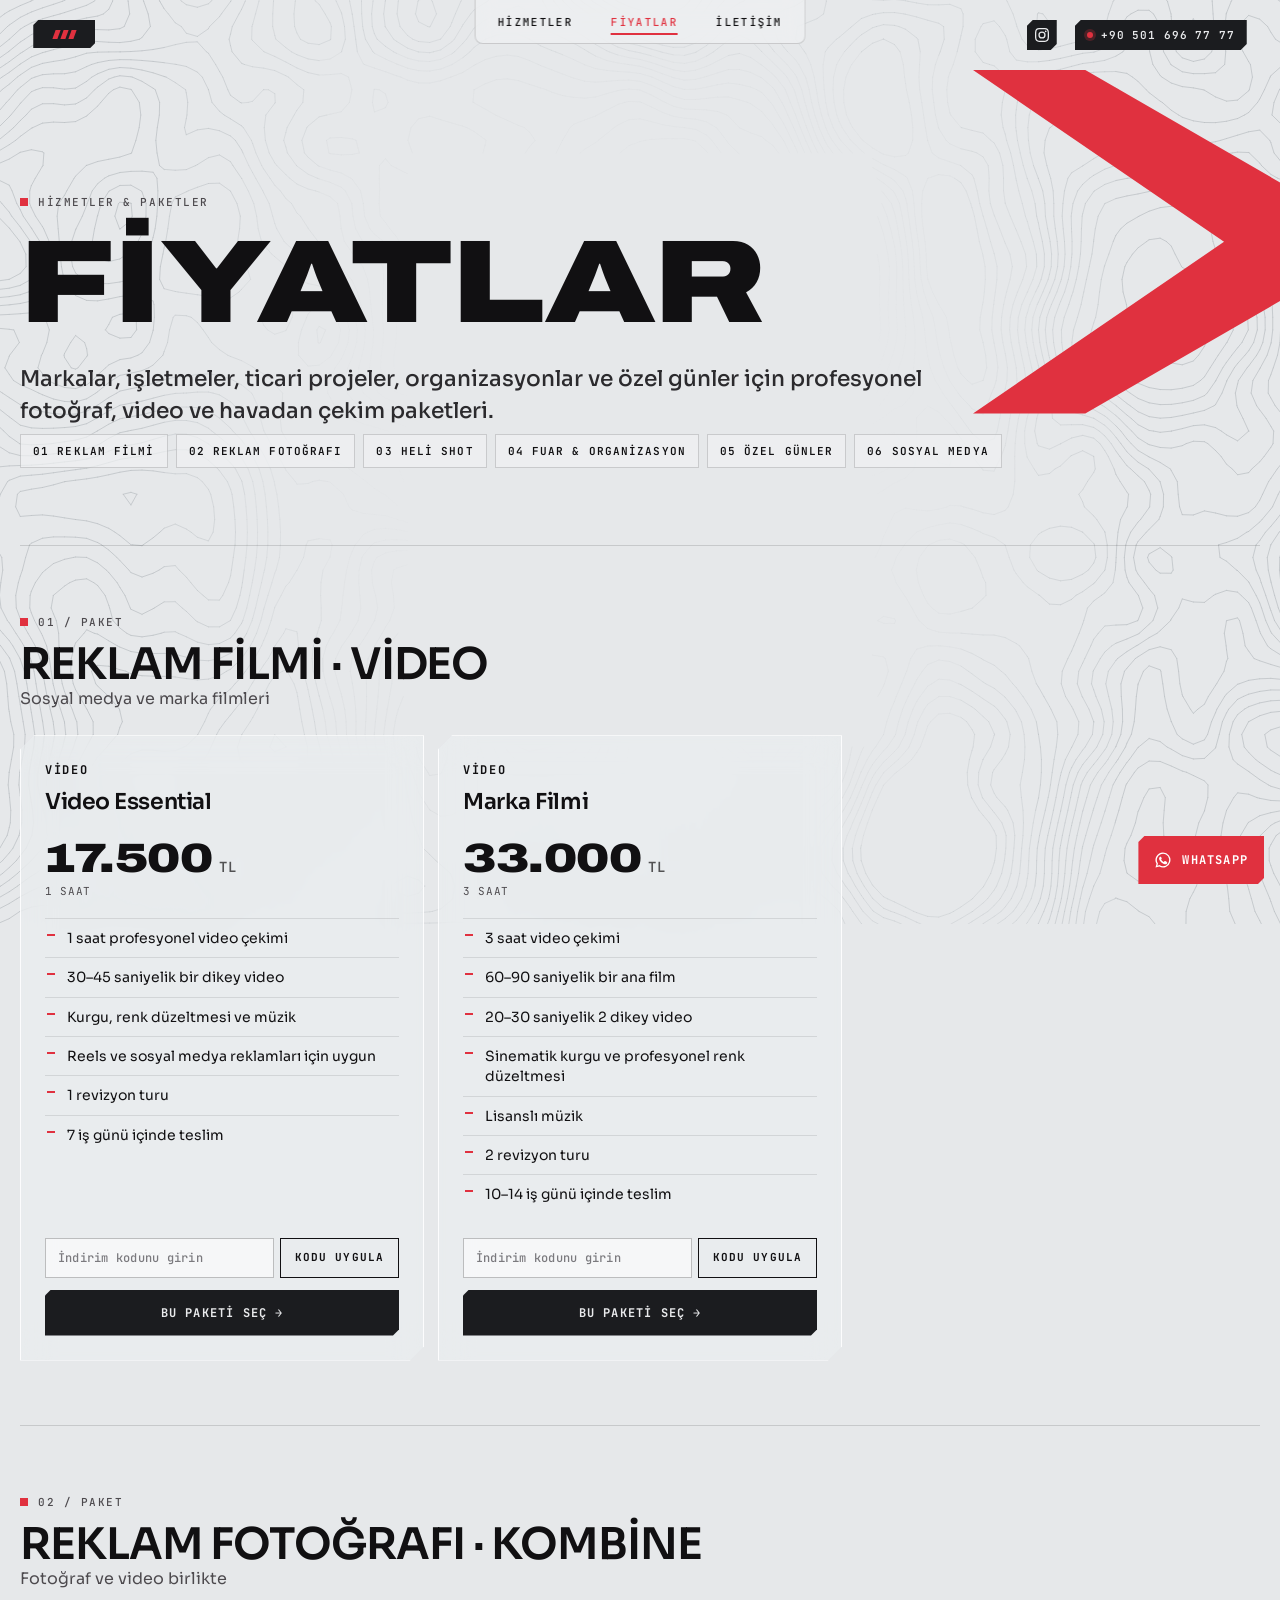
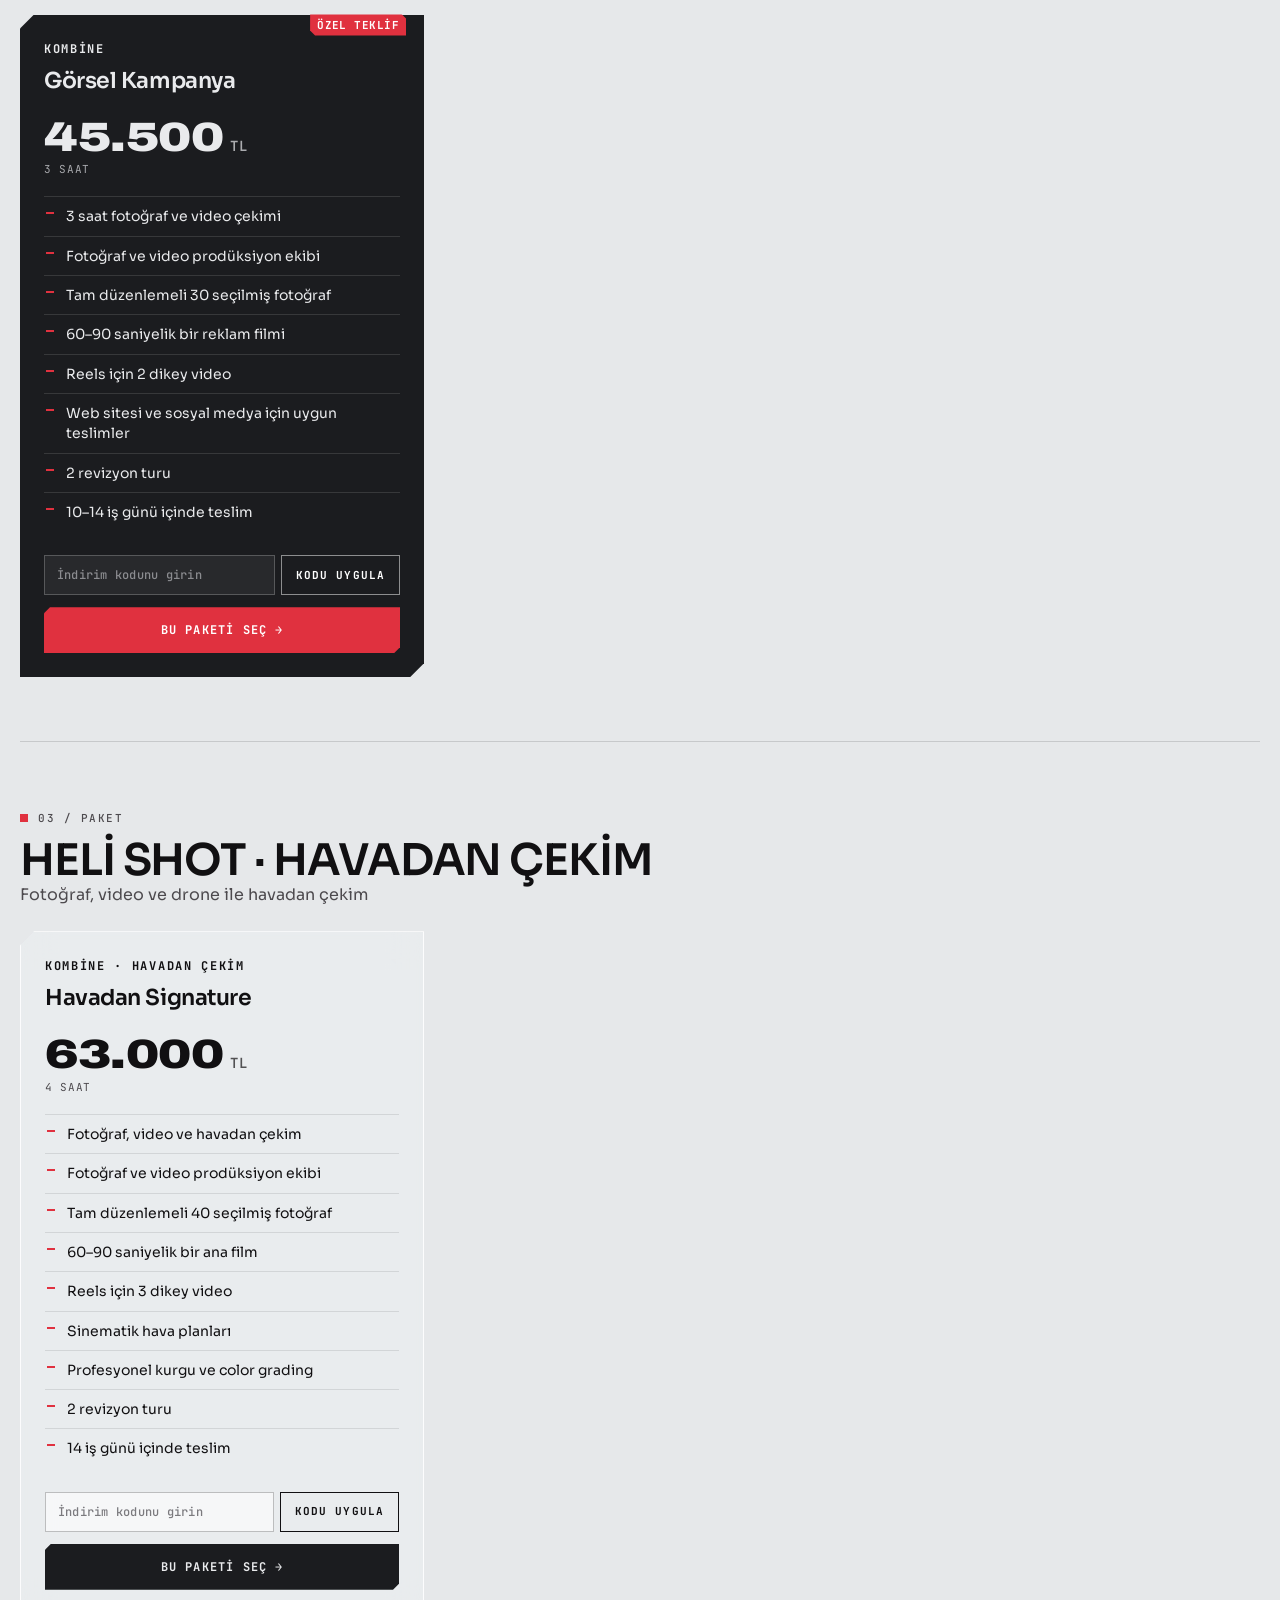
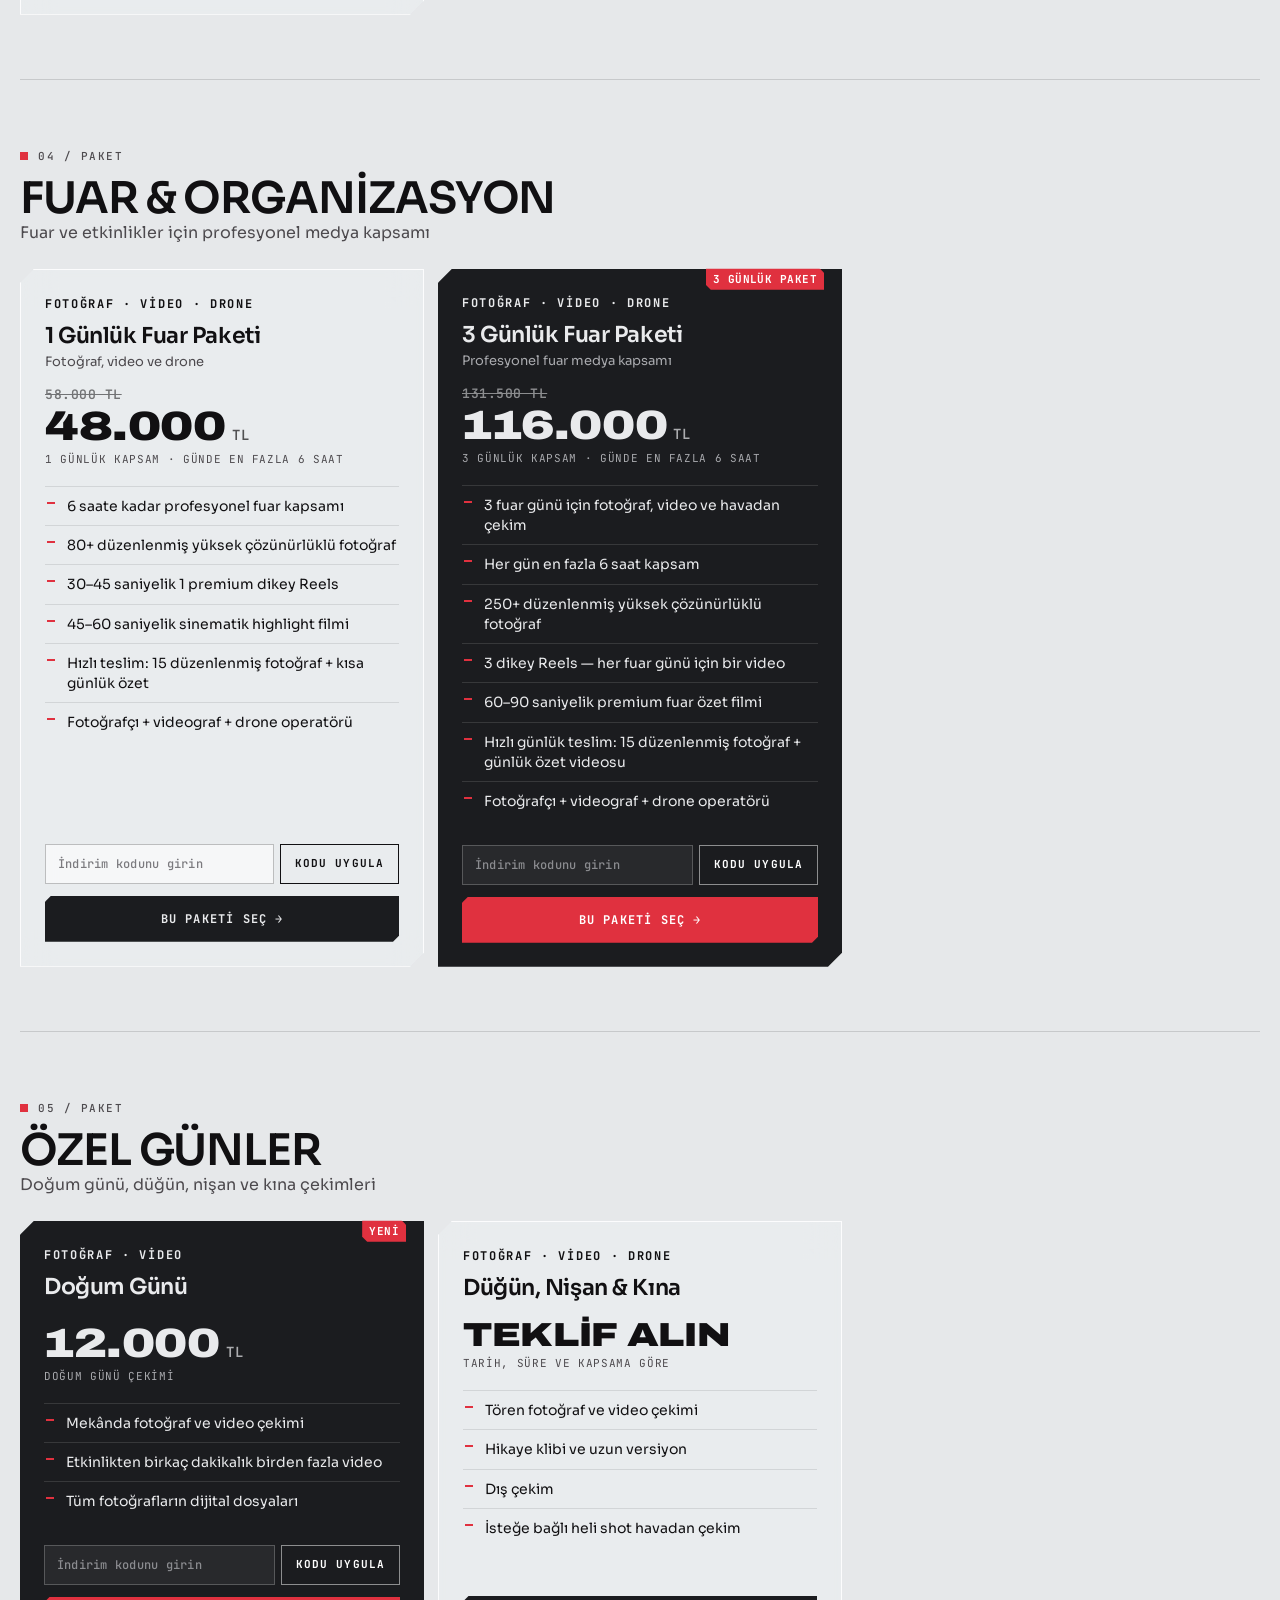
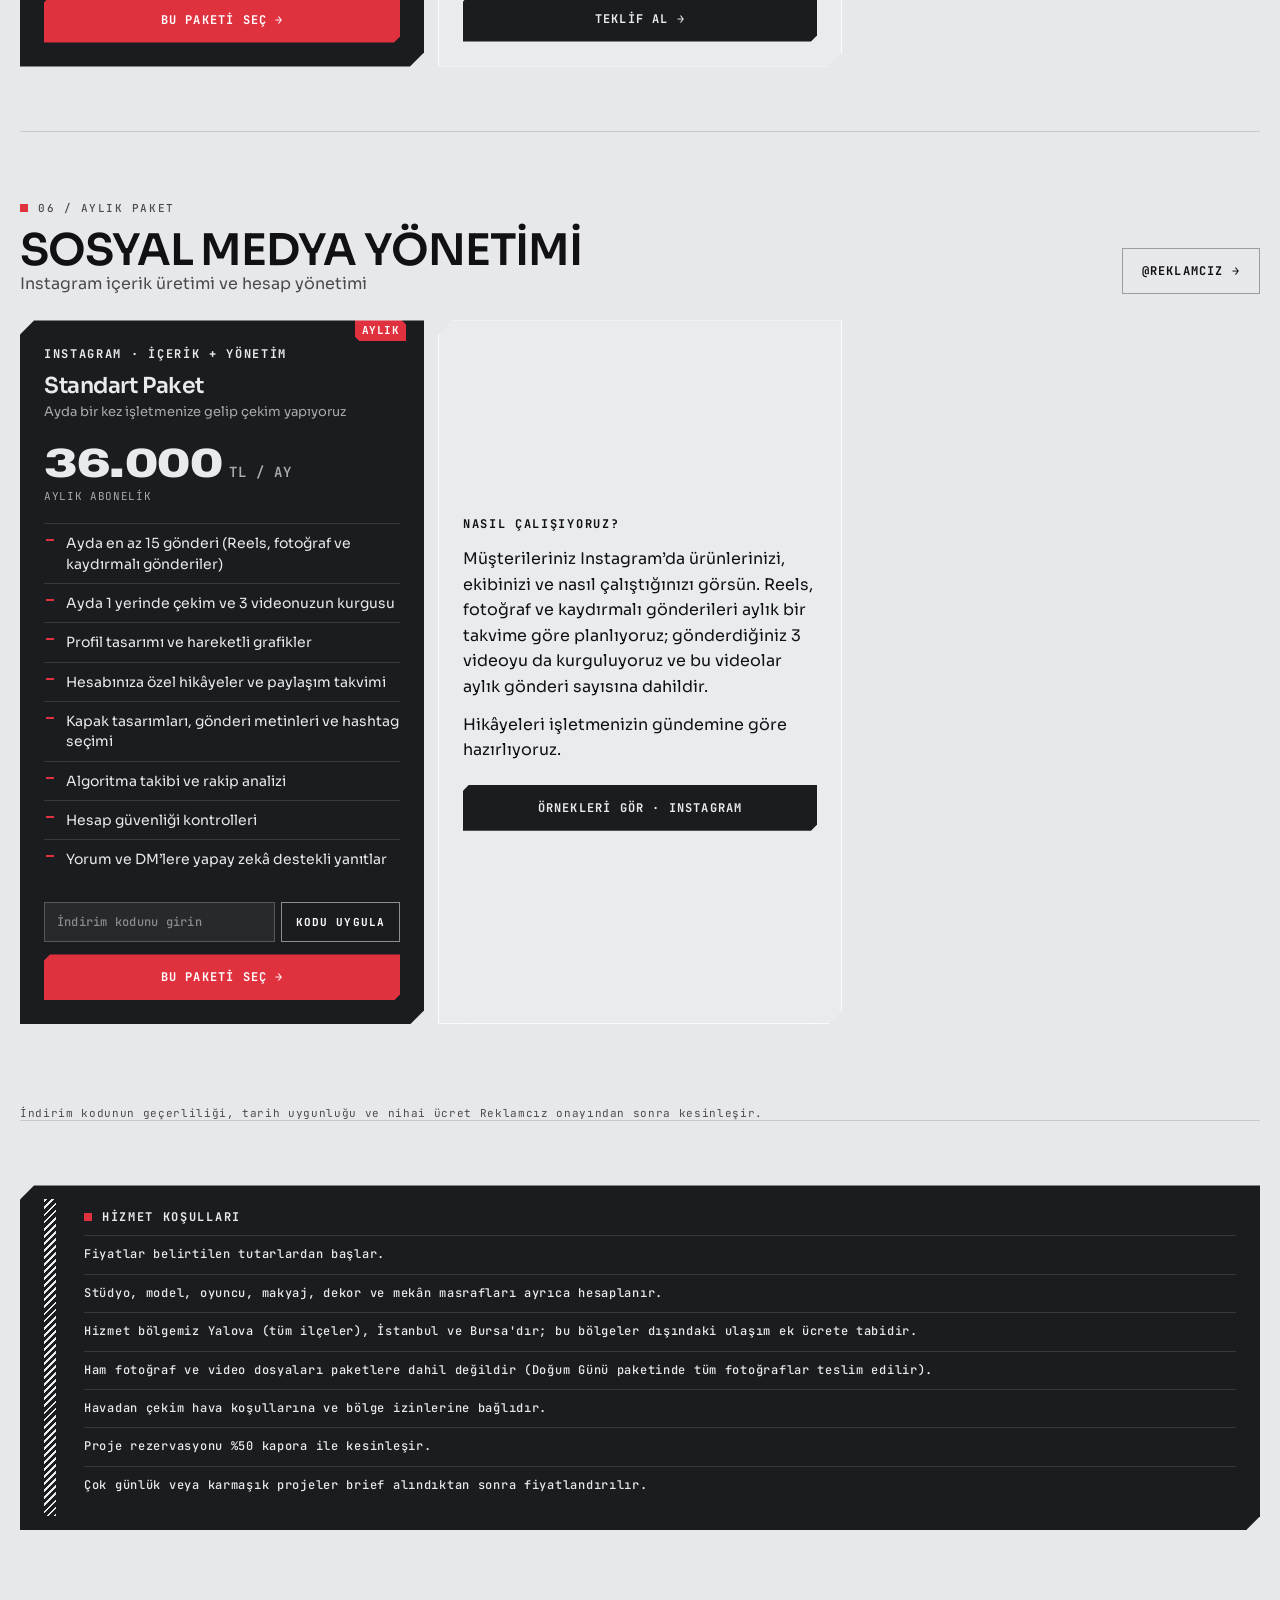
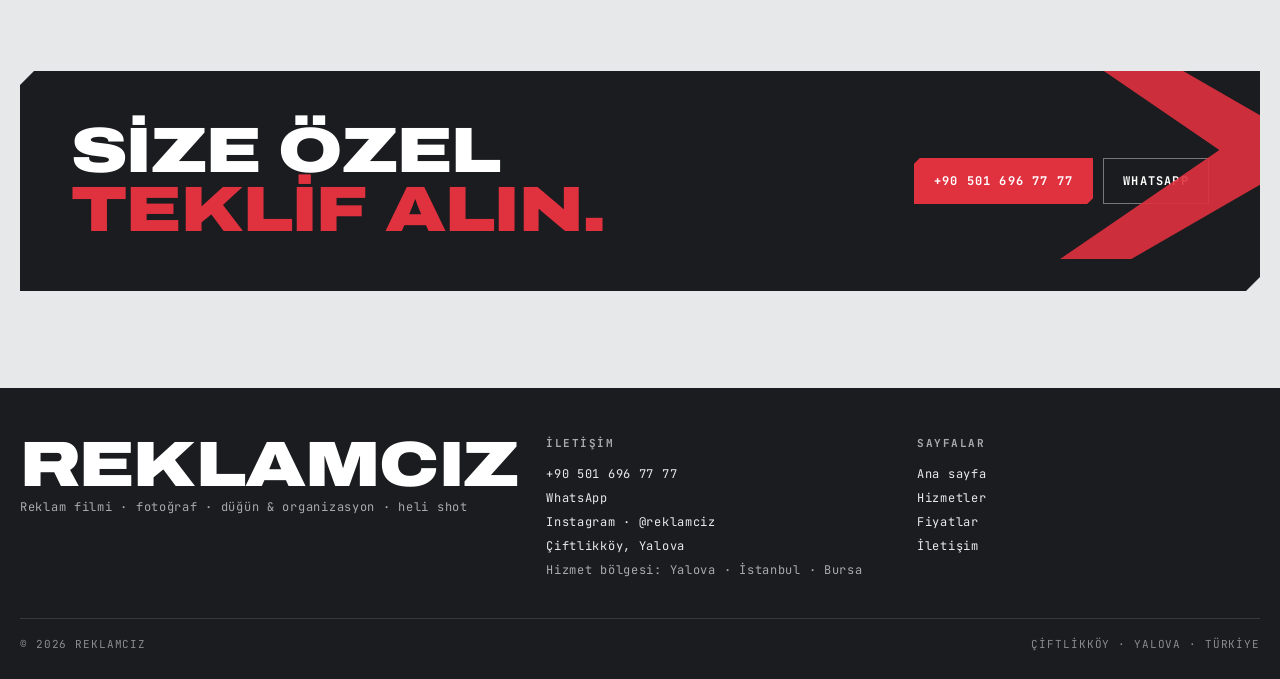
==== fiyatlar.html @ 1566094d "Discount codes: per-package/section scope and expiry dates Co-Authored-By: Claude Opus 5.5 <noreply@" ====
<!doctype html>
<html lang="tr">
<head>
<meta charset="utf-8">
<meta name="viewport" content="width=device-width, initial-scale=1, viewport-fit=cover">
<title>Fiyatlar — Reklamcız · Yalova</title>
<meta name="description" content="Reklamcız fiyat listesi: video, marka filmi, görsel kampanya, havadan çekim, fuar, doğum günü ve sosyal medya yönetimi paketleri. Yalova, İstanbul, Bursa.">
<meta name="theme-color" content="#E6E8EA">
<!--seo-->
<link rel="canonical" href="https://reklamciz.tavakolistudio.workers.dev/fiyatlar">
<link rel="icon" href="/assets/favicon.svg" type="image/svg+xml">
<meta name="robots" content="index,follow,max-image-preview:large">
<meta name="author" content="Reklamcız">
<meta property="og:type" content="website">
<meta property="og:locale" content="tr_TR">
<meta property="og:site_name" content="Reklamcız">
<meta property="og:title" content="Fiyatlar — Reklamcız · Yalova">
<meta property="og:description" content="Reklamcız fiyat listesi: video, marka filmi, görsel kampanya, havadan çekim, fuar, doğum günü ve sosyal medya yönetimi paketleri. Yalova, İstanbul, Bursa.">
<meta property="og:url" content="https://reklamciz.tavakolistudio.workers.dev/fiyatlar">
<meta property="og:image" content="https://reklamciz.tavakolistudio.workers.dev/assets/og.jpg">
<meta property="og:image:width" content="1200">
<meta property="og:image:height" content="630">
<meta property="og:image:alt" content="Reklamcız — reklam filmi, fotoğraf ve havadan çekim, Yalova">
<meta property="article:modified_time" content="2026-11-22T00:00:00+03:00">
<meta name="twitter:card" content="summary_large_image">
<meta name="twitter:title" content="Fiyatlar — Reklamcız · Yalova">
<meta name="twitter:description" content="Reklamcız fiyat listesi: video, marka filmi, görsel kampanya, havadan çekim, fuar, doğum günü ve sosyal medya yönetimi paketleri. Yalova, İstanbul, Bursa.">
<meta name="twitter:image" content="https://reklamciz.tavakolistudio.workers.dev/assets/og.jpg">
<meta name="geo.region" content="TR-77">
<meta name="geo.placename" content="Çiftlikköy, Yalova">
<script type="application/ld+json">{"@context":"https://schema.org","@graph":[{"@type":["ProfessionalService","LocalBusiness"],"@id":"https://reklamciz.tavakolistudio.workers.dev/#business","name":"Reklamcız","alternateName":"Reklamciz","url":"https://reklamciz.tavakolistudio.workers.dev/","image":"https://reklamciz.tavakolistudio.workers.dev/assets/og.jpg","logo":"https://reklamciz.tavakolistudio.workers.dev/assets/favicon.svg","description":"Yalova Çiftlikköy merkezli reklam filmi, reklam fotoğrafçılığı, düğün ve organizasyon çekimi, heli shot havadan çekim ve sosyal medya yönetimi.","telephone":"+90 501 696 77 77","priceRange":"12.000 TL – 116.000 TL","currenciesAccepted":"TRY","address":{"@type":"PostalAddress","addressLocality":"Çiftlikköy","addressRegion":"Yalova","addressCountry":"TR"},"geo":{"@type":"GeoCoordinates","latitude":40.6603,"longitude":29.3239},"areaServed":[{"@type":"AdministrativeArea","name":"Yalova"},{"@type":"City","name":"İstanbul"},{"@type":"City","name":"Bursa"}],"sameAs":["https://www.instagram.com/reklamciz/"],"contactPoint":{"@type":"ContactPoint","telephone":"+90 501 696 77 77","contactType":"customer service","availableLanguage":["Turkish"]},"knowsAbout":["Reklam filmi","Reklam fotoğrafçılığı","Düğün çekimi","Doğum günü çekimi","Dron çekimi","Heli shot","Sosyal medya yönetimi"]},{"@type":"WebSite","@id":"https://reklamciz.tavakolistudio.workers.dev/#website","url":"https://reklamciz.tavakolistudio.workers.dev/","name":"Reklamcız","inLanguage":"tr-TR","publisher":{"@id":"https://reklamciz.tavakolistudio.workers.dev/#business"}},{"@type":"WebPage","@id":"https://reklamciz.tavakolistudio.workers.dev/fiyatlar#webpage","url":"https://reklamciz.tavakolistudio.workers.dev/fiyatlar","name":"Fiyatlar — Reklamcız · Yalova","description":"Reklamcız fiyat listesi: video, marka filmi, görsel kampanya, havadan çekim, fuar, doğum günü ve sosyal medya yönetimi paketleri. Yalova, İstanbul, Bursa.","inLanguage":"tr-TR","isPartOf":{"@id":"https://reklamciz.tavakolistudio.workers.dev/#website"},"about":{"@id":"https://reklamciz.tavakolistudio.workers.dev/#business"},"datePublished":"2026-11-22","dateModified":"2026-11-22","primaryImageOfPage":"https://reklamciz.tavakolistudio.workers.dev/assets/og.jpg"},{"@type":"OfferCatalog","name":"Reklamcız fiyat listesi","itemListElement":[{"@type":"Offer","name":"Video Essential","price":"17500","priceCurrency":"TRY","availability":"https://schema.org/InStock","url":"https://reklamciz.tavakolistudio.workers.dev/fiyatlar","seller":{"@id":"https://reklamciz.tavakolistudio.workers.dev/#business"}},{"@type":"Offer","name":"Marka Filmi","price":"33000","priceCurrency":"TRY","availability":"https://schema.org/InStock","url":"https://reklamciz.tavakolistudio.workers.dev/fiyatlar","seller":{"@id":"https://reklamciz.tavakolistudio.workers.dev/#business"}},{"@type":"Offer","name":"Görsel Kampanya","price":"45500","priceCurrency":"TRY","availability":"https://schema.org/InStock","url":"https://reklamciz.tavakolistudio.workers.dev/fiyatlar","seller":{"@id":"https://reklamciz.tavakolistudio.workers.dev/#business"}},{"@type":"Offer","name":"Havadan Signature","price":"63000","priceCurrency":"TRY","availability":"https://schema.org/InStock","url":"https://reklamciz.tavakolistudio.workers.dev/fiyatlar","seller":{"@id":"https://reklamciz.tavakolistudio.workers.dev/#business"}},{"@type":"Offer","name":"1 Günlük Fuar Paketi","price":"48000","priceCurrency":"TRY","availability":"https://schema.org/InStock","url":"https://reklamciz.tavakolistudio.workers.dev/fiyatlar","seller":{"@id":"https://reklamciz.tavakolistudio.workers.dev/#business"}},{"@type":"Offer","name":"3 Günlük Fuar Paketi","price":"116000","priceCurrency":"TRY","availability":"https://schema.org/InStock","url":"https://reklamciz.tavakolistudio.workers.dev/fiyatlar","seller":{"@id":"https://reklamciz.tavakolistudio.workers.dev/#business"}},{"@type":"Offer","name":"Doğum Günü","price":"12000","priceCurrency":"TRY","availability":"https://schema.org/InStock","url":"https://reklamciz.tavakolistudio.workers.dev/fiyatlar","seller":{"@id":"https://reklamciz.tavakolistudio.workers.dev/#business"}},{"@type":"Offer","name":"Sosyal Medya — Standart Paket (aylık)","price":"36000","priceCurrency":"TRY","availability":"https://schema.org/InStock","url":"https://reklamciz.tavakolistudio.workers.dev/fiyatlar","seller":{"@id":"https://reklamciz.tavakolistudio.workers.dev/#business"}}]}]}</script>
<!--/seo-->
<link rel="preconnect" href="https://fonts.googleapis.com">
<link rel="preconnect" href="https://fonts.gstatic.com" crossorigin>
<link rel="stylesheet" href="https://fonts.googleapis.com/css2?family=Archivo:wdth,wght@125,900&family=JetBrains+Mono:wght@400..700&family=Sora:wght@400..700&display=swap">
<link rel="stylesheet" href="/assets/site.css">
</head>
<body>
<div class="bgtex" aria-hidden="true"></div>

<header class="top">
  <a class="logo" href="/" aria-label="Reklamcız ana sayfa"><i></i><i></i><i></i></a>
  <nav class="nav" aria-label="Ana menü">
    <a href="/hizmetler" data-page="hizmetler">HİZMETLER</a><a href="/fiyatlar" data-page="fiyatlar">FİYATLAR</a><a href="/iletisim" data-page="iletisim">İLETİŞİM</a>
  </nav>
  <a class="ig" href="https://www.instagram.com/reklamciz/" target="_blank" rel="noopener" aria-label="Instagram: @reklamciz"><svg viewBox="0 0 24 24" aria-hidden="true"><path d="M12 2.2c3.2 0 3.6 0 4.8.1 3.3.1 4.8 1.7 4.9 4.9.1 1.3.1 1.6.1 4.8s0 3.6-.1 4.8c-.1 3.2-1.7 4.8-4.9 4.9-1.3.1-1.6.1-4.8.1s-3.6 0-4.8-.1c-3.3-.1-4.8-1.7-4.9-4.9C2.2 15.6 2.2 15.2 2.2 12s0-3.6.1-4.8C2.4 3.9 3.9 2.4 7.2 2.3 8.4 2.2 8.8 2.2 12 2.2zM12 0C8.7 0 8.3 0 7.1.1 2.7.3.3 2.7.1 7.1 0 8.3 0 8.7 0 12s0 3.7.1 4.9c.2 4.4 2.6 6.8 7 7 1.2.1 1.6.1 4.9.1s3.7 0 4.9-.1c4.4-.2 6.8-2.6 7-7 .1-1.2.1-1.6.1-4.9s0-3.7-.1-4.9c-.2-4.4-2.6-6.8-7-7C15.7 0 15.3 0 12 0zm0 5.8a6.2 6.2 0 1 0 0 12.4 6.2 6.2 0 0 0 0-12.4zM12 16a4 4 0 1 1 0-8 4 4 0 0 1 0 8zm6.4-11.8a1.4 1.4 0 1 0 0 2.9 1.4 1.4 0 0 0 0-2.9z"/></svg></a>
  <a class="phone" href="tel:+905016967777">+90 501 696 77 77</a>
</header>

<main>
  <section class="phead">
    <svg class="chev" viewBox="0 0 620 520" aria-hidden="true"><polygon points="0,0 170,0 620,260 170,520 0,520 380,260"/></svg>
    <div class="wrap">
      <span class="eyebrow reveal">HİZMETLER & PAKETLER</span>
      <h1 class="title reveal">FİYATLAR</h1>
      <p class="lead reveal">Markalar, işletmeler, ticari projeler, organizasyonlar ve özel günler için profesyonel fotoğraf, video ve havadan çekim paketleri.</p>
      <div class="chips reveal"><a href="#reklam-filmi">01 REKLAM FİLMİ</a><a href="#reklam-fotografi">02 REKLAM FOTOĞRAFI</a><a href="#heli-shot">03 HELİ SHOT</a><a href="#fuar">04 FUAR & ORGANİZASYON</a><a href="#dugun-organizasyon">05 ÖZEL GÜNLER</a><a href="#sosyal-medya">06 SOSYAL MEDYA</a></div>
    </div>
  </section>

  <div class="wrap">
    <section class="pgroup" id="reklam-filmi">
      <header class="reveal">
        <div><span class="eyebrow">01 / PAKET</span><h2 class="h2">REKLAM FİLMİ · VİDEO</h2><p class="muted">Sosyal medya ve marka filmleri</p></div>
      </header>
      <div class="pgrid">
        <article class="pcard glass reveal" data-base="17500" data-name="Video Essential" data-pkg="video-essential" data-group="reklam-filmi">
          <div class="pname">VİDEO</div>
          <h3 class="ptitle">Video Essential</h3>
          <div class="price"><s class="old" hidden></s><span class="amt">17.500</span><small>TL</small></div>
          <p class="pnote">1 SAAT</p>
          <ul><li>1 saat profesyonel video çekimi</li><li>30–45 saniyelik bir dikey video</li><li>Kurgu, renk düzeltmesi ve müzik</li><li>Reels ve sosyal medya reklamları için uygun</li><li>1 revizyon turu</li><li>7 iş günü içinde teslim</li></ul>
          <form class="disc" novalidate>
            <label class="sr" for="c-89653">İndirim kodu</label>
            <input id="c-89653" name="code" type="text" autocomplete="off" autocapitalize="characters" spellcheck="false" maxlength="40" placeholder="İndirim kodunu girin">
            <button type="submit">KODU UYGULA</button>
            <p class="dmsg" role="status" aria-live="polite"></p>
          </form>
          <a class="btn dark choose" href="https://wa.me/905016967777?text=Merhaba%2C%20%22Video%20Essential%22%20paketini%20se%C3%A7mek%20istiyorum." target="_blank" rel="noopener">BU PAKETİ SEÇ →</a>
        </article>
        <article class="pcard glass reveal" data-base="33000" data-name="Marka Filmi" data-pkg="marka-filmi" data-group="reklam-filmi">
          <div class="pname">VİDEO</div>
          <h3 class="ptitle">Marka Filmi</h3>
          <div class="price"><s class="old" hidden></s><span class="amt">33.000</span><small>TL</small></div>
          <p class="pnote">3 SAAT</p>
          <ul><li>3 saat video çekimi</li><li>60–90 saniyelik bir ana film</li><li>20–30 saniyelik 2 dikey video</li><li>Sinematik kurgu ve profesyonel renk düzeltmesi</li><li>Lisanslı müzik</li><li>2 revizyon turu</li><li>10–14 iş günü içinde teslim</li></ul>
          <form class="disc" novalidate>
            <label class="sr" for="c-68257">İndirim kodu</label>
            <input id="c-68257" name="code" type="text" autocomplete="off" autocapitalize="characters" spellcheck="false" maxlength="40" placeholder="İndirim kodunu girin">
            <button type="submit">KODU UYGULA</button>
            <p class="dmsg" role="status" aria-live="polite"></p>
          </form>
          <a class="btn dark choose" href="https://wa.me/905016967777?text=Merhaba%2C%20%22Marka%20Filmi%22%20paketini%20se%C3%A7mek%20istiyorum." target="_blank" rel="noopener">BU PAKETİ SEÇ →</a>
        </article>
      </div>
    </section>
    <section class="pgroup" id="reklam-fotografi">
      <header class="reveal">
        <div><span class="eyebrow">02 / PAKET</span><h2 class="h2">REKLAM FOTOĞRAFI · KOMBİNE</h2><p class="muted">Fotoğraf ve video birlikte</p></div>
      </header>
      <div class="pgrid">
        <article class="pcard dark reveal" data-base="45500" data-name="Görsel Kampanya" data-pkg="gorsel-kampanya" data-group="reklam-fotografi"><span class="tag badge">ÖZEL TEKLİF</span>
          <div class="pname">KOMBİNE</div>
          <h3 class="ptitle">Görsel Kampanya</h3>
          <div class="price"><s class="old" hidden></s><span class="amt">45.500</span><small>TL</small></div>
          <p class="pnote">3 SAAT</p>
          <ul><li>3 saat fotoğraf ve video çekimi</li><li>Fotoğraf ve video prodüksiyon ekibi</li><li>Tam düzenlemeli 30 seçilmiş fotoğraf</li><li>60–90 saniyelik bir reklam filmi</li><li>Reels için 2 dikey video</li><li>Web sitesi ve sosyal medya için uygun teslimler</li><li>2 revizyon turu</li><li>10–14 iş günü içinde teslim</li></ul>
          <form class="disc" novalidate>
            <label class="sr" for="c-2971">İndirim kodu</label>
            <input id="c-2971" name="code" type="text" autocomplete="off" autocapitalize="characters" spellcheck="false" maxlength="40" placeholder="İndirim kodunu girin">
            <button type="submit">KODU UYGULA</button>
            <p class="dmsg" role="status" aria-live="polite"></p>
          </form>
          <a class="btn red choose" href="https://wa.me/905016967777?text=Merhaba%2C%20%22G%C3%B6rsel%20Kampanya%22%20paketini%20se%C3%A7mek%20istiyorum." target="_blank" rel="noopener">BU PAKETİ SEÇ →</a>
        </article>
      </div>
    </section>
    <section class="pgroup" id="heli-shot">
      <header class="reveal">
        <div><span class="eyebrow">03 / PAKET</span><h2 class="h2">HELİ SHOT · HAVADAN ÇEKİM</h2><p class="muted">Fotoğraf, video ve drone ile havadan çekim</p></div>
      </header>
      <div class="pgrid">
        <article class="pcard glass reveal" data-base="63000" data-name="Havadan Signature" data-pkg="havadan-signature" data-group="heli-shot">
          <div class="pname">KOMBİNE · HAVADAN ÇEKİM</div>
          <h3 class="ptitle">Havadan Signature</h3>
          <div class="price"><s class="old" hidden></s><span class="amt">63.000</span><small>TL</small></div>
          <p class="pnote">4 SAAT</p>
          <ul><li>Fotoğraf, video ve havadan çekim</li><li>Fotoğraf ve video prodüksiyon ekibi</li><li>Tam düzenlemeli 40 seçilmiş fotoğraf</li><li>60–90 saniyelik bir ana film</li><li>Reels için 3 dikey video</li><li>Sinematik hava planları</li><li>Profesyonel kurgu ve color grading</li><li>2 revizyon turu</li><li>14 iş günü içinde teslim</li></ul>
          <form class="disc" novalidate>
            <label class="sr" for="c-88608">İndirim kodu</label>
            <input id="c-88608" name="code" type="text" autocomplete="off" autocapitalize="characters" spellcheck="false" maxlength="40" placeholder="İndirim kodunu girin">
            <button type="submit">KODU UYGULA</button>
            <p class="dmsg" role="status" aria-live="polite"></p>
          </form>
          <a class="btn dark choose" href="https://wa.me/905016967777?text=Merhaba%2C%20%22Havadan%20Signature%22%20paketini%20se%C3%A7mek%20istiyorum." target="_blank" rel="noopener">BU PAKETİ SEÇ →</a>
        </article>
      </div>
    </section>
    <section class="pgroup" id="fuar">
      <header class="reveal">
        <div><span class="eyebrow">04 / PAKET</span><h2 class="h2">FUAR & ORGANİZASYON</h2><p class="muted">Fuar ve etkinlikler için profesyonel medya kapsamı</p></div>
      </header>
      <div class="pgrid">
        <article class="pcard glass reveal" data-base="48000" data-name="1 Günlük Fuar Paketi" data-pkg="fuar-1-gun" data-group="fuar">
          <div class="pname">FOTOĞRAF · VİDEO · DRONE</div>
          <h3 class="ptitle">1 Günlük Fuar Paketi</h3><p class="psub">Fotoğraf, video ve drone</p>
          <div class="price"><s class="old">58.000 TL</s><span class="amt">48.000</span><small>TL</small></div>
          <p class="pnote">1 GÜNLÜK KAPSAM · GÜNDE EN FAZLA 6 SAAT</p>
          <ul><li>6 saate kadar profesyonel fuar kapsamı</li><li>80+ düzenlenmiş yüksek çözünürlüklü fotoğraf</li><li>30–45 saniyelik 1 premium dikey Reels</li><li>45–60 saniyelik sinematik highlight filmi</li><li>Hızlı teslim: 15 düzenlenmiş fotoğraf + kısa günlük özet</li><li>Fotoğrafçı + videograf + drone operatörü</li></ul>
          <form class="disc" novalidate>
            <label class="sr" for="c-93183">İndirim kodu</label>
            <input id="c-93183" name="code" type="text" autocomplete="off" autocapitalize="characters" spellcheck="false" maxlength="40" placeholder="İndirim kodunu girin">
            <button type="submit">KODU UYGULA</button>
            <p class="dmsg" role="status" aria-live="polite"></p>
          </form>
          <a class="btn dark choose" href="https://wa.me/905016967777?text=Merhaba%2C%20%221%20G%C3%BCnl%C3%BCk%20Fuar%20Paketi%22%20paketini%20se%C3%A7mek%20istiyorum." target="_blank" rel="noopener">BU PAKETİ SEÇ →</a>
        </article>
        <article class="pcard dark reveal" data-base="116000" data-name="3 Günlük Fuar Paketi" data-pkg="fuar-3-gun" data-group="fuar"><span class="tag badge">3 GÜNLÜK PAKET</span>
          <div class="pname">FOTOĞRAF · VİDEO · DRONE</div>
          <h3 class="ptitle">3 Günlük Fuar Paketi</h3><p class="psub">Profesyonel fuar medya kapsamı</p>
          <div class="price"><s class="old">131.500 TL</s><span class="amt">116.000</span><small>TL</small></div>
          <p class="pnote">3 GÜNLÜK KAPSAM · GÜNDE EN FAZLA 6 SAAT</p>
          <ul><li>3 fuar günü için fotoğraf, video ve havadan çekim</li><li>Her gün en fazla 6 saat kapsam</li><li>250+ düzenlenmiş yüksek çözünürlüklü fotoğraf</li><li>3 dikey Reels — her fuar günü için bir video</li><li>60–90 saniyelik premium fuar özet filmi</li><li>Hızlı günlük teslim: 15 düzenlenmiş fotoğraf + günlük özet videosu</li><li>Fotoğrafçı + videograf + drone operatörü</li></ul>
          <form class="disc" novalidate>
            <label class="sr" for="c-11116">İndirim kodu</label>
            <input id="c-11116" name="code" type="text" autocomplete="off" autocapitalize="characters" spellcheck="false" maxlength="40" placeholder="İndirim kodunu girin">
            <button type="submit">KODU UYGULA</button>
            <p class="dmsg" role="status" aria-live="polite"></p>
          </form>
          <a class="btn red choose" href="https://wa.me/905016967777?text=Merhaba%2C%20%223%20G%C3%BCnl%C3%BCk%20Fuar%20Paketi%22%20paketini%20se%C3%A7mek%20istiyorum." target="_blank" rel="noopener">BU PAKETİ SEÇ →</a>
        </article>
      </div>
    </section>
    <section class="pgroup" id="dugun-organizasyon">
      <header class="reveal">
        <div><span class="eyebrow">05 / PAKET</span><h2 class="h2">ÖZEL GÜNLER</h2><p class="muted">Doğum günü, düğün, nişan ve kına çekimleri</p></div>
      </header>
      <div class="pgrid">
        <article class="pcard dark reveal" data-base="12000" data-name="Doğum Günü" data-pkg="dogum-gunu" data-group="ozel-gunler"><span class="tag badge">YENİ</span>
          <div class="pname">FOTOĞRAF · VİDEO</div>
          <h3 class="ptitle">Doğum Günü</h3>
          <div class="price"><s class="old" hidden></s><span class="amt">12.000</span><small>TL</small></div>
          <p class="pnote">DOĞUM GÜNÜ ÇEKİMİ</p>
          <ul><li>Mekânda fotoğraf ve video çekimi</li><li>Etkinlikten birkaç dakikalık birden fazla video</li><li>Tüm fotoğrafların dijital dosyaları</li></ul>
          <form class="disc" novalidate>
            <label class="sr" for="c-57012">İndirim kodu</label>
            <input id="c-57012" name="code" type="text" autocomplete="off" autocapitalize="characters" spellcheck="false" maxlength="40" placeholder="İndirim kodunu girin">
            <button type="submit">KODU UYGULA</button>
            <p class="dmsg" role="status" aria-live="polite"></p>
          </form>
          <a class="btn red choose" href="https://wa.me/905016967777?text=Merhaba%2C%20%22Do%C4%9Fum%20G%C3%BCn%C3%BC%22%20paketini%20se%C3%A7mek%20istiyorum." target="_blank" rel="noopener">BU PAKETİ SEÇ →</a>
        </article>
        <article class="pcard glass reveal">
          <div class="pname">FOTOĞRAF · VİDEO · DRONE</div>
          <h3 class="ptitle">Düğün, Nişan & Kına</h3>
          <div class="price" style="font-size:clamp(26px,2.6vw,34px)">TEKLİF ALIN</div>
          <p class="pnote">TARİH, SÜRE VE KAPSAMA GÖRE</p>
          <ul><li>Tören fotoğraf ve video çekimi</li><li>Hikaye klibi ve uzun versiyon</li><li>Dış çekim</li><li>İsteğe bağlı heli shot havadan çekim</li></ul>
          <a class="btn dark" href="https://wa.me/905016967777?text=Merhaba%2C%20%22D%C3%BC%C4%9F%C3%BCn%20/%20Ni%C5%9Fan%20/%20K%C4%B1na%22%20paketini%20se%C3%A7mek%20istiyorum." target="_blank" rel="noopener">TEKLİF AL →</a>
        </article>
      </div>
    </section>
    <section class="pgroup" id="sosyal-medya">
      <header class="reveal">
        <div><span class="eyebrow">06 / AYLIK PAKET</span><h2 class="h2">SOSYAL MEDYA YÖNETİMİ</h2><p class="muted">Instagram içerik üretimi ve hesap yönetimi</p></div>
        <a class="btn line" href="https://www.instagram.com/reklamciz/" target="_blank" rel="noopener">@REKLAMCIZ →</a>
      </header>
      <div class="pgrid">
        <article class="pcard dark reveal" data-base="36000" data-name="Sosyal Medya — Standart Paket" data-pkg="sosyal-standart" data-group="sosyal-medya"><span class="tag badge">AYLIK</span>
          <div class="pname">INSTAGRAM · İÇERİK + YÖNETİM</div>
          <h3 class="ptitle">Standart Paket</h3><p class="psub">Ayda bir kez işletmenize gelip çekim yapıyoruz</p>
          <div class="price"><s class="old" hidden></s><span class="amt">36.000</span><small>TL / AY</small></div>
          <p class="pnote">AYLIK ABONELİK</p>
          <ul><li>Ayda en az 15 gönderi (Reels, fotoğraf ve kaydırmalı gönderiler)</li><li>Ayda 1 yerinde çekim ve 3 videonuzun kurgusu</li><li>Profil tasarımı ve hareketli grafikler</li><li>Hesabınıza özel hikâyeler ve paylaşım takvimi</li><li>Kapak tasarımları, gönderi metinleri ve hashtag seçimi</li><li>Algoritma takibi ve rakip analizi</li><li>Hesap güvenliği kontrolleri</li><li>Yorum ve DM’lere yapay zekâ destekli yanıtlar</li></ul>
          <form class="disc" novalidate>
            <label class="sr" for="c-sosyal">İndirim kodu</label>
            <input id="c-sosyal" name="code" type="text" autocomplete="off" autocapitalize="characters" spellcheck="false" maxlength="40" placeholder="İndirim kodunu girin">
            <button type="submit">KODU UYGULA</button>
            <p class="dmsg" role="status" aria-live="polite"></p>
          </form>
          <a class="btn red choose" href="https://wa.me/905016967777?text=Merhaba%2C%20%22Sosyal%20Medya%20%E2%80%94%20Standart%20Paket%22%20paketini%20se%C3%A7mek%20istiyorum." target="_blank" rel="noopener">BU PAKETİ SEÇ →</a>
        </article>
        <div class="glass pcard reveal" style="justify-content:center">
          <div class="pname">NASIL ÇALIŞIYORUZ?</div>
          <p style="margin-top:14px;line-height:1.6">Müşterileriniz Instagram’da ürünlerinizi, ekibinizi ve nasıl çalıştığınızı görsün. Reels, fotoğraf ve kaydırmalı gönderileri aylık bir takvime göre planlıyoruz; gönderdiğiniz 3 videoyu da kurguluyoruz ve bu videolar aylık gönderi sayısına dahildir.</p>
          <p style="margin-top:12px;line-height:1.6">Hikâyeleri işletmenizin gündemine göre hazırlıyoruz.</p>
          <div class="btns" style="margin-top:22px"><a class="btn dark" href="https://www.instagram.com/reklamciz/" target="_blank" rel="noopener">ÖRNEKLERİ GÖR · INSTAGRAM</a></div>
        </div>
      </div>
    </section>

    <p class="discnote reveal">İndirim kodunun geçerliliği, tarih uygunluğu ve nihai ücret Reklamcız onayından sonra kesinleşir.</p>

    <section class="pgroup reveal" id="kosullar">
      <div class="dark specs">
        <h3>HİZMET KOŞULLARI</h3>
        <ul>
          <li><span>Fiyatlar belirtilen tutarlardan başlar.</span></li>
          <li><span>Stüdyo, model, oyuncu, makyaj, dekor ve mekân masrafları ayrıca hesaplanır.</span></li>
          <li><span>Hizmet bölgemiz Yalova (tüm ilçeler), İstanbul ve Bursa'dır; bu bölgeler dışındaki ulaşım ek ücrete tabidir.</span></li>
          <li><span>Ham fotoğraf ve video dosyaları paketlere dahil değildir (Doğum Günü paketinde tüm fotoğraflar teslim edilir).</span></li>
          <li><span>Havadan çekim hava koşullarına ve bölge izinlerine bağlıdır.</span></li>
          <li><span>Proje rezervasyonu %50 kapora ile kesinleşir.</span></li>
          <li><span>Çok günlük veya karmaşık projeler brief alındıktan sonra fiyatlandırılır.</span></li>
        </ul>
      </div>
    </section>
  </div>

  <section class="closing">
    <div class="wrap">
      <div class="dark reveal">
        <svg class="chev" viewBox="0 0 620 520" aria-hidden="true"><polygon points="0,0 170,0 620,260 170,520 0,520 380,260"/></svg>
        <h2 class="title">SİZE ÖZEL<br><em>TEKLİF ALIN.</em></h2>
        <div class="btns"><a class="btn red" href="tel:+905016967777">+90 501 696 77 77</a><a class="btn line" style="color:#fff;box-shadow:inset 0 0 0 1px rgba(255,255,255,.4)" href="https://wa.me/905016967777" target="_blank" rel="noopener">WHATSAPP</a></div>
      </div>
    </div>
  </section>
</main>

<footer class="foot">
  <div class="wrap">
    <div class="fg">
      <div><div class="title">REKLAMCIZ</div><p class="muted" style="color:#a9aaae">Reklam filmi · fotoğraf · düğün & organizasyon · heli shot</p></div>
      <div><h4>İLETİŞİM</h4><a href="tel:+905016967777">+90 501 696 77 77</a><br><a href="https://wa.me/905016967777" target="_blank" rel="noopener">WhatsApp</a><br><a href="https://www.instagram.com/reklamciz/" target="_blank" rel="noopener">Instagram · @reklamciz</a><p>Çiftlikköy, Yalova</p><p style="color:#a9aaae">Hizmet bölgesi: Yalova · İstanbul · Bursa</p></div>
      <div><h4>SAYFALAR</h4><a href="/">Ana sayfa</a><br><a href="/hizmetler">Hizmetler</a><br><a href="/fiyatlar">Fiyatlar</a><br><a href="/iletisim">İletişim</a></div>
    </div>
    <div class="base"><span>© 2026 REKLAMCIZ</span><span>ÇİFTLİKKÖY · YALOVA · TÜRKİYE</span></div>
  </div>
</footer>

<a class="wa" href="https://wa.me/905016967777?text=Merhaba%2C%20bilgi%20almak%20istiyorum." target="_blank" rel="noopener" aria-label="WhatsApp ile yazın"><svg viewBox="0 0 24 24" aria-hidden="true"><path d="M12 2a10 10 0 0 0-8.6 15.1L2 22l5-1.3A10 10 0 1 0 12 2zm0 18.2a8.2 8.2 0 0 1-4.2-1.2l-.3-.2-3 .8.8-2.9-.2-.3A8.2 8.2 0 1 1 12 20.2zm4.5-6.1c-.2-.1-1.5-.7-1.7-.8-.2-.1-.4-.1-.6.1l-.8 1c-.1.2-.3.2-.5.1a6.7 6.7 0 0 1-3.3-2.9c-.3-.4.2-.4.7-1.3.1-.2 0-.3 0-.4l-.8-1.8c-.2-.5-.4-.4-.6-.4h-.5a1 1 0 0 0-.7.3 3 3 0 0 0-.9 2.2 5.2 5.2 0 0 0 1.1 2.8 11.9 11.9 0 0 0 4.6 4c1.7.7 2.4.8 3.2.7.5-.1 1.5-.6 1.8-1.2.2-.6.2-1.1.1-1.2l-.4-.2z"/></svg>WHATSAPP</a>

<script src="/assets/site.js"></script>
<script src="/assets/pricing.js"></script>
</body>
</html>
---- assets/site.css ----
/* Reklamcız — inner pages (same system as the hero) */
:root{
  --bg:#E6E8EA;--soft:#CBD7D7;--mid:#4D4A4E;--ink:#111012;--red:#E0313F;--panel:#1B1C1F;--light:#E9EAEC;
  --mono:"JetBrains Mono",ui-monospace,monospace;--wide:"Archivo",sans-serif;
  --cut:polygon(14px 0,100% 0,100% calc(100% - 14px),calc(100% - 14px) 100%,0 100%,0 14px);
  --cut6:polygon(6px 0,100% 0,100% calc(100% - 6px),calc(100% - 6px) 100%,0 100%,0 6px);
}
*{box-sizing:border-box;margin:0;padding:0}
html{background:var(--bg);scroll-behavior:smooth;scroll-padding-top:84px}
body{font-family:"Sora",system-ui,sans-serif;color:var(--ink);-webkit-font-smoothing:antialiased;-moz-osx-font-smoothing:grayscale;overflow-x:hidden;min-height:100vh}
a{color:inherit;text-decoration:none}
img{display:block;max-width:100%}
::selection{background:var(--red);color:#fff}
:focus-visible{outline:2px solid var(--red);outline-offset:3px}

.bgtex{position:fixed;inset:-24px;z-index:-1;background-size:100% 100%;opacity:.55;pointer-events:none;
  -webkit-mask:radial-gradient(ellipse 48% 58% at 50% 46%,transparent 35%,#000 80%);mask:radial-gradient(ellipse 48% 58% at 50% 46%,transparent 35%,#000 80%)}

/* header */
.top{position:fixed;top:0;left:0;right:0;z-index:30;height:72px;pointer-events:none}
.top>*{pointer-events:auto}
.logo{position:absolute;left:clamp(16px,2.6vw,38px);top:20px;width:62px;height:28px;background:var(--panel);display:flex;align-items:center;justify-content:center;gap:3px;clip-path:polygon(5px 0,100% 0,100% calc(100% - 5px),calc(100% - 5px) 100%,0 100%,0 5px)}
.logo i{display:block;width:5px;height:9px;background:var(--red);transform:skewX(-20deg)}
.nav{position:absolute;left:50%;top:0;transform:translateX(-50%);display:flex;align-items:center;gap:clamp(18px,3vw,44px);padding:0 22px;height:44px;border:1px solid rgba(17,16,18,.16);border-top:0;border-radius:0 0 8px 8px;background:rgba(240,241,242,.7);-webkit-backdrop-filter:blur(10px);backdrop-filter:blur(10px)}
.nav a{font-family:var(--mono);font-weight:500;font-size:11px;letter-spacing:.12em;padding:12px 0;white-space:nowrap;position:relative;transition:color .15s}
.nav a:hover,.nav a[aria-current="page"]{color:var(--red)}
.nav a[aria-current="page"]::after{content:"";position:absolute;left:0;right:0;bottom:6px;height:2px;background:var(--red)}
.phone{position:absolute;right:clamp(16px,2.6vw,38px);top:20px;height:30px;display:flex;align-items:center;gap:8px;padding:0 12px;background:var(--panel);color:var(--light);font-family:var(--mono);font-weight:600;font-size:11px;letter-spacing:.08em;white-space:nowrap;clip-path:var(--cut6);transition:background .15s}
.phone::before{content:"";width:6px;height:6px;border-radius:50%;background:var(--red);box-shadow:0 0 0 3px rgba(224,49,63,.25)}
.phone:hover{background:var(--red)}
@media (max-width:900px){.phone{display:none}.nav{left:auto;right:16px;transform:none;top:16px;height:36px;border:1px solid rgba(17,16,18,.16);border-radius:8px;gap:14px;padding:0 12px}}
@media (max-width:380px){.nav{gap:10px;padding:0 10px}.nav a{letter-spacing:.05em}}

/* layout */
.wrap{width:min(1240px,100% - 32px);margin-inline:auto}
section{position:relative}
.eyebrow{display:inline-flex;align-items:center;gap:10px;font-family:var(--mono);font-weight:500;font-size:11px;letter-spacing:.14em;color:var(--mid)}
.eyebrow::before{content:"";width:8px;height:8px;background:var(--red)}
.title{font-family:var(--wide);font-stretch:125%;font-weight:900;line-height:.92;letter-spacing:-.012em;text-transform:none}
.h2{font-family:"Sora",sans-serif;font-weight:600;font-size:clamp(26px,3.4vw,44px);line-height:1.08;letter-spacing:-.025em}
.lead{font-weight:500;font-size:clamp(17px,1.7vw,22px);line-height:1.45;color:#2b2a2d;max-width:62ch}
.mono{font-family:var(--mono)}
.muted{color:var(--mid)}

/* page head */
.phead{isolation:isolate;padding:clamp(120px,16vw,190px) 0 clamp(40px,6vw,80px);overflow:hidden}
.phead .title{font-size:clamp(34px,9.2vw,148px);margin:18px 0 26px;white-space:nowrap}
.phead .chev{position:absolute;right:-8vw;top:70px;width:min(32vw,440px);height:auto;fill:var(--red);z-index:-1;pointer-events:none}
.phead .glassbar{position:absolute;left:0;right:0;bottom:clamp(40px,6vw,80px);height:0}
.xhair{width:26px;height:26px;stroke:var(--mid);fill:none;stroke-width:1.2}

/* surfaces */
.glass{background:rgba(236,238,240,.55);-webkit-backdrop-filter:blur(16px) saturate(120%);backdrop-filter:blur(16px) saturate(120%);border:1px solid rgba(255,255,255,.85);clip-path:var(--cut)}
.dark{background:var(--panel);color:var(--light);clip-path:var(--cut)}
.tag{display:inline-flex;align-items:center;height:22px;padding:0 .64em;background:var(--red);color:#fff;font-family:var(--mono);font-weight:700;font-size:11px;letter-spacing:.04em;white-space:nowrap;clip-path:polygon(0 0,calc(100% - 5px) 0,100% 5px,100% 100%,5px 100%,0 calc(100% - 5px))}
.hatch{background:repeating-linear-gradient(-45deg,currentColor 0 2px,transparent 2px 5px)}

/* buttons */
.btn{display:inline-flex;align-items:center;justify-content:center;gap:10px;height:46px;padding:0 20px;font-family:var(--mono);font-weight:700;font-size:12px;letter-spacing:.1em;white-space:nowrap;clip-path:var(--cut6);transition:background .15s,color .15s;cursor:pointer;border:0}
.btn.red{background:var(--red);color:#fff}
.btn.red:hover{background:var(--ink)}
.btn.dark{background:var(--panel);color:var(--light)}
.btn.dark:hover{background:var(--red)}
.btn.line{background:transparent;color:var(--ink);box-shadow:inset 0 0 0 1px rgba(17,16,18,.35);clip-path:none}
.btn.line:hover{background:var(--ink);color:#fff}
.btns{display:flex;flex-wrap:wrap;gap:10px}

/* services */
.svc{display:grid;grid-template-columns:minmax(0,1.25fr) minmax(0,1fr);gap:clamp(20px,3vw,48px);padding:clamp(40px,6vw,80px) 0;border-top:1px solid rgba(17,16,18,.14);align-items:start}
.svc .num{font-family:var(--wide);font-stretch:125%;font-weight:900;font-size:clamp(64px,9vw,132px);line-height:.8;color:transparent;-webkit-text-stroke:1.5px var(--ink);margin-bottom:18px}
.svc .num b{color:var(--red);-webkit-text-stroke:0}
.svc .h2{margin:12px 0 16px}
.svc p+p{margin-top:12px}
.svc .btns{margin-top:26px}
.specs{padding:24px 24px 26px 64px;position:relative}
.specs::before{content:"";position:absolute;left:24px;top:14px;bottom:14px;width:12px;color:var(--light);background:repeating-linear-gradient(-45deg,var(--light) 0 2px,transparent 2px 5px)}
.specs h3{font-family:var(--mono);font-weight:700;font-size:12px;letter-spacing:.14em;display:flex;align-items:center;gap:10px;margin-bottom:10px}
.specs h3::before{content:"";width:8px;height:8px;background:var(--red)}
.specs ul{list-style:none}
.specs li{font-family:var(--mono);font-weight:500;font-size:12px;letter-spacing:.06em;line-height:1.45;padding:10px 0;border-top:1px solid rgba(255,255,255,.12);display:flex;justify-content:space-between;gap:16px}
.specs li span:last-child{color:#a9aaae;text-align:right}
@media (max-width:820px){.svc{grid-template-columns:1fr}}

/* service strip on top of hizmetler */
.chips{display:flex;flex-wrap:wrap;gap:8px;margin-top:8px}
.chips a,.chips span{font-family:var(--mono);font-weight:600;font-size:11px;letter-spacing:.1em;padding:9px 12px;background:rgba(240,241,242,.7);border:1px solid rgba(17,16,18,.16);transition:all .15s}
.chips a:hover{background:var(--ink);color:#fff}

/* pricing */
.pgroup{padding:clamp(36px,5vw,64px) 0;border-top:1px solid rgba(17,16,18,.14)}
.pgroup header{display:flex;flex-wrap:wrap;align-items:end;justify-content:space-between;gap:16px;margin-bottom:26px}
.pgroup header .h2{margin-top:10px}
.pgrid{display:grid;grid-template-columns:repeat(3,minmax(0,1fr));gap:14px}
.pcard{padding:26px 24px 24px;display:flex;flex-direction:column;position:relative}
.pcard.dark .muted{color:#a9aaae}
.pcard .pname{font-family:var(--mono);font-weight:700;font-size:12px;letter-spacing:.14em}
.pcard .price{font-family:var(--wide);font-stretch:125%;font-weight:900;font-size:clamp(30px,3.2vw,42px);line-height:1;margin:18px 0 4px;letter-spacing:-.01em}
.pcard .price small{font-family:var(--mono);font-weight:600;font-size:11px;letter-spacing:.08em;margin-left:6px;opacity:.7}
.pcard .pnote{font-family:var(--mono);font-size:11px;letter-spacing:.06em;color:var(--mid)}
.pcard.dark .pnote{color:#a9aaae}
.pcard ul{list-style:none;margin:20px 0 24px;flex:1}
.pcard li{font-size:14px;line-height:1.45;padding:9px 0 9px 22px;border-top:1px solid rgba(17,16,18,.1);position:relative}
.pcard.dark li{border-color:rgba(255,255,255,.12)}
.pcard li::before{content:"";position:absolute;left:2px;top:15px;width:8px;height:2px;background:var(--red)}
.pcard .btn{width:100%}
.pcard .badge{position:absolute;top:-1px;right:18px}
@media (max-width:900px){.pgrid{grid-template-columns:1fr}}
.notice{display:flex;gap:16px;align-items:center;padding:18px 22px;margin-top:8px}
.notice p{font-family:var(--mono);font-size:12px;letter-spacing:.06em;line-height:1.6}

/* contact */
.cgrid{display:grid;grid-template-columns:minmax(0,1fr) minmax(0,1fr);gap:14px;padding-bottom:clamp(40px,6vw,80px)}
.cbox{padding:28px}
.cbox .big{font-family:var(--wide);font-stretch:125%;font-weight:900;font-size:clamp(26px,3.6vw,48px);line-height:1.02;letter-spacing:-.01em;margin:16px 0 22px;display:block}
.cbox .big:hover{color:var(--red)}
.map{grid-column:1/-1;height:clamp(280px,40vw,440px);padding:0;overflow:hidden;position:relative}
.map iframe{width:100%;height:100%;border:0;filter:grayscale(1) contrast(1.05)}
.map .tag{position:absolute;left:16px;top:16px}
@media (max-width:820px){.cgrid{grid-template-columns:1fr}}

/* closing CTA */
.closing{padding:clamp(40px,6vw,80px) 0}
.closing .dark{padding:clamp(28px,4vw,56px);display:grid;grid-template-columns:1fr auto;gap:24px;align-items:center;position:relative;overflow:hidden}
.closing .title{font-size:clamp(30px,5vw,72px);color:#fff}
.closing .title em{font-style:normal;color:var(--red)}
.closing .chev{position:absolute;right:-60px;top:-30px;width:260px;fill:var(--red);opacity:.9}
@media (max-width:820px){.closing .dark{grid-template-columns:1fr}}

/* footer */
.foot{background:var(--panel);color:var(--light);padding:48px 0 28px;margin-top:20px}
.foot .fg{display:grid;grid-template-columns:1.4fr 1fr 1fr;gap:28px}
.foot .title{font-size:clamp(34px,5vw,64px);color:#fff}
.foot h4{font-family:var(--mono);font-weight:700;font-size:11px;letter-spacing:.14em;color:#a9aaae;margin-bottom:12px}
.foot a,.foot p{font-family:var(--mono);font-size:12px;letter-spacing:.06em;line-height:2}
.foot a:hover{color:var(--red)}
.foot .base{display:flex;justify-content:space-between;flex-wrap:wrap;gap:10px;border-top:1px solid rgba(255,255,255,.12);margin-top:36px;padding-top:18px;font-family:var(--mono);font-size:11px;letter-spacing:.08em;color:#8b8c90}
@media (max-width:820px){.foot .fg{grid-template-columns:1fr}}

/* floating WhatsApp */
.wa{position:fixed;right:16px;bottom:16px;z-index:40;height:48px;padding:0 16px;display:flex;align-items:center;gap:10px;background:var(--red);color:#fff;font-family:var(--mono);font-weight:700;font-size:12px;letter-spacing:.1em;clip-path:var(--cut6);box-shadow:0 10px 30px rgba(0,0,0,.18);transition:background .15s}
.wa:hover{background:var(--ink)}
.wa svg{width:18px;height:18px;fill:currentColor}

/* reveal */
.reveal{opacity:0;transform:translateY(14px);transition:opacity .9s cubic-bezier(.16,.84,.24,1),transform .9s cubic-bezier(.16,.84,.24,1)}
.reveal.in{opacity:1;transform:none}
@media (prefers-reduced-motion:reduce){html{scroll-behavior:auto}.reveal{opacity:1;transform:none;transition:none}}

/* pricing additions */
.pcard .ptitle{font-family:"Sora",sans-serif;font-weight:600;font-size:22px;letter-spacing:-.02em;margin-top:10px}
.pcard .psub{font-size:13px;color:var(--mid);margin-top:4px}
.pcard.dark .psub{color:#a9aaae}
.pcard .price small{font-size:14px}
.pcard .price .old{display:block;font-family:var(--mono);font-size:13px;font-weight:600;letter-spacing:.04em;opacity:.55;margin-bottom:6px}
#kosullar .specs li span{color:inherit;text-align:left}

/* discount code box */
.sr{position:absolute;width:1px;height:1px;overflow:hidden;clip:rect(0 0 0 0);white-space:nowrap}
.disc{display:flex;flex-wrap:wrap;gap:6px;margin:0 0 12px}
.disc input{flex:1 1 140px;min-width:0;height:40px;padding:0 12px;border:1px solid rgba(17,16,18,.25);background:rgba(255,255,255,.6);font:500 12px/1 var(--mono);letter-spacing:.06em;color:var(--ink);text-transform:uppercase;border-radius:0}
.disc input::placeholder{text-transform:none;color:#7b7a7e;letter-spacing:.02em}
.disc input:focus{outline:2px solid var(--red);outline-offset:0;border-color:transparent}
.disc button{height:40px;padding:0 14px;border:1px solid var(--ink);background:transparent;color:var(--ink);font:700 11px/1 var(--mono);letter-spacing:.1em;cursor:pointer;transition:background .15s,color .15s}
.disc button:hover{background:var(--ink);color:#fff}
.disc button:disabled{opacity:.5;cursor:wait}
.pcard.dark .disc input{background:rgba(255,255,255,.06);border-color:rgba(255,255,255,.22);color:#fff}
.pcard.dark .disc input::placeholder{color:#8b8c90}
.pcard.dark .disc button{border-color:rgba(255,255,255,.5);color:#fff}
.pcard.dark .disc button:hover{background:#fff;color:var(--ink)}
.dmsg{flex-basis:100%;min-height:0;font:600 11px/1.4 var(--mono);letter-spacing:.06em}
.dmsg:empty{display:none}
.dmsg.ok{color:#1d8a4a}
.pcard.dark .dmsg.ok{color:#5fd68f}
.dmsg.err{color:var(--red)}
.pcard.discounted .price .amt{color:var(--red)}
.discnote{font-family:var(--mono);font-size:11px;letter-spacing:.06em;color:var(--mid);padding:18px 0 0}

/* instagram header button */
.ig{position:absolute;right:calc(clamp(16px,2.6vw,38px) + 190px);top:20px;width:30px;height:30px;display:flex;align-items:center;justify-content:center;background:var(--panel);color:var(--light);clip-path:var(--cut6);transition:background .15s}
.ig svg{width:14px;height:14px;fill:currentColor}
.ig:hover{background:var(--red)}
@media (max-width:900px){.ig{display:none}}
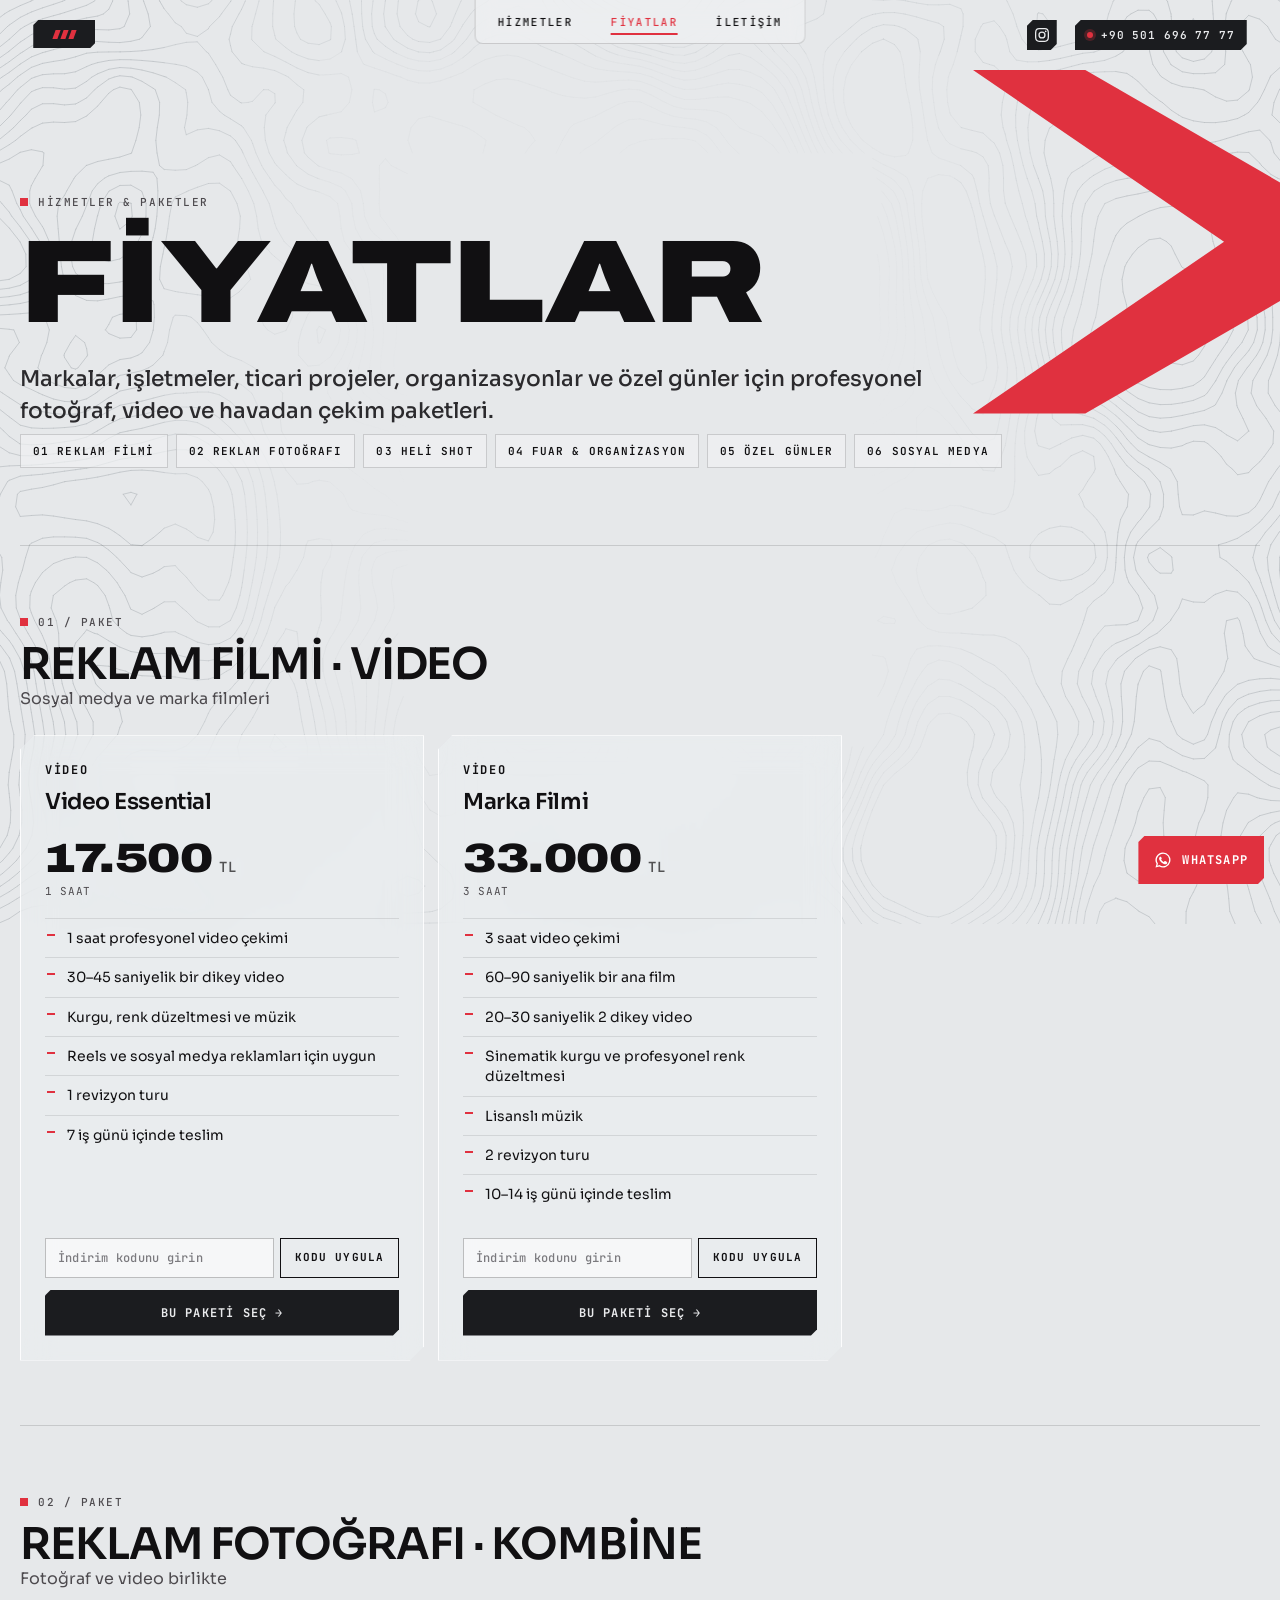
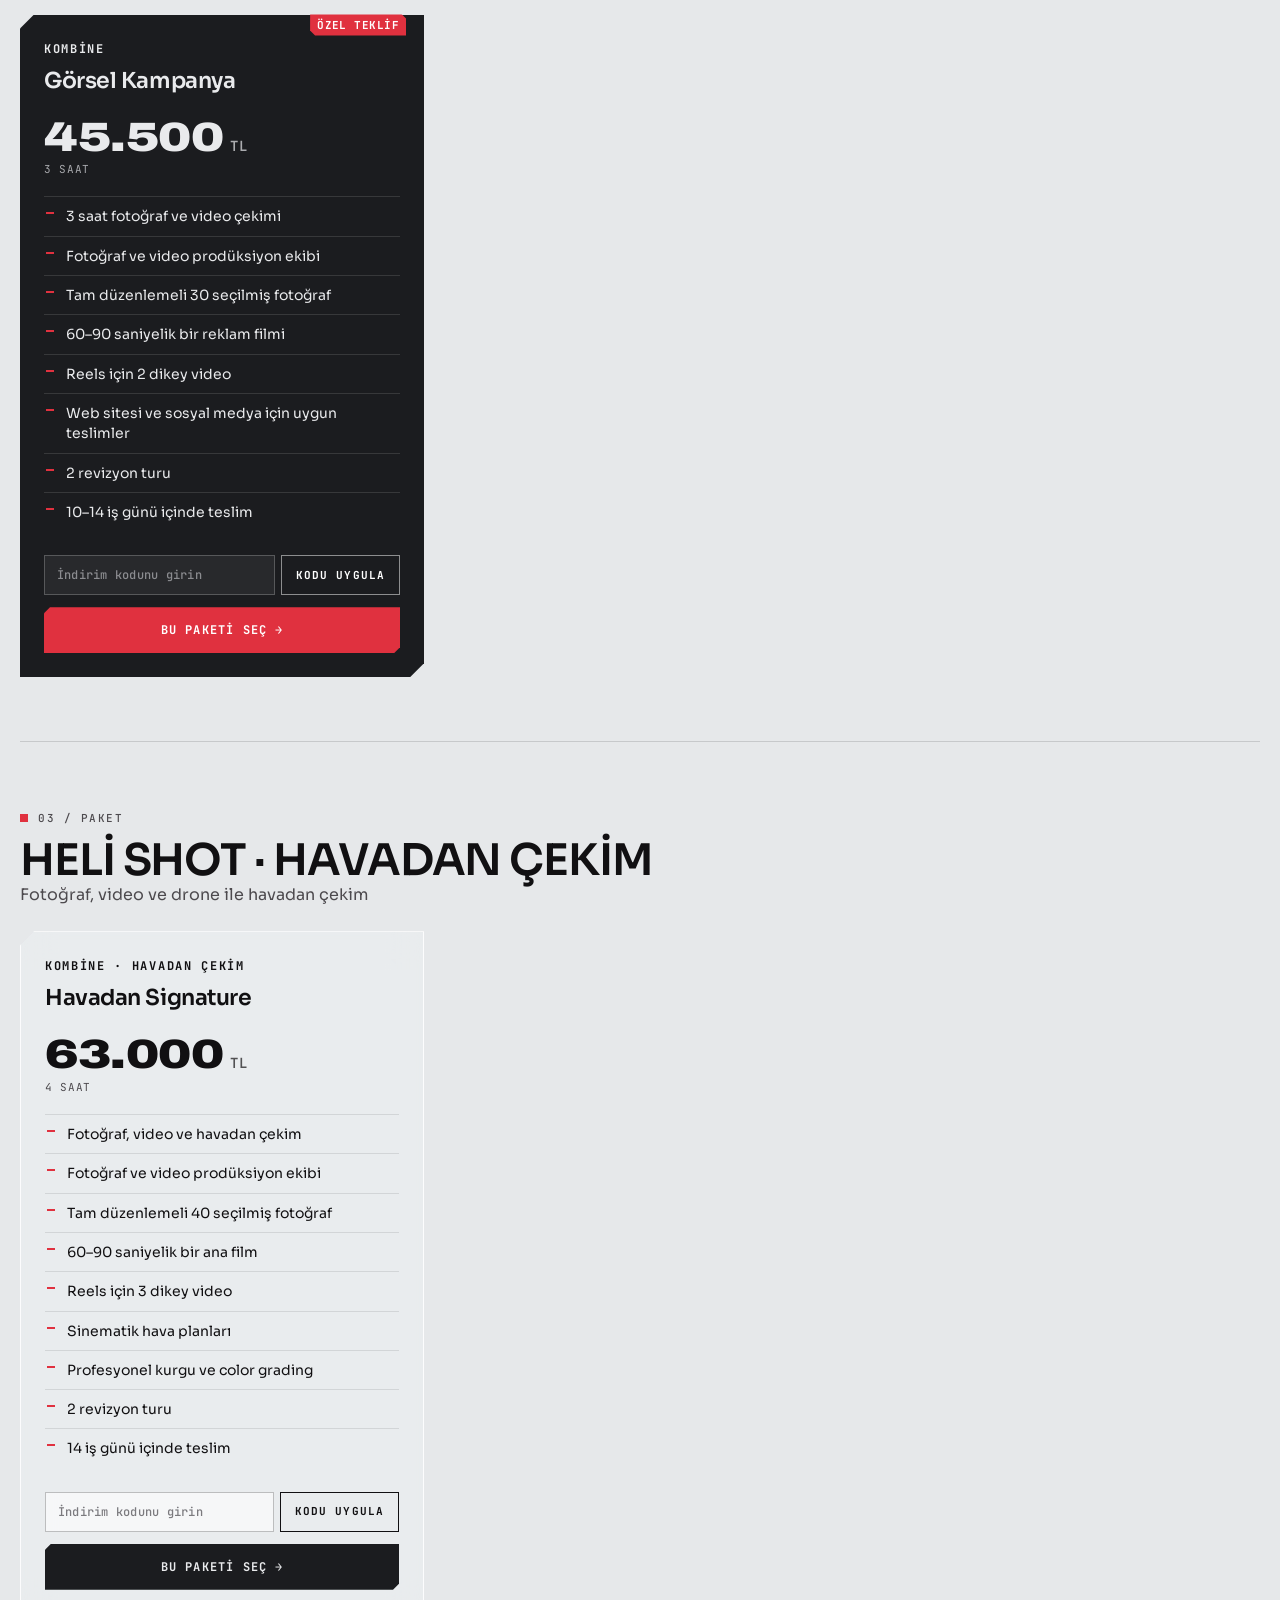
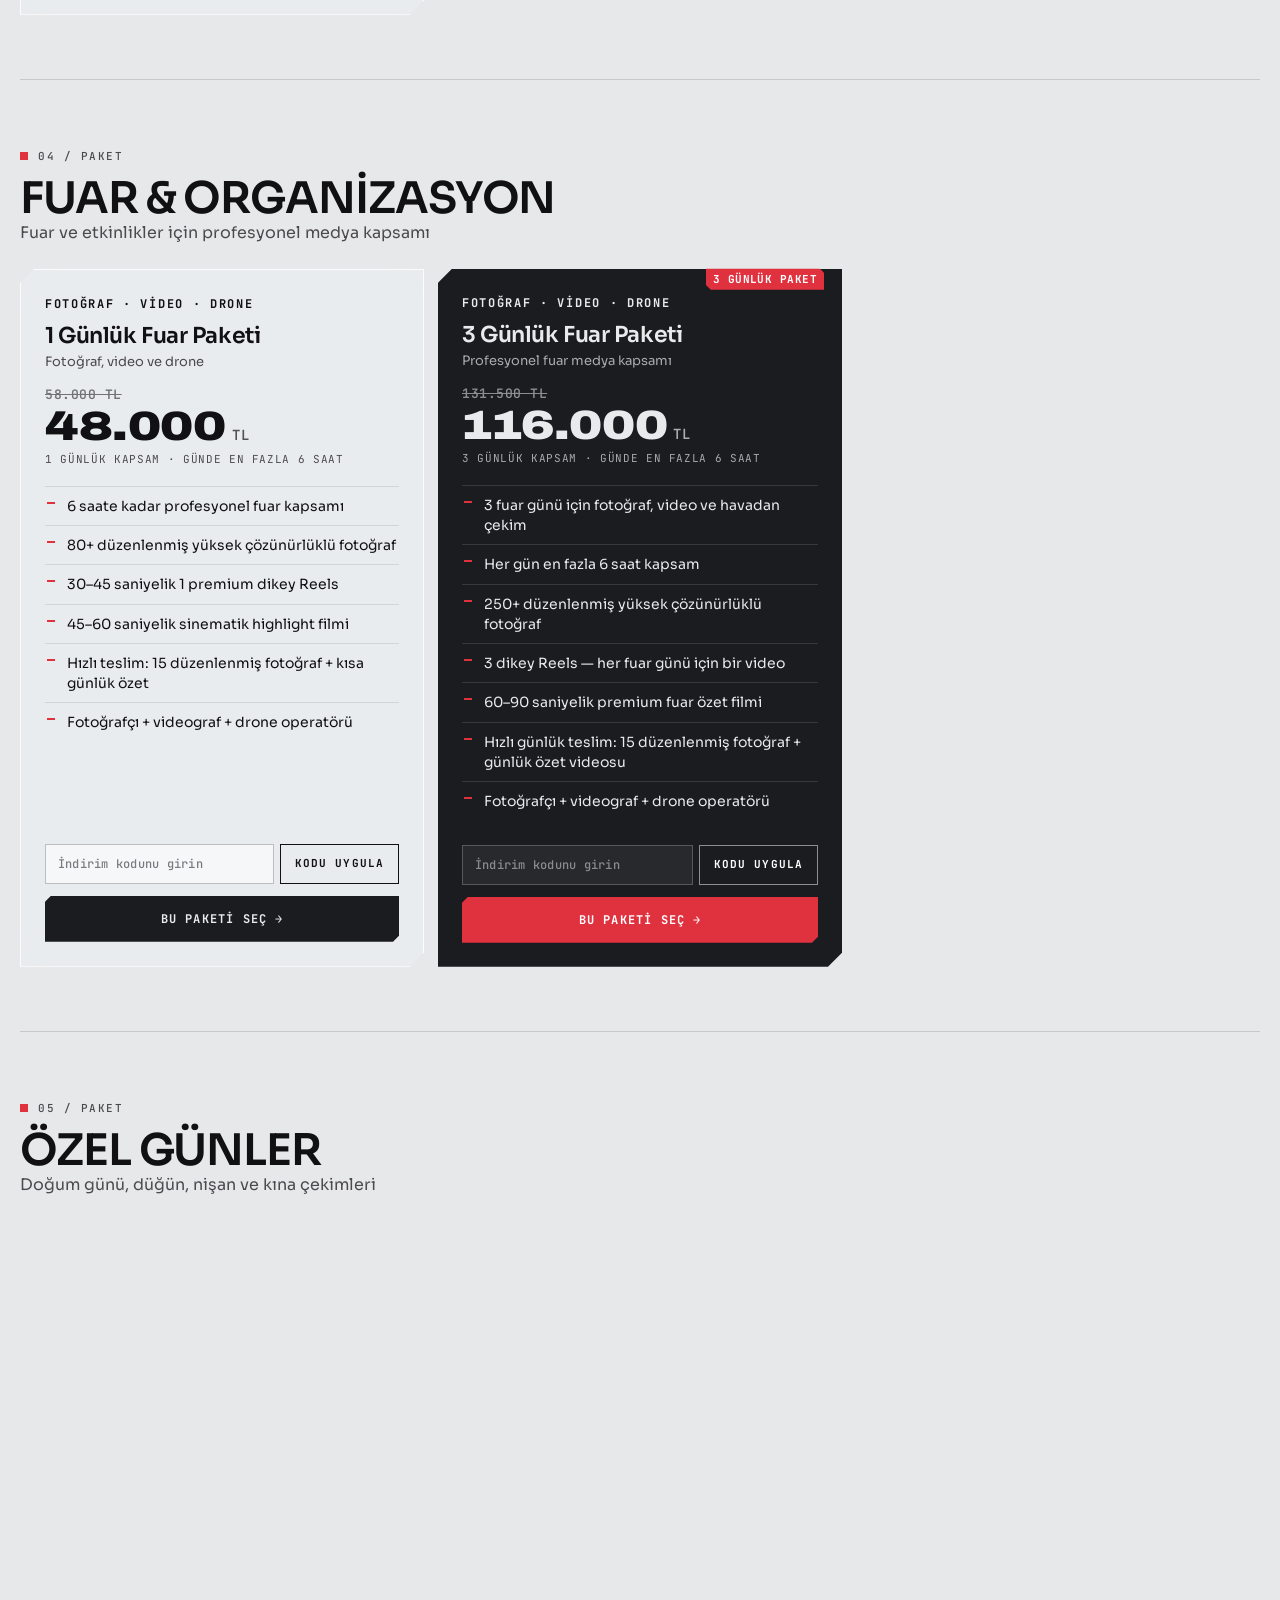
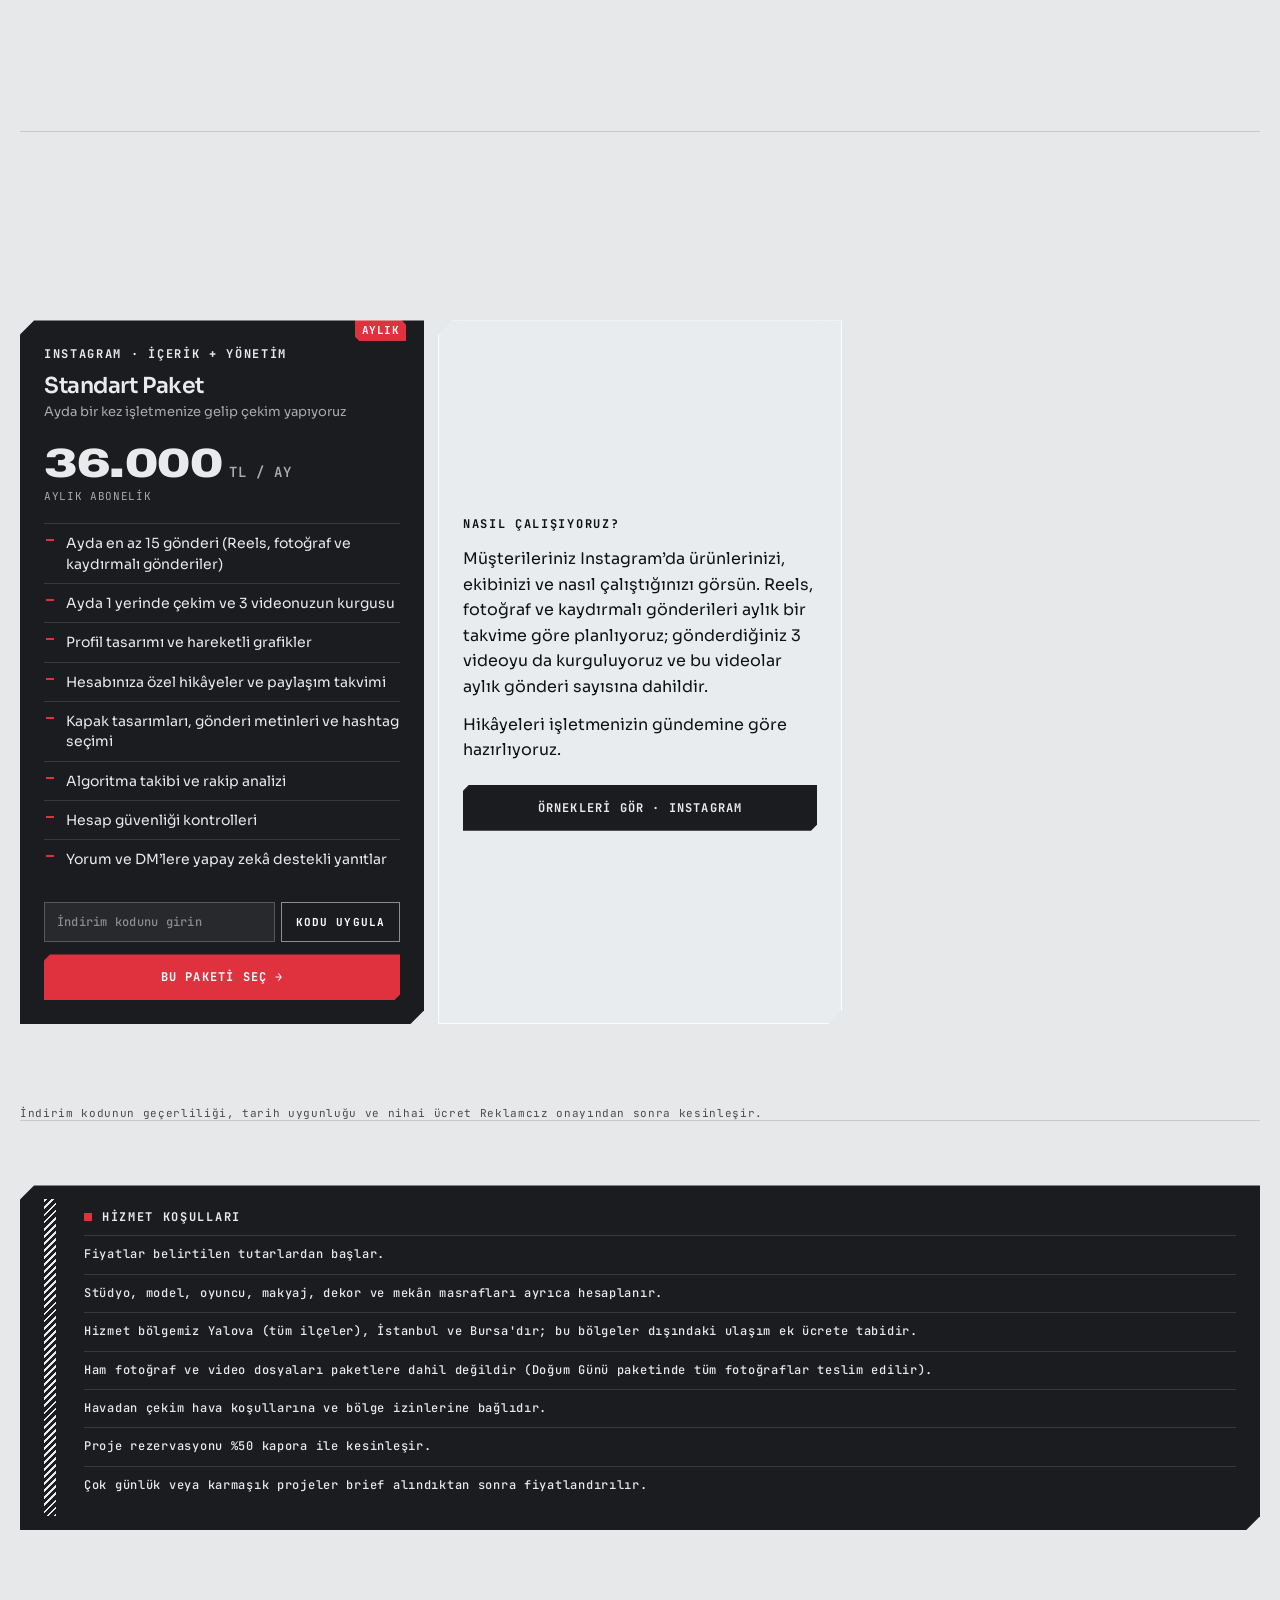
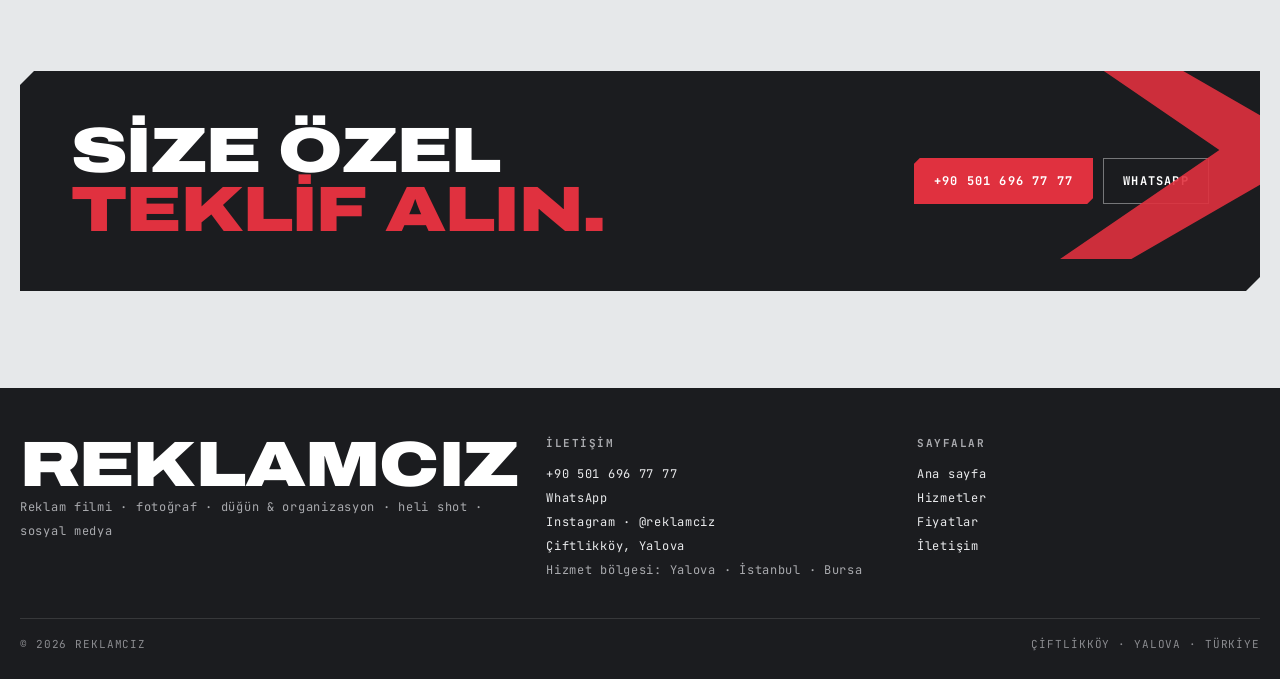
==== commit 3a631224: "Contact: coverage map highlighting Yalova, İstanbul and Bursa Co-Authored-By: Claude Opus 5.5 <norep" ====
--- a/fiyatlar.html
+++ b/fiyatlar.html
@@ -261,7 +261,7 @@
 <footer class="foot">
   <div class="wrap">
     <div class="fg">
-      <div><div class="title">REKLAMCIZ</div><p class="muted" style="color:#a9aaae">Reklam filmi · fotoğraf · düğün & organizasyon · heli shot</p></div>
+      <div><div class="title">REKLAMCIZ</div><p class="muted" style="color:#a9aaae">Reklam filmi · fotoğraf · düğün & organizasyon · heli shot · sosyal medya</p></div>
       <div><h4>İLETİŞİM</h4><a href="tel:+905016967777">+90 501 696 77 77</a><br><a href="https://wa.me/905016967777" target="_blank" rel="noopener">WhatsApp</a><br><a href="https://www.instagram.com/reklamciz/" target="_blank" rel="noopener">Instagram · @reklamciz</a><p>Çiftlikköy, Yalova</p><p style="color:#a9aaae">Hizmet bölgesi: Yalova · İstanbul · Bursa</p></div>
       <div><h4>SAYFALAR</h4><a href="/">Ana sayfa</a><br><a href="/hizmetler">Hizmetler</a><br><a href="/fiyatlar">Fiyatlar</a><br><a href="/iletisim">İletişim</a></div>
     </div>
--- a/assets/site.css
+++ b/assets/site.css
@@ -180,3 +180,23 @@
 .ig svg{width:14px;height:14px;fill:currentColor}
 .ig:hover{background:var(--red)}
 @media (max-width:900px){.ig{display:none}}
+
+/* coverage map */
+.covbox{grid-column:1/-1;padding:clamp(16px,2.4vw,28px);position:relative}
+.covhead{display:flex;flex-wrap:wrap;justify-content:space-between;align-items:center;gap:10px;margin-bottom:10px}
+.covleg{display:inline-flex;align-items:center;gap:8px;font-family:var(--mono);font-weight:600;font-size:11px;letter-spacing:.1em;color:#a9aaae}
+.covleg i{width:14px;height:10px;background:var(--red)}
+.covmap{display:block;width:100%;height:auto;max-height:620px}
+.covmap .base path{fill:#26272b;stroke:#3b3c41;stroke-width:1;vector-effect:non-scaling-stroke}
+.covmap .hlg path{fill:var(--red);stroke:#fff;stroke-width:1.2;vector-effect:non-scaling-stroke;transition:fill .2s}
+.covmap .hlg path:hover{fill:#f04a57}
+.covmap text{font-family:var(--mono);font-weight:700;letter-spacing:.12em;fill:#fff;pointer-events:none}
+.covmap .lbl text{font-size:22px;text-anchor:middle;paint-order:stroke;stroke:rgba(0,0,0,.35);stroke-width:4px}
+.covmap .sea{font-size:15px;fill:#6f7075;font-weight:500;letter-spacing:.3em;text-anchor:middle}
+.covmap .hq .dot{fill:#fff}
+.covmap .hq .ring{fill:none;stroke:#fff;stroke-width:2}
+.covmap .hq .pulse{fill:rgba(255,255,255,.18);transform-origin:center;animation:covpulse 2.2s ease-out infinite}
+.covmap .hq .lead{fill:none;stroke:#fff;stroke-width:1.2}
+.covmap .hq text{font-size:16px}
+@keyframes covpulse{0%{transform:scale(.4);opacity:1}100%{transform:scale(1.6);opacity:0}}
+@media (prefers-reduced-motion:reduce){.covmap .hq .pulse{animation:none}}
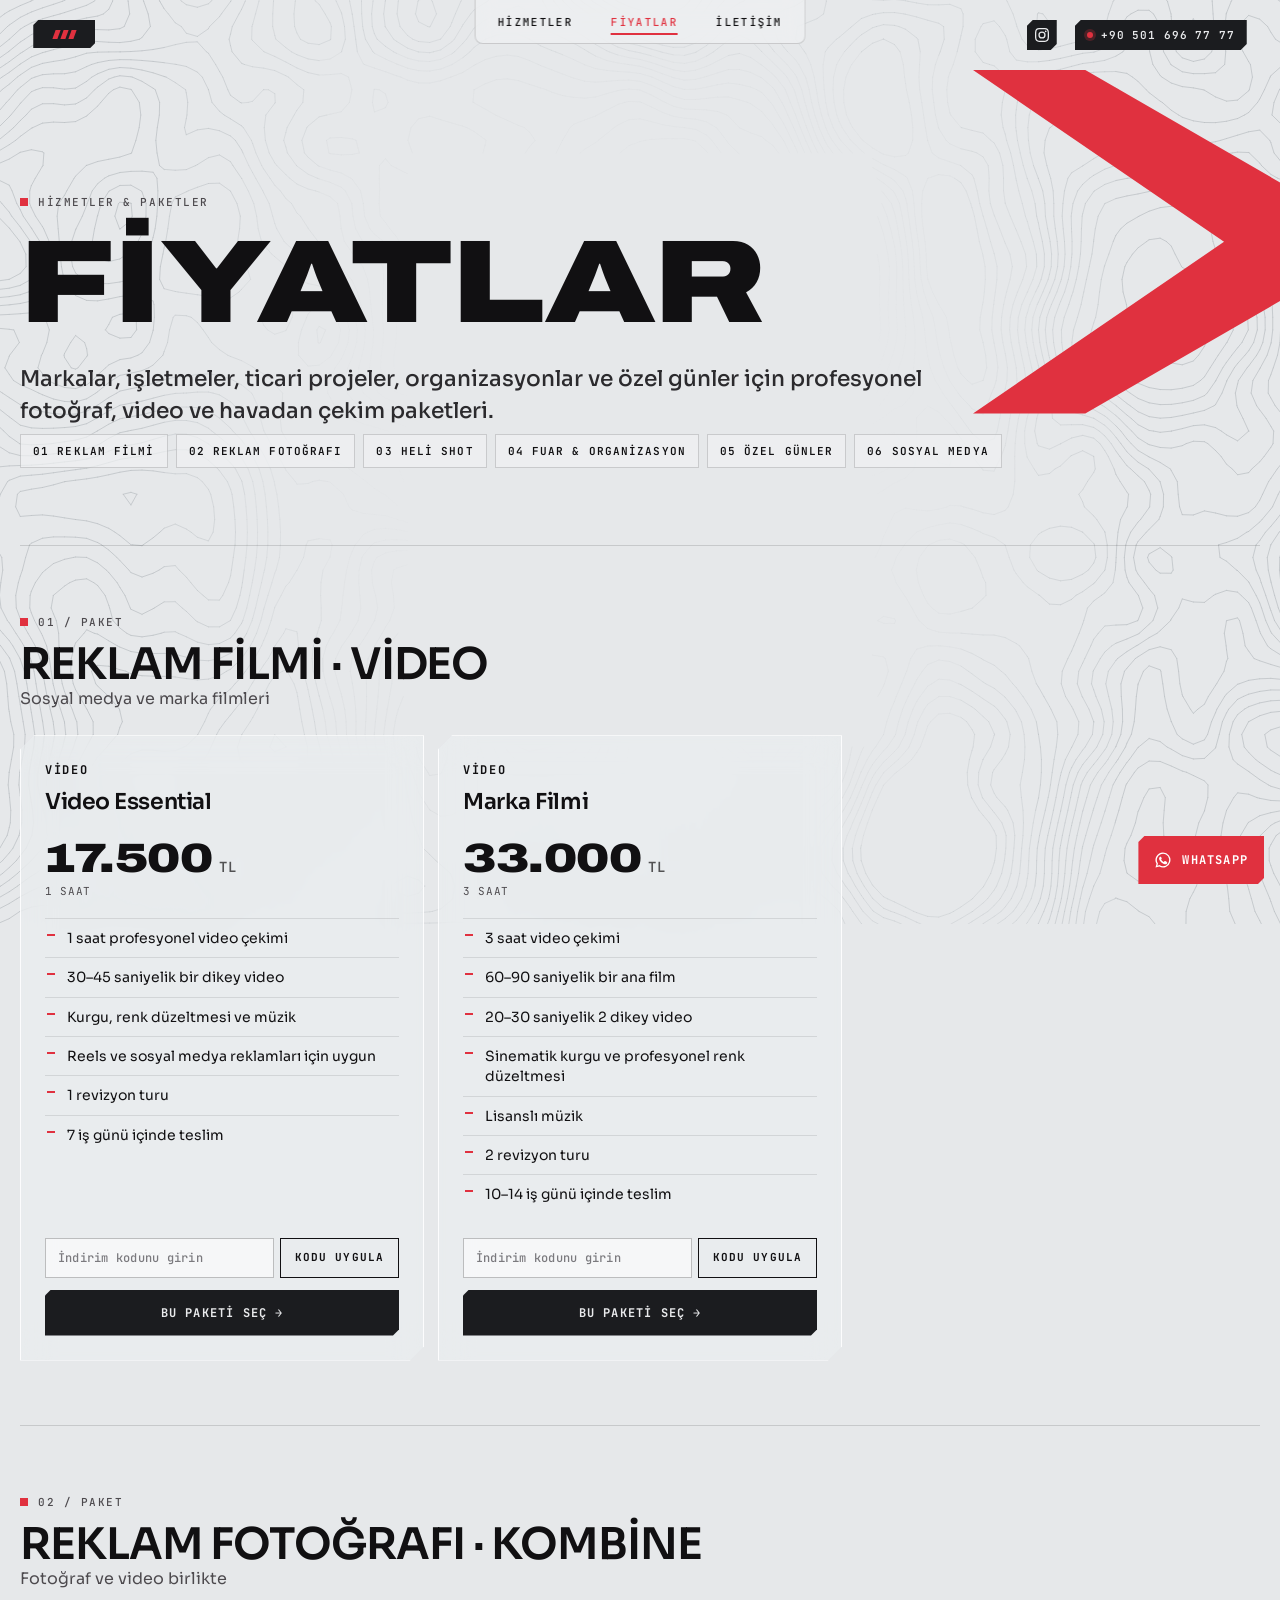
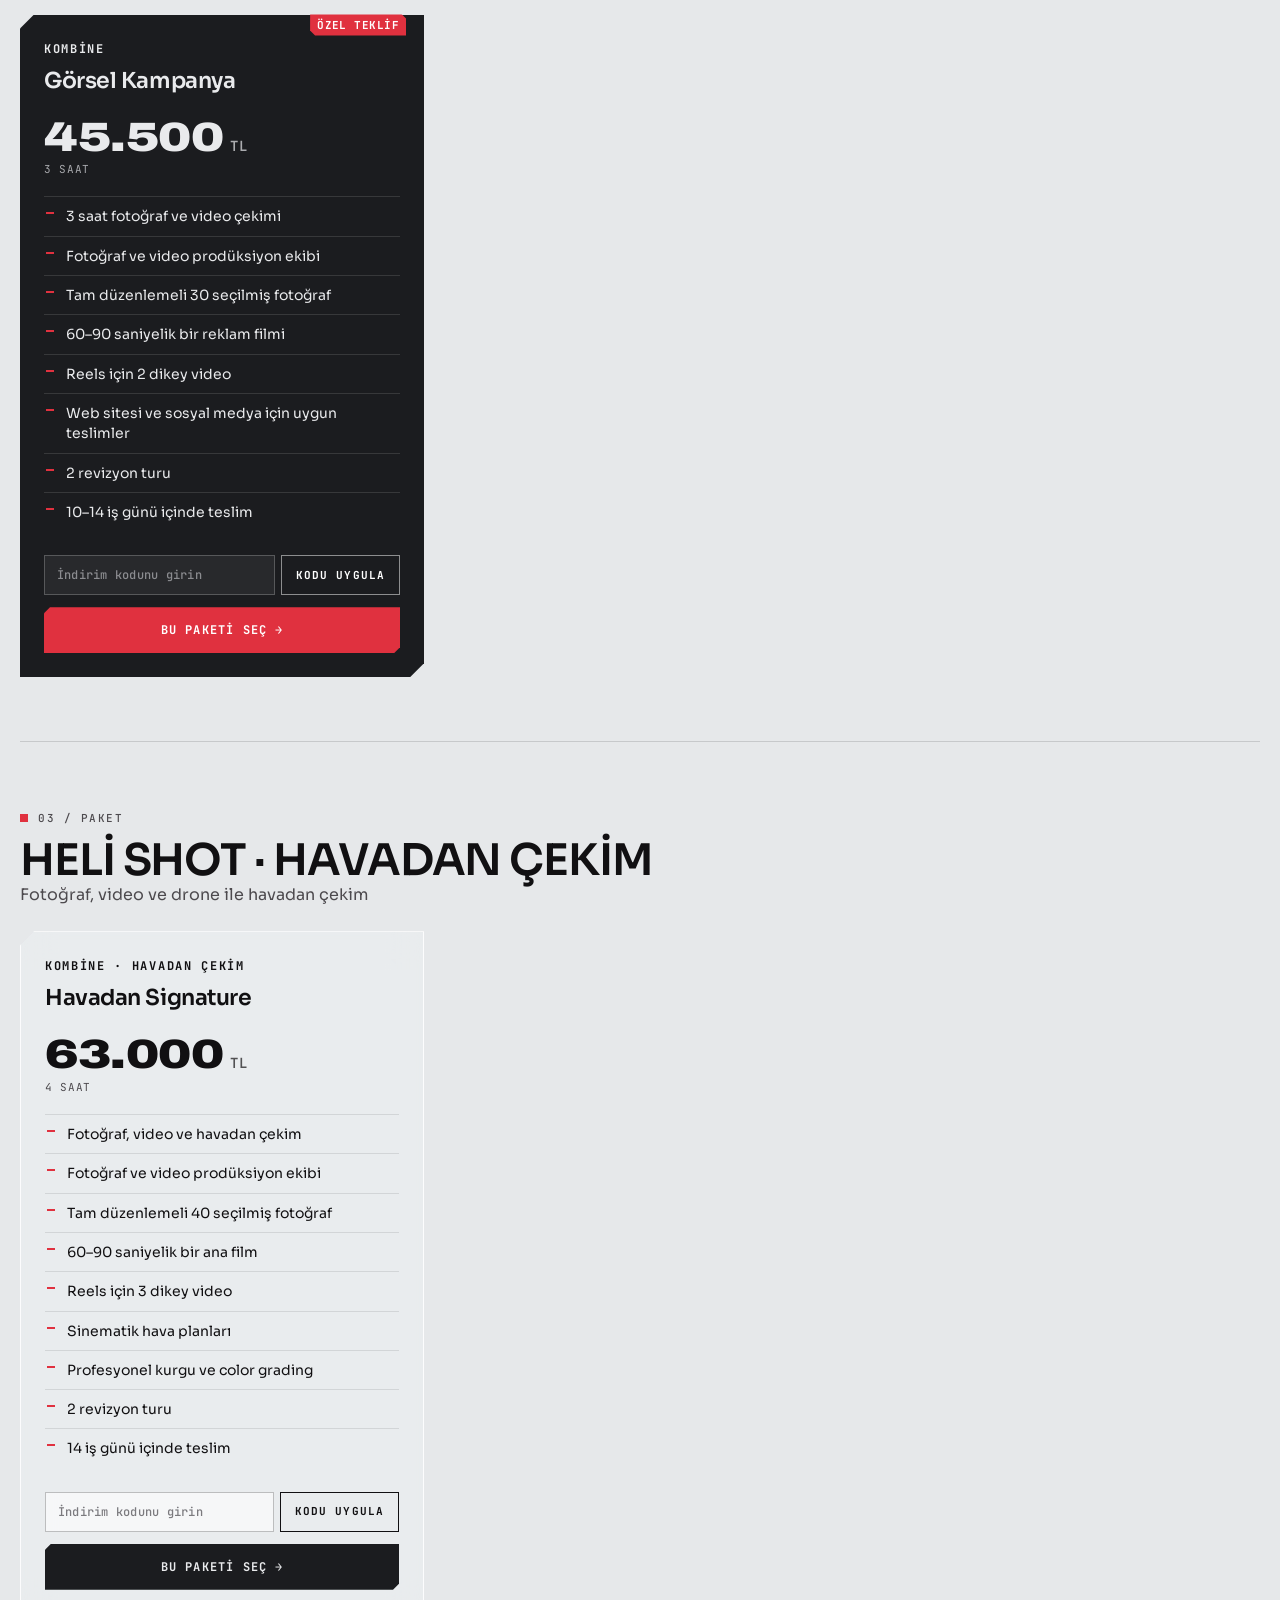
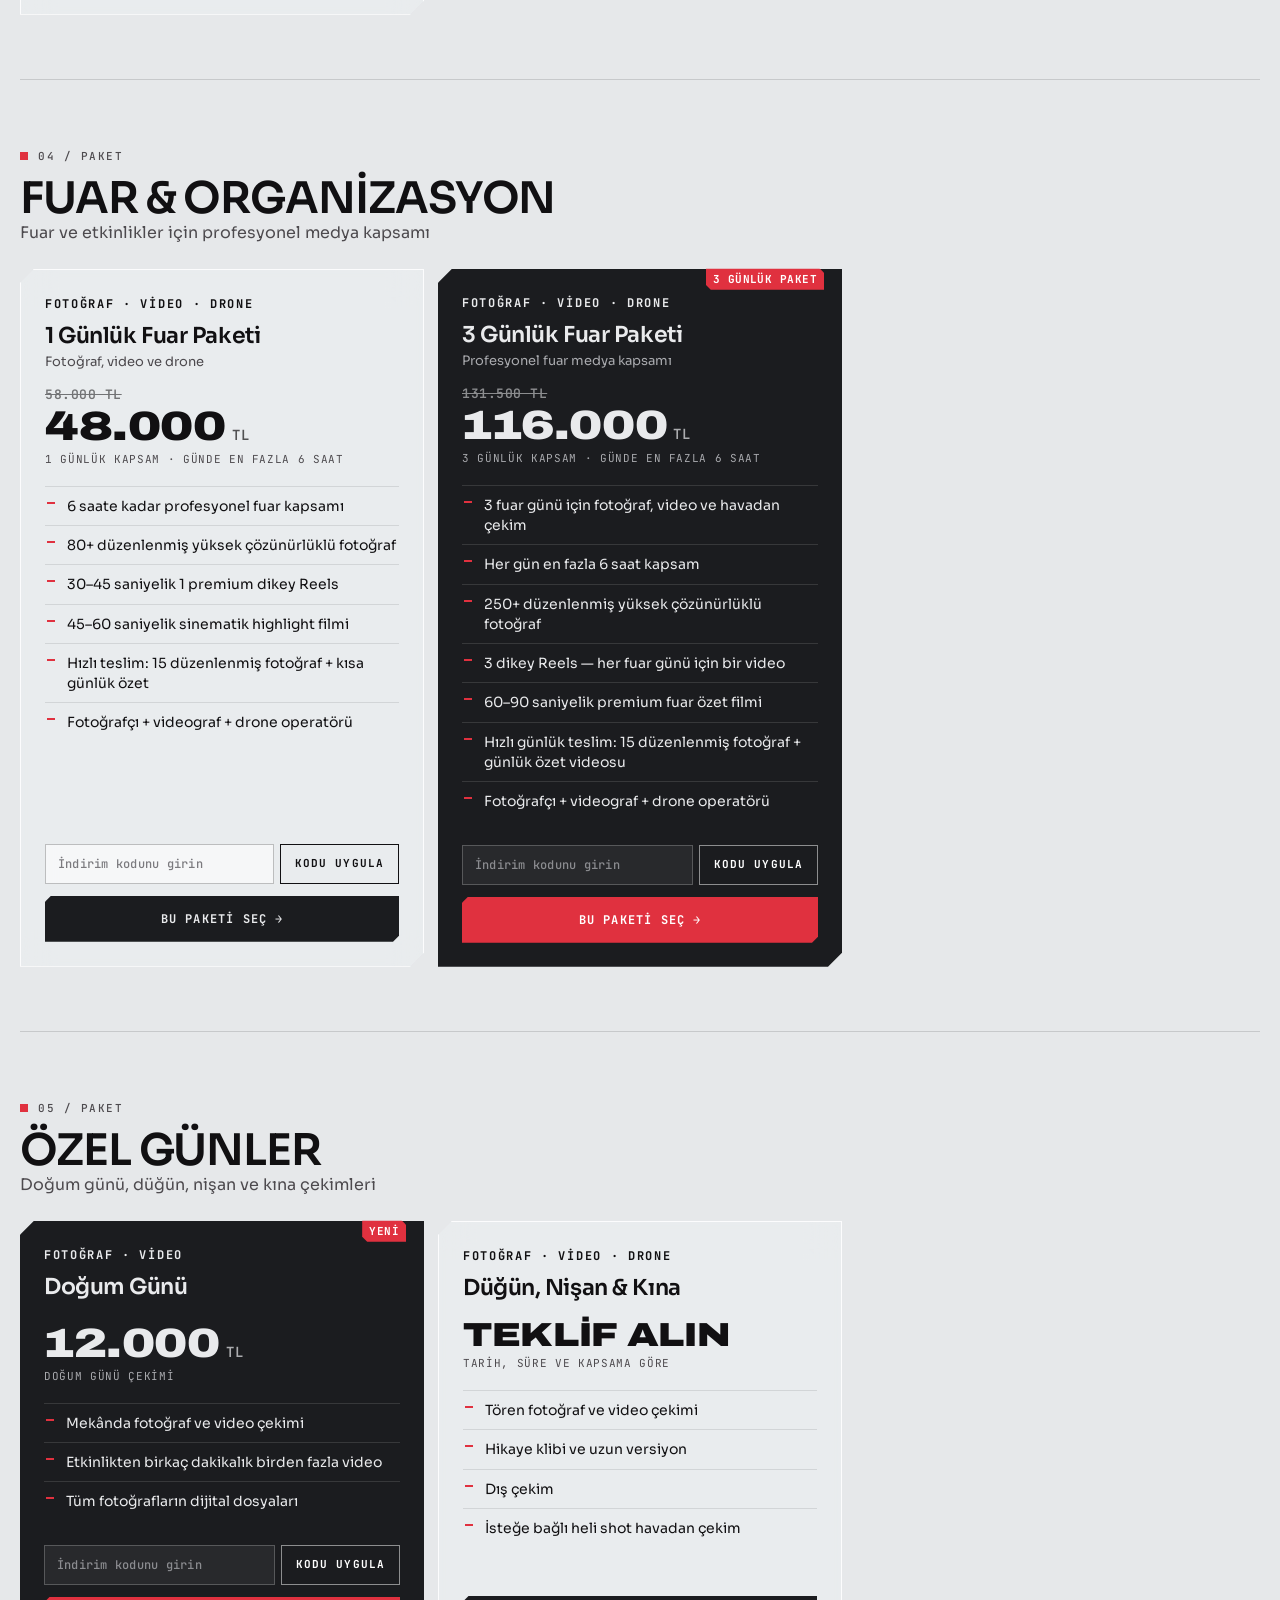
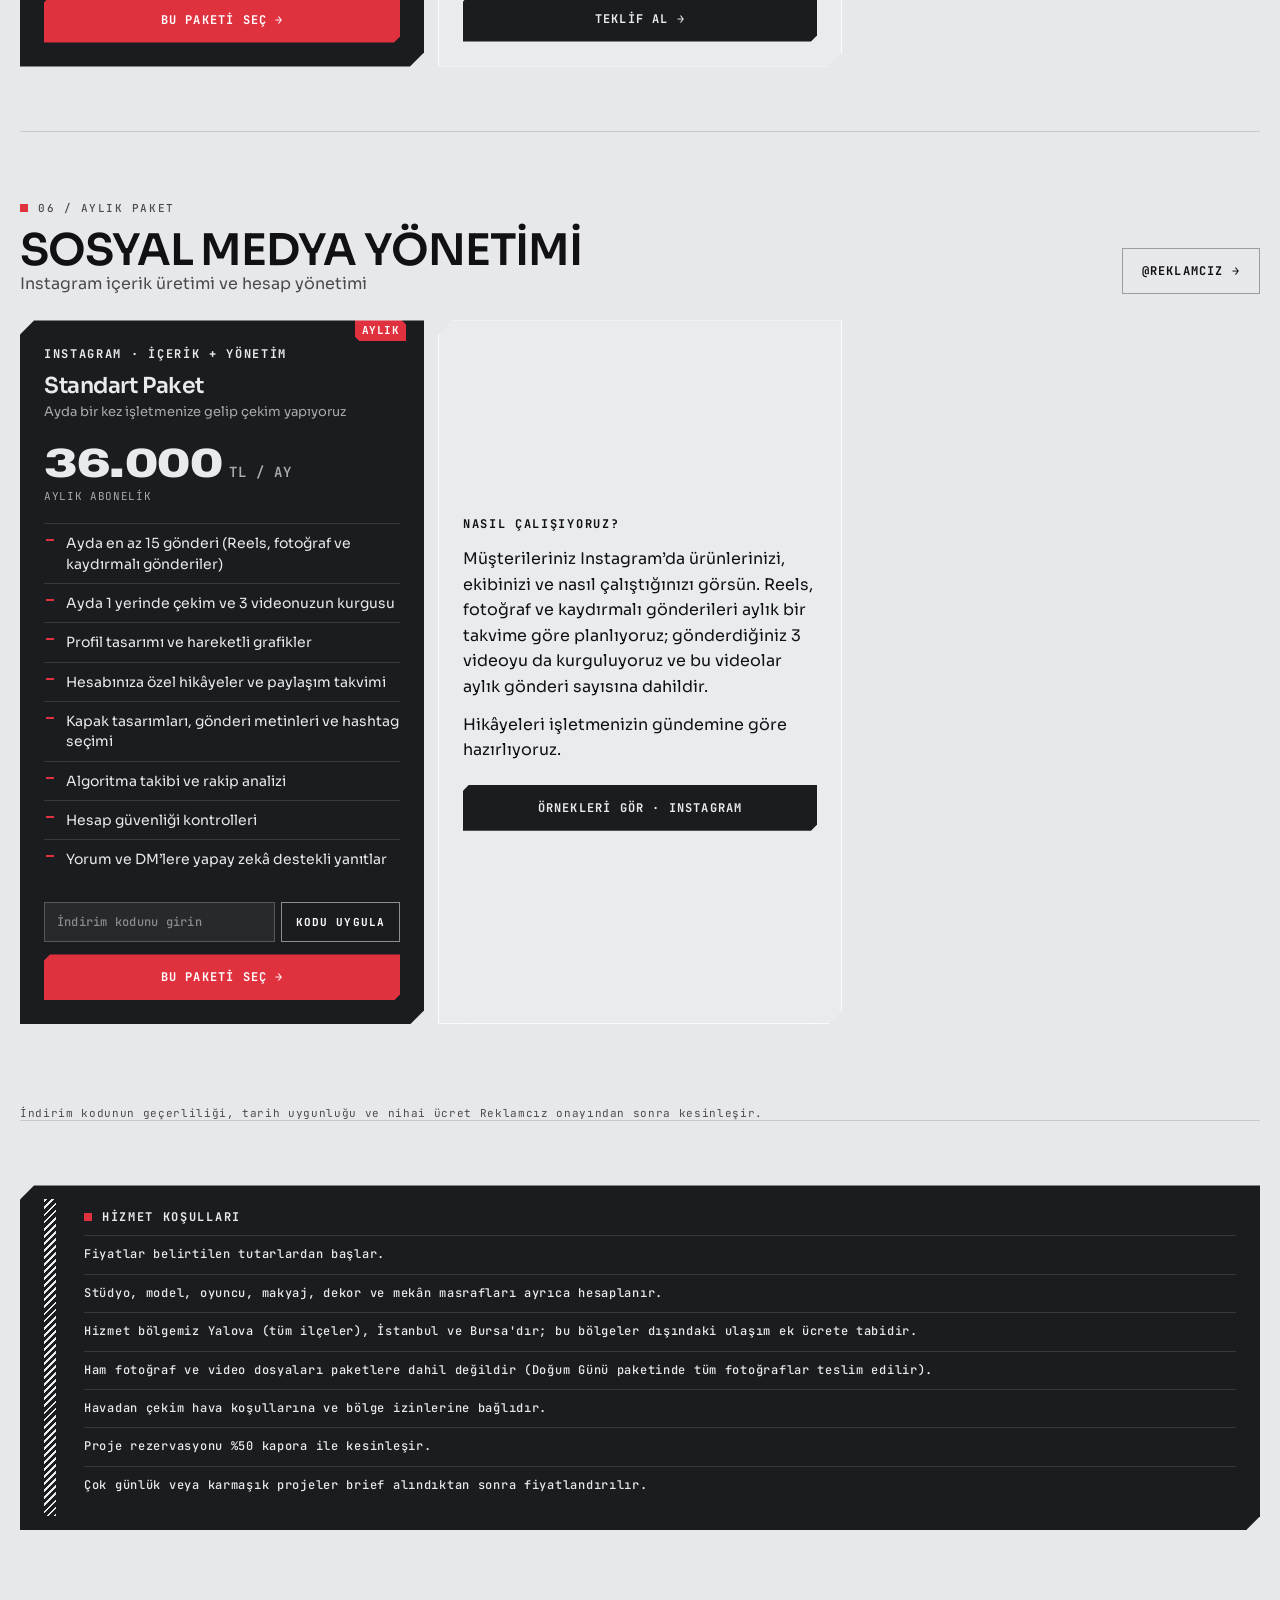
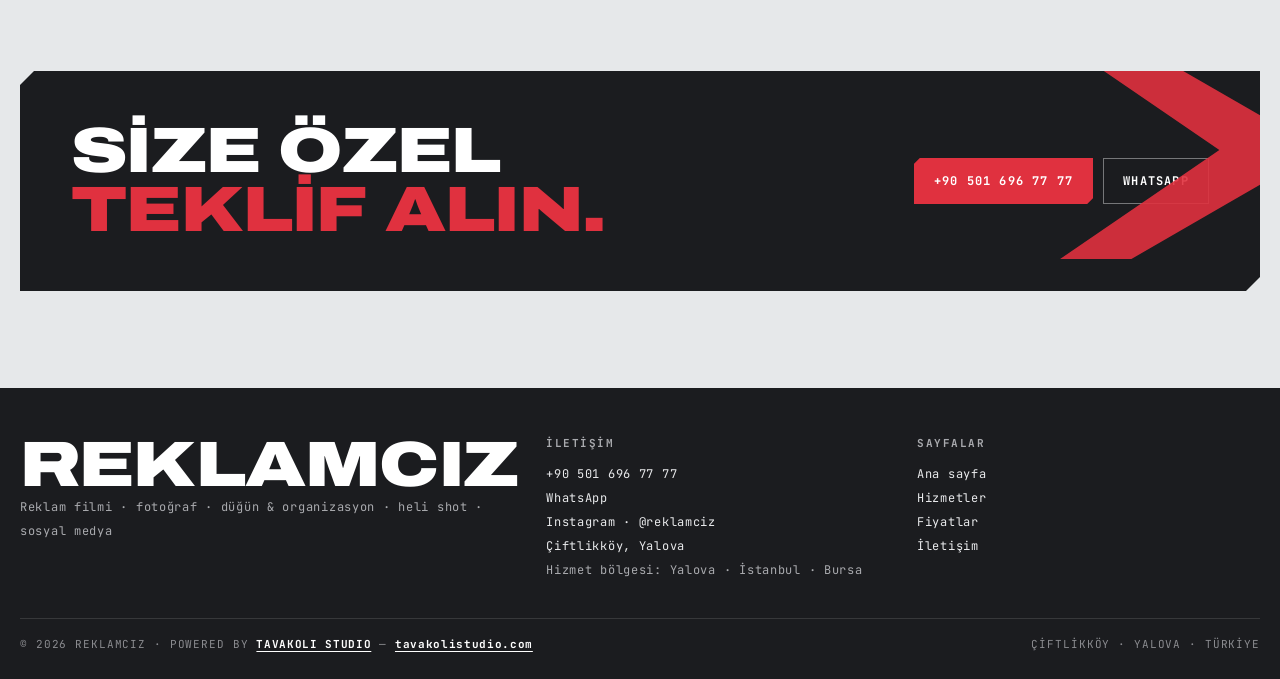
==== commit 76a9f401: "Powered by Tavakoli Studio: link to tavakolistudio.com in copy, footers and schema Co-Authored-By: C" ====
--- a/fiyatlar.html
+++ b/fiyatlar.html
@@ -28,7 +28,7 @@
 <meta name="twitter:image" content="https://reklamciz.tavakolistudio.workers.dev/assets/og.jpg">
 <meta name="geo.region" content="TR-77">
 <meta name="geo.placename" content="Çiftlikköy, Yalova">
-<script type="application/ld+json">{"@context":"https://schema.org","@graph":[{"@type":["ProfessionalService","LocalBusiness"],"@id":"https://reklamciz.tavakolistudio.workers.dev/#business","name":"Reklamcız","alternateName":"Reklamciz","url":"https://reklamciz.tavakolistudio.workers.dev/","image":"https://reklamciz.tavakolistudio.workers.dev/assets/og.jpg","logo":"https://reklamciz.tavakolistudio.workers.dev/assets/favicon.svg","description":"Yalova Çiftlikköy merkezli reklam filmi, reklam fotoğrafçılığı, düğün ve organizasyon çekimi, heli shot havadan çekim ve sosyal medya yönetimi.","telephone":"+90 501 696 77 77","priceRange":"12.000 TL – 116.000 TL","currenciesAccepted":"TRY","address":{"@type":"PostalAddress","addressLocality":"Çiftlikköy","addressRegion":"Yalova","addressCountry":"TR"},"geo":{"@type":"GeoCoordinates","latitude":40.6603,"longitude":29.3239},"areaServed":[{"@type":"AdministrativeArea","name":"Yalova"},{"@type":"City","name":"İstanbul"},{"@type":"City","name":"Bursa"}],"sameAs":["https://www.instagram.com/reklamciz/"],"contactPoint":{"@type":"ContactPoint","telephone":"+90 501 696 77 77","contactType":"customer service","availableLanguage":["Turkish"]},"knowsAbout":["Reklam filmi","Reklam fotoğrafçılığı","Düğün çekimi","Doğum günü çekimi","Dron çekimi","Heli shot","Sosyal medya yönetimi"]},{"@type":"WebSite","@id":"https://reklamciz.tavakolistudio.workers.dev/#website","url":"https://reklamciz.tavakolistudio.workers.dev/","name":"Reklamcız","inLanguage":"tr-TR","publisher":{"@id":"https://reklamciz.tavakolistudio.workers.dev/#business"}},{"@type":"WebPage","@id":"https://reklamciz.tavakolistudio.workers.dev/fiyatlar#webpage","url":"https://reklamciz.tavakolistudio.workers.dev/fiyatlar","name":"Fiyatlar — Reklamcız · Yalova","description":"Reklamcız fiyat listesi: video, marka filmi, görsel kampanya, havadan çekim, fuar, doğum günü ve sosyal medya yönetimi paketleri. Yalova, İstanbul, Bursa.","inLanguage":"tr-TR","isPartOf":{"@id":"https://reklamciz.tavakolistudio.workers.dev/#website"},"about":{"@id":"https://reklamciz.tavakolistudio.workers.dev/#business"},"datePublished":"2026-11-22","dateModified":"2026-11-22","primaryImageOfPage":"https://reklamciz.tavakolistudio.workers.dev/assets/og.jpg"},{"@type":"OfferCatalog","name":"Reklamcız fiyat listesi","itemListElement":[{"@type":"Offer","name":"Video Essential","price":"17500","priceCurrency":"TRY","availability":"https://schema.org/InStock","url":"https://reklamciz.tavakolistudio.workers.dev/fiyatlar","seller":{"@id":"https://reklamciz.tavakolistudio.workers.dev/#business"}},{"@type":"Offer","name":"Marka Filmi","price":"33000","priceCurrency":"TRY","availability":"https://schema.org/InStock","url":"https://reklamciz.tavakolistudio.workers.dev/fiyatlar","seller":{"@id":"https://reklamciz.tavakolistudio.workers.dev/#business"}},{"@type":"Offer","name":"Görsel Kampanya","price":"45500","priceCurrency":"TRY","availability":"https://schema.org/InStock","url":"https://reklamciz.tavakolistudio.workers.dev/fiyatlar","seller":{"@id":"https://reklamciz.tavakolistudio.workers.dev/#business"}},{"@type":"Offer","name":"Havadan Signature","price":"63000","priceCurrency":"TRY","availability":"https://schema.org/InStock","url":"https://reklamciz.tavakolistudio.workers.dev/fiyatlar","seller":{"@id":"https://reklamciz.tavakolistudio.workers.dev/#business"}},{"@type":"Offer","name":"1 Günlük Fuar Paketi","price":"48000","priceCurrency":"TRY","availability":"https://schema.org/InStock","url":"https://reklamciz.tavakolistudio.workers.dev/fiyatlar","seller":{"@id":"https://reklamciz.tavakolistudio.workers.dev/#business"}},{"@type":"Offer","name":"3 Günlük Fuar Paketi","price":"116000","priceCurrency":"TRY","availability":"https://schema.org/InStock","url":"https://reklamciz.tavakolistudio.workers.dev/fiyatlar","seller":{"@id":"https://reklamciz.tavakolistudio.workers.dev/#business"}},{"@type":"Offer","name":"Doğum Günü","price":"12000","priceCurrency":"TRY","availability":"https://schema.org/InStock","url":"https://reklamciz.tavakolistudio.workers.dev/fiyatlar","seller":{"@id":"https://reklamciz.tavakolistudio.workers.dev/#business"}},{"@type":"Offer","name":"Sosyal Medya — Standart Paket (aylık)","price":"36000","priceCurrency":"TRY","availability":"https://schema.org/InStock","url":"https://reklamciz.tavakolistudio.workers.dev/fiyatlar","seller":{"@id":"https://reklamciz.tavakolistudio.workers.dev/#business"}}]}]}</script>
+<script type="application/ld+json">{"@context":"https://schema.org","@graph":[{"@type":["ProfessionalService","LocalBusiness"],"@id":"https://reklamciz.tavakolistudio.workers.dev/#business","name":"Reklamcız","alternateName":"Reklamciz","url":"https://reklamciz.tavakolistudio.workers.dev/","image":"https://reklamciz.tavakolistudio.workers.dev/assets/og.jpg","logo":"https://reklamciz.tavakolistudio.workers.dev/assets/favicon.svg","description":"Yalova Çiftlikköy merkezli reklam filmi, reklam fotoğrafçılığı, düğün ve organizasyon çekimi, heli shot havadan çekim ve sosyal medya yönetimi.","telephone":"+90 501 696 77 77","priceRange":"12.000 TL – 116.000 TL","currenciesAccepted":"TRY","address":{"@type":"PostalAddress","addressLocality":"Çiftlikköy","addressRegion":"Yalova","addressCountry":"TR"},"geo":{"@type":"GeoCoordinates","latitude":40.6603,"longitude":29.3239},"areaServed":[{"@type":"AdministrativeArea","name":"Yalova"},{"@type":"City","name":"İstanbul"},{"@type":"City","name":"Bursa"}],"sameAs":["https://tavakolistudio.com","https://www.instagram.com/reklamciz/"],"contactPoint":{"@type":"ContactPoint","telephone":"+90 501 696 77 77","contactType":"customer service","availableLanguage":["Turkish"]},"knowsAbout":["Reklam filmi","Reklam fotoğrafçılığı","Düğün çekimi","Doğum günü çekimi","Dron çekimi","Heli shot","Sosyal medya yönetimi"],"parentOrganization":{"@type":"Organization","name":"Tavakoli Studio","url":"https://tavakolistudio.com"}},{"@type":"WebSite","@id":"https://reklamciz.tavakolistudio.workers.dev/#website","url":"https://reklamciz.tavakolistudio.workers.dev/","name":"Reklamcız","inLanguage":"tr-TR","publisher":{"@id":"https://reklamciz.tavakolistudio.workers.dev/#business"}},{"@type":"WebPage","@id":"https://reklamciz.tavakolistudio.workers.dev/fiyatlar#webpage","url":"https://reklamciz.tavakolistudio.workers.dev/fiyatlar","name":"Fiyatlar — Reklamcız · Yalova","description":"Reklamcız fiyat listesi: video, marka filmi, görsel kampanya, havadan çekim, fuar, doğum günü ve sosyal medya yönetimi paketleri. Yalova, İstanbul, Bursa.","inLanguage":"tr-TR","isPartOf":{"@id":"https://reklamciz.tavakolistudio.workers.dev/#website"},"about":{"@id":"https://reklamciz.tavakolistudio.workers.dev/#business"},"datePublished":"2026-11-22","dateModified":"2026-11-22","primaryImageOfPage":"https://reklamciz.tavakolistudio.workers.dev/assets/og.jpg"},{"@type":"OfferCatalog","name":"Reklamcız fiyat listesi","itemListElement":[{"@type":"Offer","name":"Video Essential","price":"17500","priceCurrency":"TRY","availability":"https://schema.org/InStock","url":"https://reklamciz.tavakolistudio.workers.dev/fiyatlar","seller":{"@id":"https://reklamciz.tavakolistudio.workers.dev/#business"}},{"@type":"Offer","name":"Marka Filmi","price":"33000","priceCurrency":"TRY","availability":"https://schema.org/InStock","url":"https://reklamciz.tavakolistudio.workers.dev/fiyatlar","seller":{"@id":"https://reklamciz.tavakolistudio.workers.dev/#business"}},{"@type":"Offer","name":"Görsel Kampanya","price":"45500","priceCurrency":"TRY","availability":"https://schema.org/InStock","url":"https://reklamciz.tavakolistudio.workers.dev/fiyatlar","seller":{"@id":"https://reklamciz.tavakolistudio.workers.dev/#business"}},{"@type":"Offer","name":"Havadan Signature","price":"63000","priceCurrency":"TRY","availability":"https://schema.org/InStock","url":"https://reklamciz.tavakolistudio.workers.dev/fiyatlar","seller":{"@id":"https://reklamciz.tavakolistudio.workers.dev/#business"}},{"@type":"Offer","name":"1 Günlük Fuar Paketi","price":"48000","priceCurrency":"TRY","availability":"https://schema.org/InStock","url":"https://reklamciz.tavakolistudio.workers.dev/fiyatlar","seller":{"@id":"https://reklamciz.tavakolistudio.workers.dev/#business"}},{"@type":"Offer","name":"3 Günlük Fuar Paketi","price":"116000","priceCurrency":"TRY","availability":"https://schema.org/InStock","url":"https://reklamciz.tavakolistudio.workers.dev/fiyatlar","seller":{"@id":"https://reklamciz.tavakolistudio.workers.dev/#business"}},{"@type":"Offer","name":"Doğum Günü","price":"12000","priceCurrency":"TRY","availability":"https://schema.org/InStock","url":"https://reklamciz.tavakolistudio.workers.dev/fiyatlar","seller":{"@id":"https://reklamciz.tavakolistudio.workers.dev/#business"}},{"@type":"Offer","name":"Sosyal Medya — Standart Paket (aylık)","price":"36000","priceCurrency":"TRY","availability":"https://schema.org/InStock","url":"https://reklamciz.tavakolistudio.workers.dev/fiyatlar","seller":{"@id":"https://reklamciz.tavakolistudio.workers.dev/#business"}}]}]}</script>
 <!--/seo-->
 <link rel="preconnect" href="https://fonts.googleapis.com">
 <link rel="preconnect" href="https://fonts.gstatic.com" crossorigin>
@@ -265,7 +265,7 @@
       <div><h4>İLETİŞİM</h4><a href="tel:+905016967777">+90 501 696 77 77</a><br><a href="https://wa.me/905016967777" target="_blank" rel="noopener">WhatsApp</a><br><a href="https://www.instagram.com/reklamciz/" target="_blank" rel="noopener">Instagram · @reklamciz</a><p>Çiftlikköy, Yalova</p><p style="color:#a9aaae">Hizmet bölgesi: Yalova · İstanbul · Bursa</p></div>
       <div><h4>SAYFALAR</h4><a href="/">Ana sayfa</a><br><a href="/hizmetler">Hizmetler</a><br><a href="/fiyatlar">Fiyatlar</a><br><a href="/iletisim">İletişim</a></div>
     </div>
-    <div class="base"><span>© 2026 REKLAMCIZ</span><span>ÇİFTLİKKÖY · YALOVA · TÜRKİYE</span></div>
+    <div class="base"><span>© 2026 REKLAMCIZ · POWERED BY <a class="pb" href="https://tavakolistudio.com" target="_blank" rel="noopener">TAVAKOLI STUDIO</a> — <a class="pb" href="https://tavakolistudio.com" target="_blank" rel="noopener">tavakolistudio.com</a></span><span>ÇİFTLİKKÖY · YALOVA · TÜRKİYE</span></div>
   </div>
 </footer>
 
--- a/assets/site.css
+++ b/assets/site.css
@@ -200,3 +200,5 @@
 .covmap .hq text{font-size:16px}
 @keyframes covpulse{0%{transform:scale(.4);opacity:1}100%{transform:scale(1.6);opacity:0}}
 @media (prefers-reduced-motion:reduce){.covmap .hq .pulse{animation:none}}
+.foot .base .pb{color:#fff;font-weight:700;text-decoration:underline;text-underline-offset:3px;line-height:inherit;font-size:inherit}
+.foot .base .pb:hover{color:var(--red)}
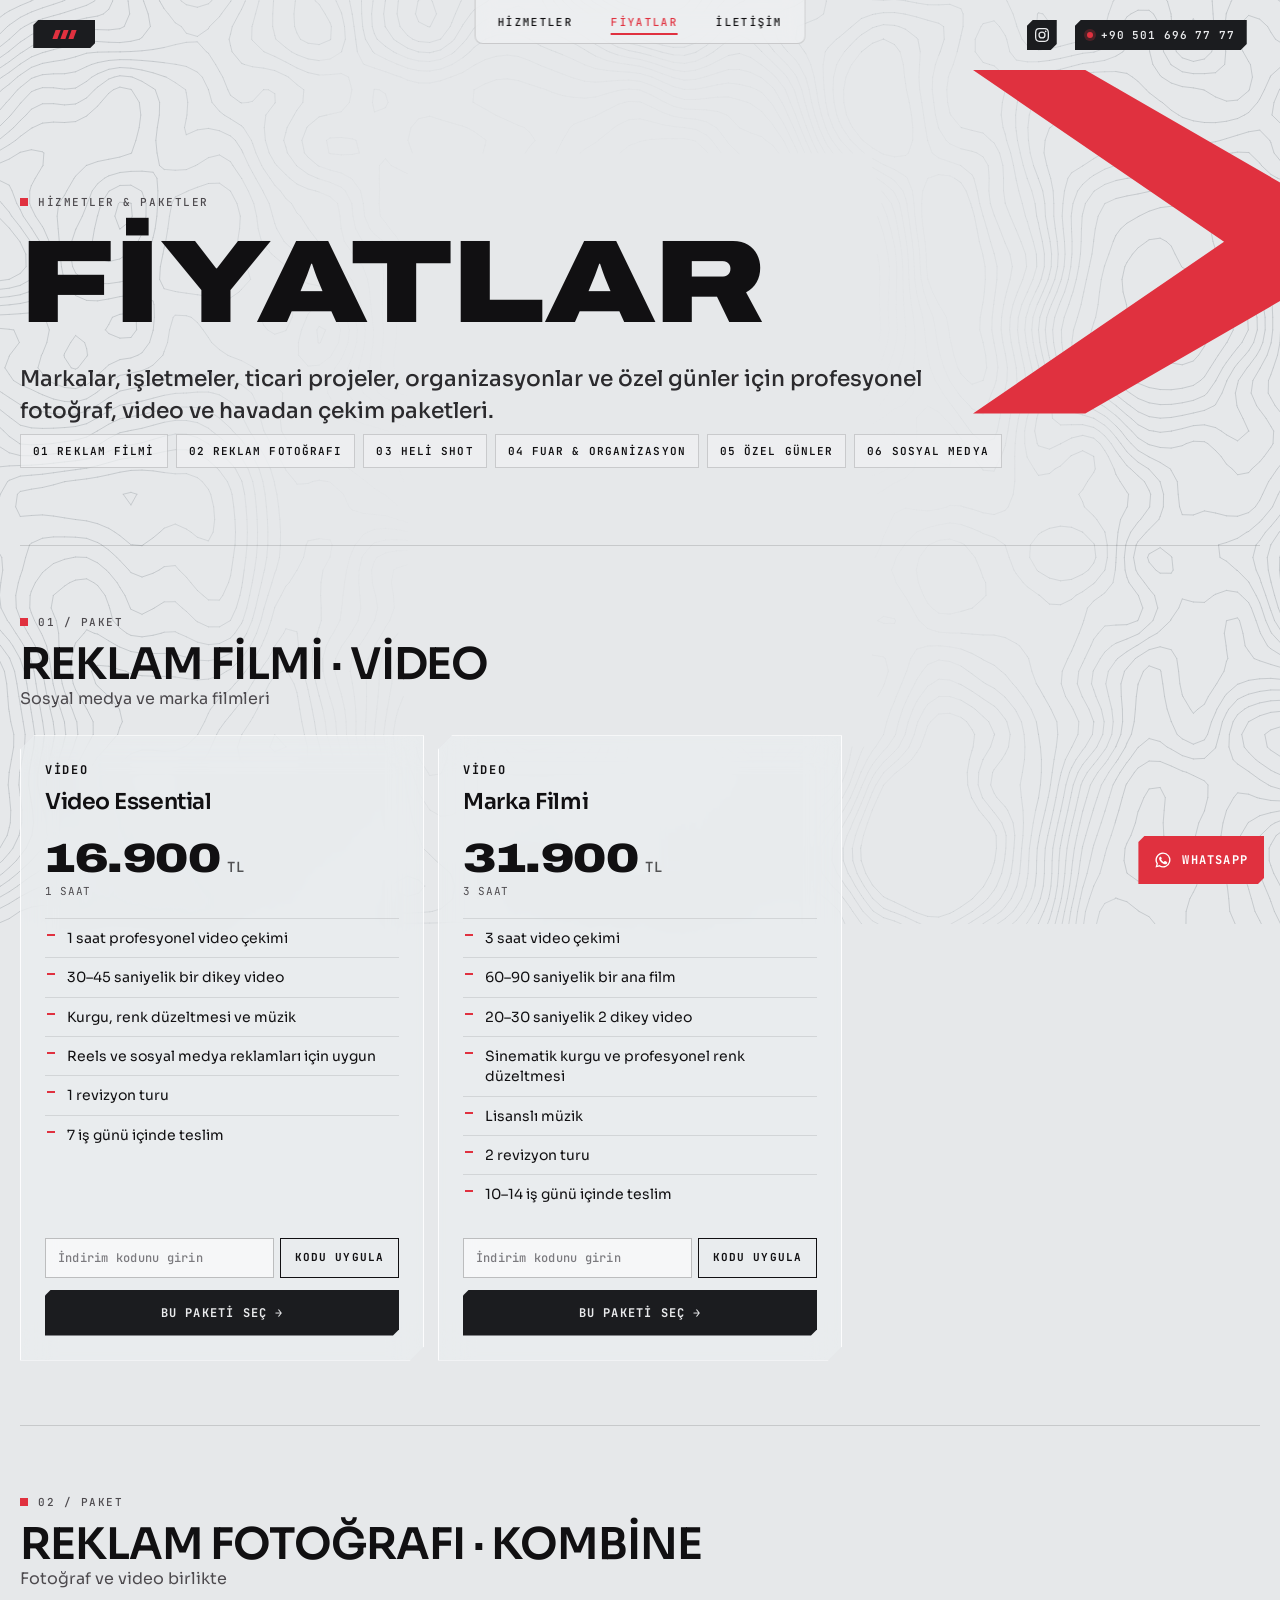
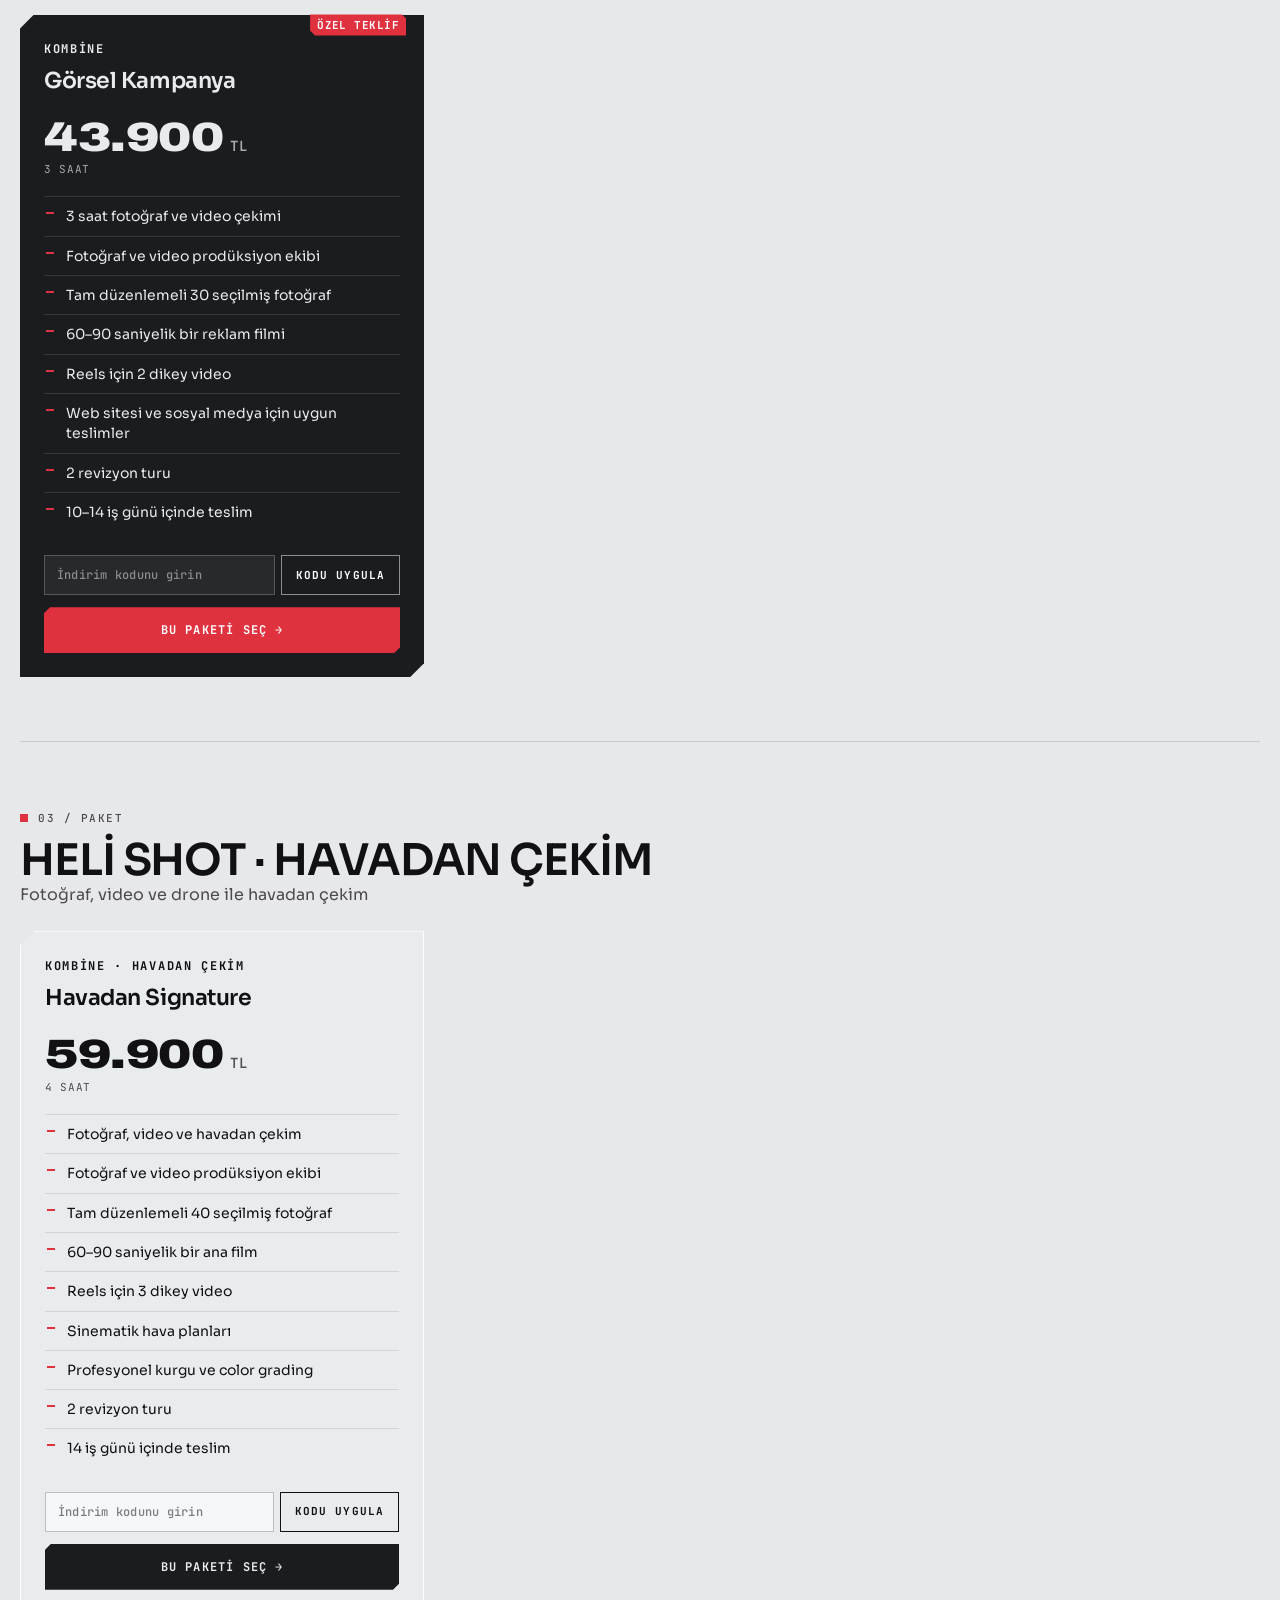
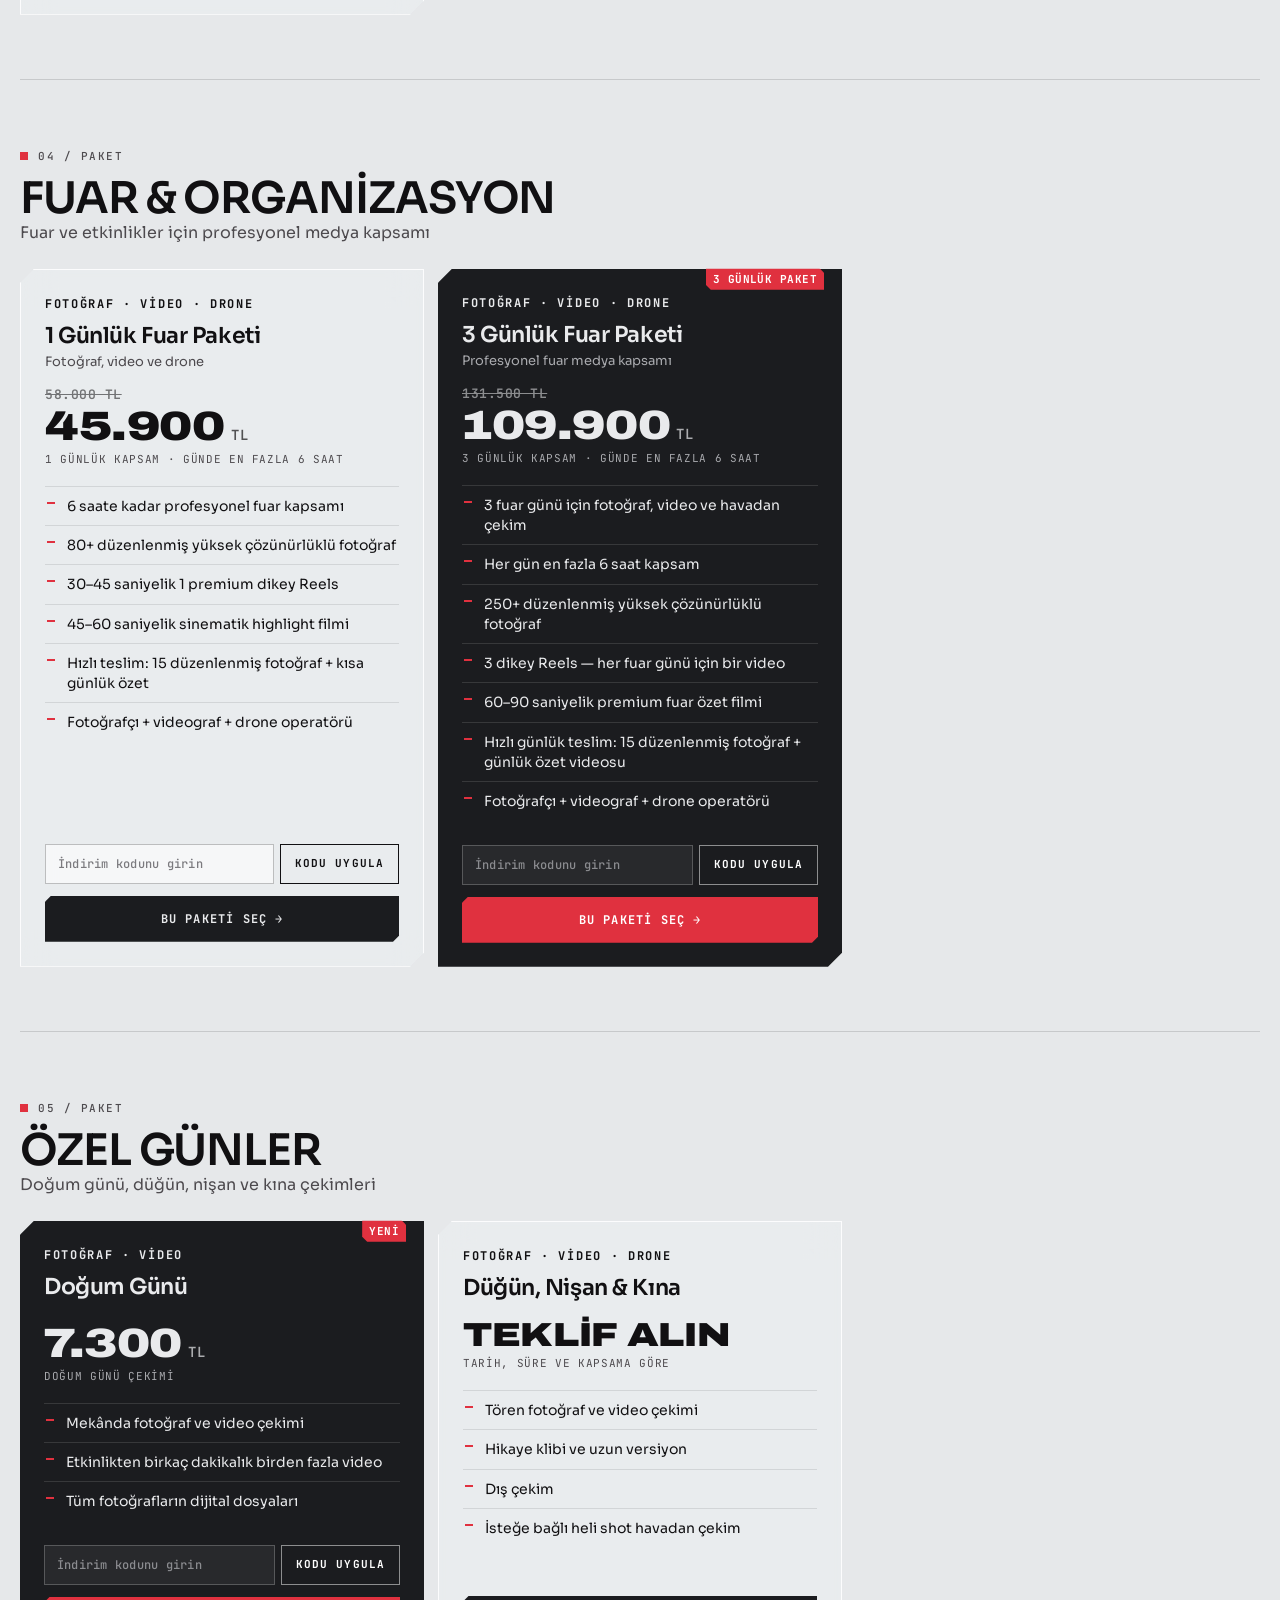
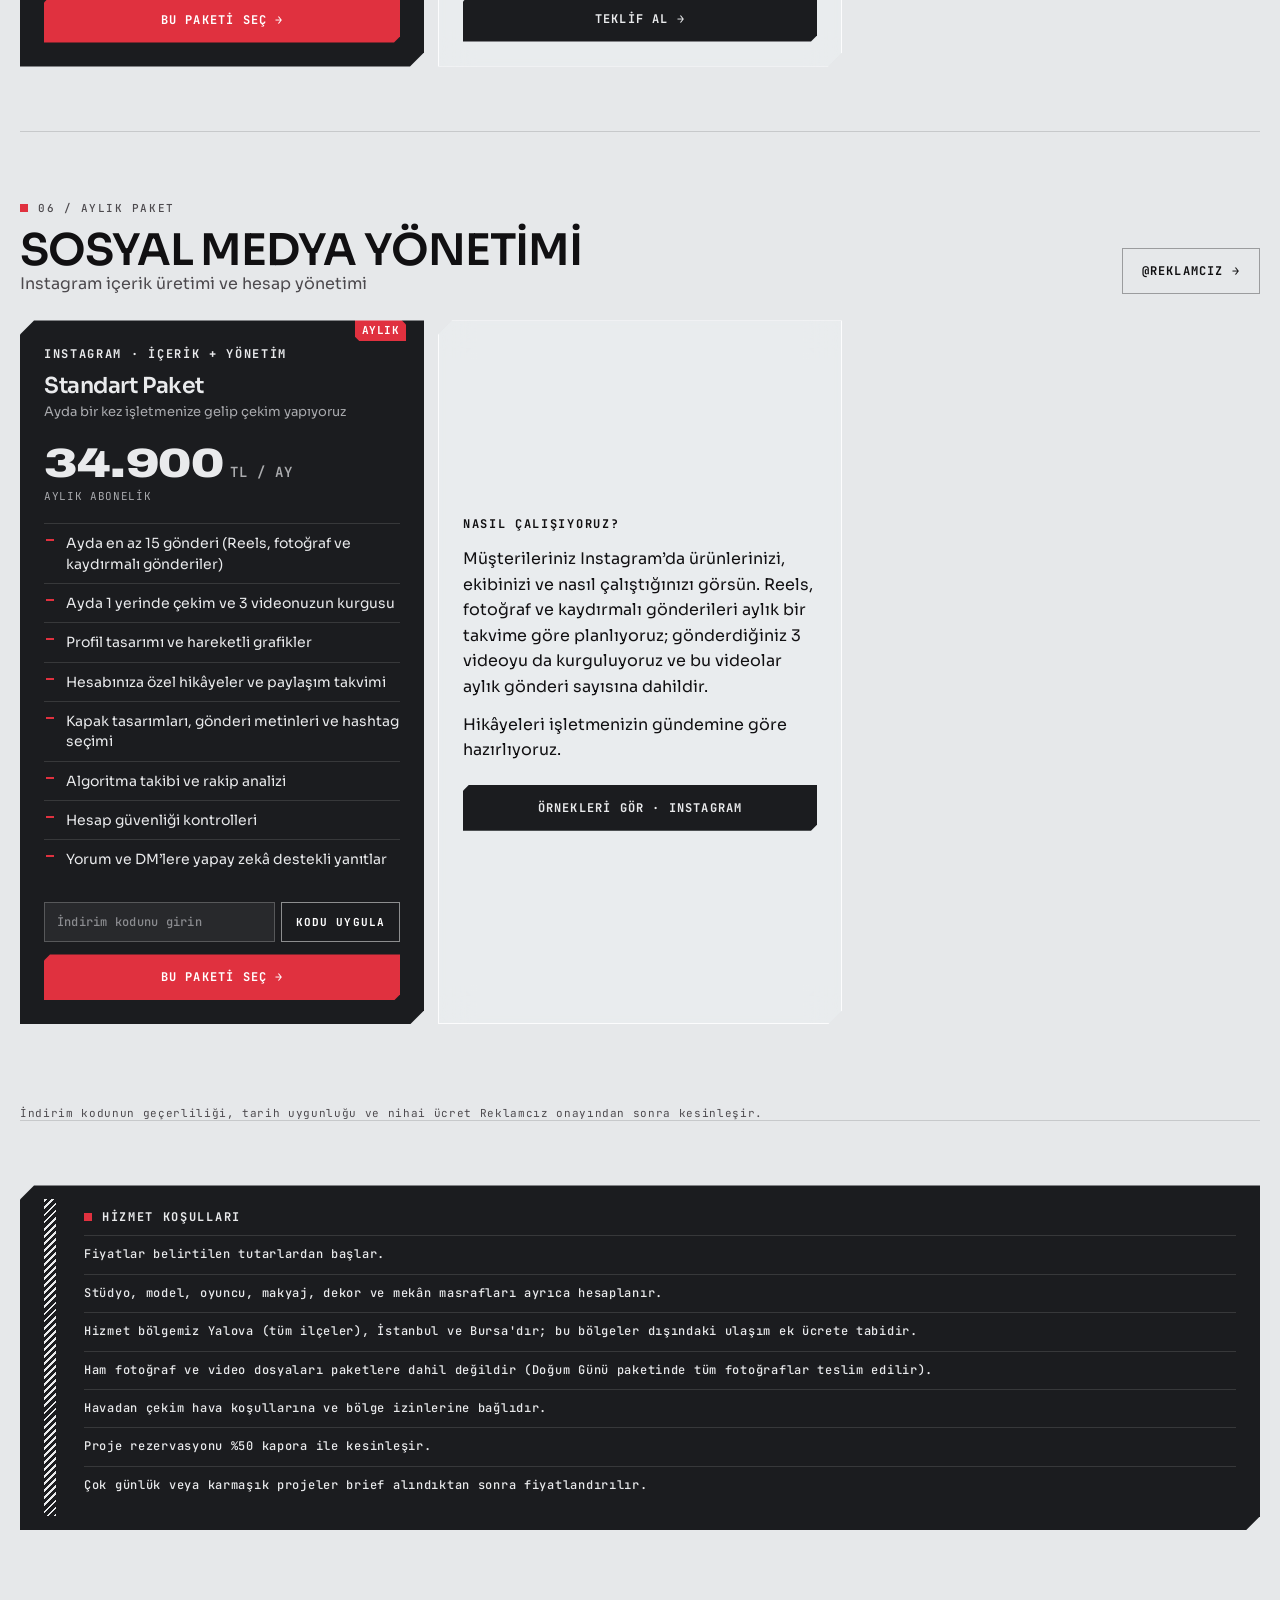
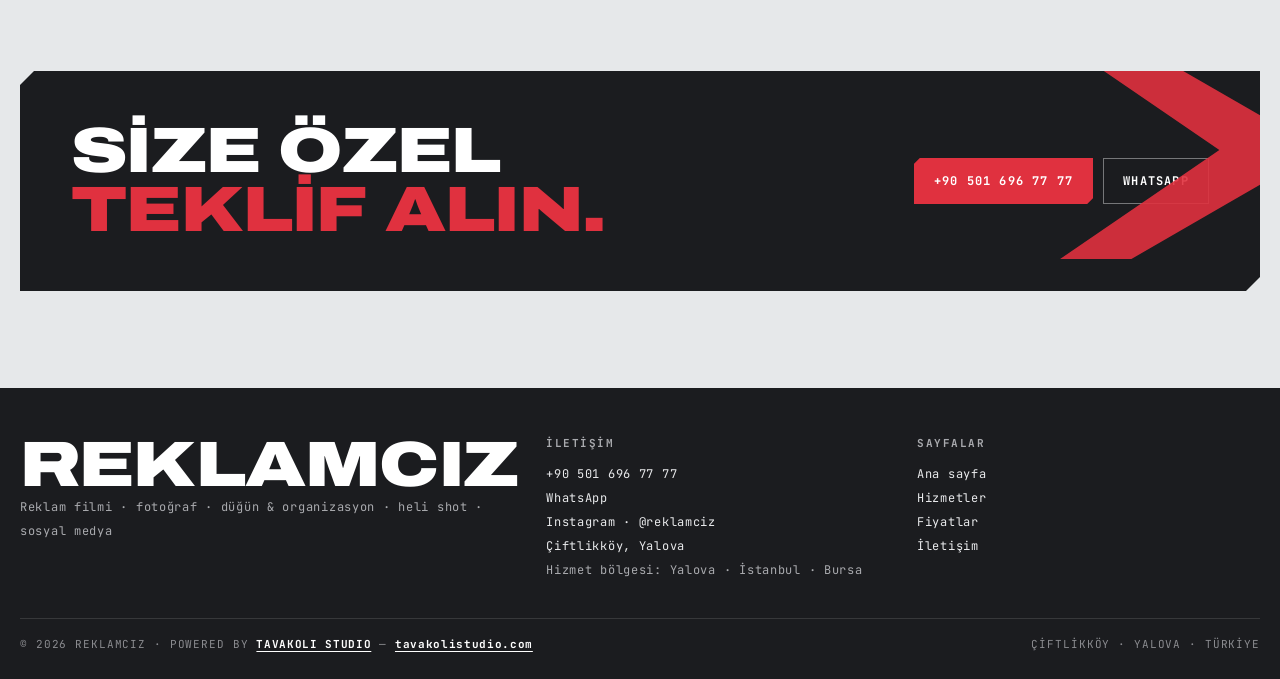
==== commit a4595337: "Prices: birthday 7.300 TL, other packages slightly reduced Co-Authored-By: Claude Opus 5.5 <noreply@" ====
--- a/fiyatlar.html
+++ b/fiyatlar.html
@@ -21,14 +21,14 @@
 <meta property="og:image:width" content="1200">
 <meta property="og:image:height" content="630">
 <meta property="og:image:alt" content="Reklamcız — reklam filmi, fotoğraf ve havadan çekim, Yalova">
-<meta property="article:modified_time" content="2026-11-22T00:00:00+03:00">
+<meta property="article:modified_time" content="2026-11-23T00:00:00+03:00">
 <meta name="twitter:card" content="summary_large_image">
 <meta name="twitter:title" content="Fiyatlar — Reklamcız · Yalova">
 <meta name="twitter:description" content="Reklamcız fiyat listesi: video, marka filmi, görsel kampanya, havadan çekim, fuar, doğum günü ve sosyal medya yönetimi paketleri. Yalova, İstanbul, Bursa.">
 <meta name="twitter:image" content="https://reklamciz.tavakolistudio.workers.dev/assets/og.jpg">
 <meta name="geo.region" content="TR-77">
 <meta name="geo.placename" content="Çiftlikköy, Yalova">
-<script type="application/ld+json">{"@context":"https://schema.org","@graph":[{"@type":["ProfessionalService","LocalBusiness"],"@id":"https://reklamciz.tavakolistudio.workers.dev/#business","name":"Reklamcız","alternateName":"Reklamciz","url":"https://reklamciz.tavakolistudio.workers.dev/","image":"https://reklamciz.tavakolistudio.workers.dev/assets/og.jpg","logo":"https://reklamciz.tavakolistudio.workers.dev/assets/favicon.svg","description":"Yalova Çiftlikköy merkezli reklam filmi, reklam fotoğrafçılığı, düğün ve organizasyon çekimi, heli shot havadan çekim ve sosyal medya yönetimi.","telephone":"+90 501 696 77 77","priceRange":"12.000 TL – 116.000 TL","currenciesAccepted":"TRY","address":{"@type":"PostalAddress","addressLocality":"Çiftlikköy","addressRegion":"Yalova","addressCountry":"TR"},"geo":{"@type":"GeoCoordinates","latitude":40.6603,"longitude":29.3239},"areaServed":[{"@type":"AdministrativeArea","name":"Yalova"},{"@type":"City","name":"İstanbul"},{"@type":"City","name":"Bursa"}],"sameAs":["https://tavakolistudio.com","https://www.instagram.com/reklamciz/"],"contactPoint":{"@type":"ContactPoint","telephone":"+90 501 696 77 77","contactType":"customer service","availableLanguage":["Turkish"]},"knowsAbout":["Reklam filmi","Reklam fotoğrafçılığı","Düğün çekimi","Doğum günü çekimi","Dron çekimi","Heli shot","Sosyal medya yönetimi"],"parentOrganization":{"@type":"Organization","name":"Tavakoli Studio","url":"https://tavakolistudio.com"}},{"@type":"WebSite","@id":"https://reklamciz.tavakolistudio.workers.dev/#website","url":"https://reklamciz.tavakolistudio.workers.dev/","name":"Reklamcız","inLanguage":"tr-TR","publisher":{"@id":"https://reklamciz.tavakolistudio.workers.dev/#business"}},{"@type":"WebPage","@id":"https://reklamciz.tavakolistudio.workers.dev/fiyatlar#webpage","url":"https://reklamciz.tavakolistudio.workers.dev/fiyatlar","name":"Fiyatlar — Reklamcız · Yalova","description":"Reklamcız fiyat listesi: video, marka filmi, görsel kampanya, havadan çekim, fuar, doğum günü ve sosyal medya yönetimi paketleri. Yalova, İstanbul, Bursa.","inLanguage":"tr-TR","isPartOf":{"@id":"https://reklamciz.tavakolistudio.workers.dev/#website"},"about":{"@id":"https://reklamciz.tavakolistudio.workers.dev/#business"},"datePublished":"2026-11-22","dateModified":"2026-11-22","primaryImageOfPage":"https://reklamciz.tavakolistudio.workers.dev/assets/og.jpg"},{"@type":"OfferCatalog","name":"Reklamcız fiyat listesi","itemListElement":[{"@type":"Offer","name":"Video Essential","price":"17500","priceCurrency":"TRY","availability":"https://schema.org/InStock","url":"https://reklamciz.tavakolistudio.workers.dev/fiyatlar","seller":{"@id":"https://reklamciz.tavakolistudio.workers.dev/#business"}},{"@type":"Offer","name":"Marka Filmi","price":"33000","priceCurrency":"TRY","availability":"https://schema.org/InStock","url":"https://reklamciz.tavakolistudio.workers.dev/fiyatlar","seller":{"@id":"https://reklamciz.tavakolistudio.workers.dev/#business"}},{"@type":"Offer","name":"Görsel Kampanya","price":"45500","priceCurrency":"TRY","availability":"https://schema.org/InStock","url":"https://reklamciz.tavakolistudio.workers.dev/fiyatlar","seller":{"@id":"https://reklamciz.tavakolistudio.workers.dev/#business"}},{"@type":"Offer","name":"Havadan Signature","price":"63000","priceCurrency":"TRY","availability":"https://schema.org/InStock","url":"https://reklamciz.tavakolistudio.workers.dev/fiyatlar","seller":{"@id":"https://reklamciz.tavakolistudio.workers.dev/#business"}},{"@type":"Offer","name":"1 Günlük Fuar Paketi","price":"48000","priceCurrency":"TRY","availability":"https://schema.org/InStock","url":"https://reklamciz.tavakolistudio.workers.dev/fiyatlar","seller":{"@id":"https://reklamciz.tavakolistudio.workers.dev/#business"}},{"@type":"Offer","name":"3 Günlük Fuar Paketi","price":"116000","priceCurrency":"TRY","availability":"https://schema.org/InStock","url":"https://reklamciz.tavakolistudio.workers.dev/fiyatlar","seller":{"@id":"https://reklamciz.tavakolistudio.workers.dev/#business"}},{"@type":"Offer","name":"Doğum Günü","price":"12000","priceCurrency":"TRY","availability":"https://schema.org/InStock","url":"https://reklamciz.tavakolistudio.workers.dev/fiyatlar","seller":{"@id":"https://reklamciz.tavakolistudio.workers.dev/#business"}},{"@type":"Offer","name":"Sosyal Medya — Standart Paket (aylık)","price":"36000","priceCurrency":"TRY","availability":"https://schema.org/InStock","url":"https://reklamciz.tavakolistudio.workers.dev/fiyatlar","seller":{"@id":"https://reklamciz.tavakolistudio.workers.dev/#business"}}]}]}</script>
+<script type="application/ld+json">{"@context":"https://schema.org","@graph":[{"@type":["ProfessionalService","LocalBusiness"],"@id":"https://reklamciz.tavakolistudio.workers.dev/#business","name":"Reklamcız","alternateName":"Reklamciz","url":"https://reklamciz.tavakolistudio.workers.dev/","image":"https://reklamciz.tavakolistudio.workers.dev/assets/og.jpg","logo":"https://reklamciz.tavakolistudio.workers.dev/assets/favicon.svg","description":"Yalova Çiftlikköy merkezli reklam filmi, reklam fotoğrafçılığı, düğün ve organizasyon çekimi, heli shot havadan çekim ve sosyal medya yönetimi.","telephone":"+90 501 696 77 77","priceRange":"7.300 TL – 109.900 TL","currenciesAccepted":"TRY","address":{"@type":"PostalAddress","addressLocality":"Çiftlikköy","addressRegion":"Yalova","addressCountry":"TR"},"geo":{"@type":"GeoCoordinates","latitude":40.6603,"longitude":29.3239},"areaServed":[{"@type":"AdministrativeArea","name":"Yalova"},{"@type":"City","name":"İstanbul"},{"@type":"City","name":"Bursa"}],"sameAs":["https://tavakolistudio.com","https://www.instagram.com/reklamciz/"],"contactPoint":{"@type":"ContactPoint","telephone":"+90 501 696 77 77","contactType":"customer service","availableLanguage":["Turkish"]},"knowsAbout":["Reklam filmi","Reklam fotoğrafçılığı","Düğün çekimi","Doğum günü çekimi","Dron çekimi","Heli shot","Sosyal medya yönetimi"],"parentOrganization":{"@type":"Organization","name":"Tavakoli Studio","url":"https://tavakolistudio.com"}},{"@type":"WebSite","@id":"https://reklamciz.tavakolistudio.workers.dev/#website","url":"https://reklamciz.tavakolistudio.workers.dev/","name":"Reklamcız","inLanguage":"tr-TR","publisher":{"@id":"https://reklamciz.tavakolistudio.workers.dev/#business"}},{"@type":"WebPage","@id":"https://reklamciz.tavakolistudio.workers.dev/fiyatlar#webpage","url":"https://reklamciz.tavakolistudio.workers.dev/fiyatlar","name":"Fiyatlar — Reklamcız · Yalova","description":"Reklamcız fiyat listesi: video, marka filmi, görsel kampanya, havadan çekim, fuar, doğum günü ve sosyal medya yönetimi paketleri. Yalova, İstanbul, Bursa.","inLanguage":"tr-TR","isPartOf":{"@id":"https://reklamciz.tavakolistudio.workers.dev/#website"},"about":{"@id":"https://reklamciz.tavakolistudio.workers.dev/#business"},"datePublished":"2026-11-22","dateModified":"2026-11-23","primaryImageOfPage":"https://reklamciz.tavakolistudio.workers.dev/assets/og.jpg"},{"@type":"OfferCatalog","name":"Reklamcız fiyat listesi","itemListElement":[{"@type":"Offer","name":"Video Essential","price":"16900","priceCurrency":"TRY","availability":"https://schema.org/InStock","url":"https://reklamciz.tavakolistudio.workers.dev/fiyatlar","seller":{"@id":"https://reklamciz.tavakolistudio.workers.dev/#business"}},{"@type":"Offer","name":"Marka Filmi","price":"31900","priceCurrency":"TRY","availability":"https://schema.org/InStock","url":"https://reklamciz.tavakolistudio.workers.dev/fiyatlar","seller":{"@id":"https://reklamciz.tavakolistudio.workers.dev/#business"}},{"@type":"Offer","name":"Görsel Kampanya","price":"43900","priceCurrency":"TRY","availability":"https://schema.org/InStock","url":"https://reklamciz.tavakolistudio.workers.dev/fiyatlar","seller":{"@id":"https://reklamciz.tavakolistudio.workers.dev/#business"}},{"@type":"Offer","name":"Havadan Signature","price":"59900","priceCurrency":"TRY","availability":"https://schema.org/InStock","url":"https://reklamciz.tavakolistudio.workers.dev/fiyatlar","seller":{"@id":"https://reklamciz.tavakolistudio.workers.dev/#business"}},{"@type":"Offer","name":"1 Günlük Fuar Paketi","price":"45900","priceCurrency":"TRY","availability":"https://schema.org/InStock","url":"https://reklamciz.tavakolistudio.workers.dev/fiyatlar","seller":{"@id":"https://reklamciz.tavakolistudio.workers.dev/#business"}},{"@type":"Offer","name":"3 Günlük Fuar Paketi","price":"109900","priceCurrency":"TRY","availability":"https://schema.org/InStock","url":"https://reklamciz.tavakolistudio.workers.dev/fiyatlar","seller":{"@id":"https://reklamciz.tavakolistudio.workers.dev/#business"}},{"@type":"Offer","name":"Doğum Günü","price":"7300","priceCurrency":"TRY","availability":"https://schema.org/InStock","url":"https://reklamciz.tavakolistudio.workers.dev/fiyatlar","seller":{"@id":"https://reklamciz.tavakolistudio.workers.dev/#business"}},{"@type":"Offer","name":"Sosyal Medya — Standart Paket (aylık)","price":"34900","priceCurrency":"TRY","availability":"https://schema.org/InStock","url":"https://reklamciz.tavakolistudio.workers.dev/fiyatlar","seller":{"@id":"https://reklamciz.tavakolistudio.workers.dev/#business"}}]}]}</script>
 <!--/seo-->
 <link rel="preconnect" href="https://fonts.googleapis.com">
 <link rel="preconnect" href="https://fonts.gstatic.com" crossorigin>
@@ -64,10 +64,10 @@
         <div><span class="eyebrow">01 / PAKET</span><h2 class="h2">REKLAM FİLMİ · VİDEO</h2><p class="muted">Sosyal medya ve marka filmleri</p></div>
       </header>
       <div class="pgrid">
-        <article class="pcard glass reveal" data-base="17500" data-name="Video Essential" data-pkg="video-essential" data-group="reklam-filmi">
+        <article class="pcard glass reveal" data-base="16900" data-name="Video Essential" data-pkg="video-essential" data-group="reklam-filmi">
           <div class="pname">VİDEO</div>
           <h3 class="ptitle">Video Essential</h3>
-          <div class="price"><s class="old" hidden></s><span class="amt">17.500</span><small>TL</small></div>
+          <div class="price"><s class="old" hidden></s><span class="amt">16.900</span><small>TL</small></div>
           <p class="pnote">1 SAAT</p>
           <ul><li>1 saat profesyonel video çekimi</li><li>30–45 saniyelik bir dikey video</li><li>Kurgu, renk düzeltmesi ve müzik</li><li>Reels ve sosyal medya reklamları için uygun</li><li>1 revizyon turu</li><li>7 iş günü içinde teslim</li></ul>
           <form class="disc" novalidate>
@@ -78,10 +78,10 @@
           </form>
           <a class="btn dark choose" href="https://wa.me/905016967777?text=Merhaba%2C%20%22Video%20Essential%22%20paketini%20se%C3%A7mek%20istiyorum." target="_blank" rel="noopener">BU PAKETİ SEÇ →</a>
         </article>
-        <article class="pcard glass reveal" data-base="33000" data-name="Marka Filmi" data-pkg="marka-filmi" data-group="reklam-filmi">
+        <article class="pcard glass reveal" data-base="31900" data-name="Marka Filmi" data-pkg="marka-filmi" data-group="reklam-filmi">
           <div class="pname">VİDEO</div>
           <h3 class="ptitle">Marka Filmi</h3>
-          <div class="price"><s class="old" hidden></s><span class="amt">33.000</span><small>TL</small></div>
+          <div class="price"><s class="old" hidden></s><span class="amt">31.900</span><small>TL</small></div>
           <p class="pnote">3 SAAT</p>
           <ul><li>3 saat video çekimi</li><li>60–90 saniyelik bir ana film</li><li>20–30 saniyelik 2 dikey video</li><li>Sinematik kurgu ve profesyonel renk düzeltmesi</li><li>Lisanslı müzik</li><li>2 revizyon turu</li><li>10–14 iş günü içinde teslim</li></ul>
           <form class="disc" novalidate>
@@ -99,10 +99,10 @@
         <div><span class="eyebrow">02 / PAKET</span><h2 class="h2">REKLAM FOTOĞRAFI · KOMBİNE</h2><p class="muted">Fotoğraf ve video birlikte</p></div>
       </header>
       <div class="pgrid">
-        <article class="pcard dark reveal" data-base="45500" data-name="Görsel Kampanya" data-pkg="gorsel-kampanya" data-group="reklam-fotografi"><span class="tag badge">ÖZEL TEKLİF</span>
+        <article class="pcard dark reveal" data-base="43900" data-name="Görsel Kampanya" data-pkg="gorsel-kampanya" data-group="reklam-fotografi"><span class="tag badge">ÖZEL TEKLİF</span>
           <div class="pname">KOMBİNE</div>
           <h3 class="ptitle">Görsel Kampanya</h3>
-          <div class="price"><s class="old" hidden></s><span class="amt">45.500</span><small>TL</small></div>
+          <div class="price"><s class="old" hidden></s><span class="amt">43.900</span><small>TL</small></div>
           <p class="pnote">3 SAAT</p>
           <ul><li>3 saat fotoğraf ve video çekimi</li><li>Fotoğraf ve video prodüksiyon ekibi</li><li>Tam düzenlemeli 30 seçilmiş fotoğraf</li><li>60–90 saniyelik bir reklam filmi</li><li>Reels için 2 dikey video</li><li>Web sitesi ve sosyal medya için uygun teslimler</li><li>2 revizyon turu</li><li>10–14 iş günü içinde teslim</li></ul>
           <form class="disc" novalidate>
@@ -120,10 +120,10 @@
         <div><span class="eyebrow">03 / PAKET</span><h2 class="h2">HELİ SHOT · HAVADAN ÇEKİM</h2><p class="muted">Fotoğraf, video ve drone ile havadan çekim</p></div>
       </header>
       <div class="pgrid">
-        <article class="pcard glass reveal" data-base="63000" data-name="Havadan Signature" data-pkg="havadan-signature" data-group="heli-shot">
+        <article class="pcard glass reveal" data-base="59900" data-name="Havadan Signature" data-pkg="havadan-signature" data-group="heli-shot">
           <div class="pname">KOMBİNE · HAVADAN ÇEKİM</div>
           <h3 class="ptitle">Havadan Signature</h3>
-          <div class="price"><s class="old" hidden></s><span class="amt">63.000</span><small>TL</small></div>
+          <div class="price"><s class="old" hidden></s><span class="amt">59.900</span><small>TL</small></div>
           <p class="pnote">4 SAAT</p>
           <ul><li>Fotoğraf, video ve havadan çekim</li><li>Fotoğraf ve video prodüksiyon ekibi</li><li>Tam düzenlemeli 40 seçilmiş fotoğraf</li><li>60–90 saniyelik bir ana film</li><li>Reels için 3 dikey video</li><li>Sinematik hava planları</li><li>Profesyonel kurgu ve color grading</li><li>2 revizyon turu</li><li>14 iş günü içinde teslim</li></ul>
           <form class="disc" novalidate>
@@ -141,10 +141,10 @@
         <div><span class="eyebrow">04 / PAKET</span><h2 class="h2">FUAR & ORGANİZASYON</h2><p class="muted">Fuar ve etkinlikler için profesyonel medya kapsamı</p></div>
       </header>
       <div class="pgrid">
-        <article class="pcard glass reveal" data-base="48000" data-name="1 Günlük Fuar Paketi" data-pkg="fuar-1-gun" data-group="fuar">
+        <article class="pcard glass reveal" data-base="45900" data-name="1 Günlük Fuar Paketi" data-pkg="fuar-1-gun" data-group="fuar">
           <div class="pname">FOTOĞRAF · VİDEO · DRONE</div>
           <h3 class="ptitle">1 Günlük Fuar Paketi</h3><p class="psub">Fotoğraf, video ve drone</p>
-          <div class="price"><s class="old">58.000 TL</s><span class="amt">48.000</span><small>TL</small></div>
+          <div class="price"><s class="old">58.000 TL</s><span class="amt">45.900</span><small>TL</small></div>
           <p class="pnote">1 GÜNLÜK KAPSAM · GÜNDE EN FAZLA 6 SAAT</p>
           <ul><li>6 saate kadar profesyonel fuar kapsamı</li><li>80+ düzenlenmiş yüksek çözünürlüklü fotoğraf</li><li>30–45 saniyelik 1 premium dikey Reels</li><li>45–60 saniyelik sinematik highlight filmi</li><li>Hızlı teslim: 15 düzenlenmiş fotoğraf + kısa günlük özet</li><li>Fotoğrafçı + videograf + drone operatörü</li></ul>
           <form class="disc" novalidate>
@@ -155,10 +155,10 @@
           </form>
           <a class="btn dark choose" href="https://wa.me/905016967777?text=Merhaba%2C%20%221%20G%C3%BCnl%C3%BCk%20Fuar%20Paketi%22%20paketini%20se%C3%A7mek%20istiyorum." target="_blank" rel="noopener">BU PAKETİ SEÇ →</a>
         </article>
-        <article class="pcard dark reveal" data-base="116000" data-name="3 Günlük Fuar Paketi" data-pkg="fuar-3-gun" data-group="fuar"><span class="tag badge">3 GÜNLÜK PAKET</span>
+        <article class="pcard dark reveal" data-base="109900" data-name="3 Günlük Fuar Paketi" data-pkg="fuar-3-gun" data-group="fuar"><span class="tag badge">3 GÜNLÜK PAKET</span>
           <div class="pname">FOTOĞRAF · VİDEO · DRONE</div>
           <h3 class="ptitle">3 Günlük Fuar Paketi</h3><p class="psub">Profesyonel fuar medya kapsamı</p>
-          <div class="price"><s class="old">131.500 TL</s><span class="amt">116.000</span><small>TL</small></div>
+          <div class="price"><s class="old">131.500 TL</s><span class="amt">109.900</span><small>TL</small></div>
           <p class="pnote">3 GÜNLÜK KAPSAM · GÜNDE EN FAZLA 6 SAAT</p>
           <ul><li>3 fuar günü için fotoğraf, video ve havadan çekim</li><li>Her gün en fazla 6 saat kapsam</li><li>250+ düzenlenmiş yüksek çözünürlüklü fotoğraf</li><li>3 dikey Reels — her fuar günü için bir video</li><li>60–90 saniyelik premium fuar özet filmi</li><li>Hızlı günlük teslim: 15 düzenlenmiş fotoğraf + günlük özet videosu</li><li>Fotoğrafçı + videograf + drone operatörü</li></ul>
           <form class="disc" novalidate>
@@ -176,10 +176,10 @@
         <div><span class="eyebrow">05 / PAKET</span><h2 class="h2">ÖZEL GÜNLER</h2><p class="muted">Doğum günü, düğün, nişan ve kına çekimleri</p></div>
       </header>
       <div class="pgrid">
-        <article class="pcard dark reveal" data-base="12000" data-name="Doğum Günü" data-pkg="dogum-gunu" data-group="ozel-gunler"><span class="tag badge">YENİ</span>
+        <article class="pcard dark reveal" data-base="7300" data-name="Doğum Günü" data-pkg="dogum-gunu" data-group="ozel-gunler"><span class="tag badge">YENİ</span>
           <div class="pname">FOTOĞRAF · VİDEO</div>
           <h3 class="ptitle">Doğum Günü</h3>
-          <div class="price"><s class="old" hidden></s><span class="amt">12.000</span><small>TL</small></div>
+          <div class="price"><s class="old" hidden></s><span class="amt">7.300</span><small>TL</small></div>
           <p class="pnote">DOĞUM GÜNÜ ÇEKİMİ</p>
           <ul><li>Mekânda fotoğraf ve video çekimi</li><li>Etkinlikten birkaç dakikalık birden fazla video</li><li>Tüm fotoğrafların dijital dosyaları</li></ul>
           <form class="disc" novalidate>
@@ -206,10 +206,10 @@
         <a class="btn line" href="https://www.instagram.com/reklamciz/" target="_blank" rel="noopener">@REKLAMCIZ →</a>
       </header>
       <div class="pgrid">
-        <article class="pcard dark reveal" data-base="36000" data-name="Sosyal Medya — Standart Paket" data-pkg="sosyal-standart" data-group="sosyal-medya"><span class="tag badge">AYLIK</span>
+        <article class="pcard dark reveal" data-base="34900" data-name="Sosyal Medya — Standart Paket" data-pkg="sosyal-standart" data-group="sosyal-medya"><span class="tag badge">AYLIK</span>
           <div class="pname">INSTAGRAM · İÇERİK + YÖNETİM</div>
           <h3 class="ptitle">Standart Paket</h3><p class="psub">Ayda bir kez işletmenize gelip çekim yapıyoruz</p>
-          <div class="price"><s class="old" hidden></s><span class="amt">36.000</span><small>TL / AY</small></div>
+          <div class="price"><s class="old" hidden></s><span class="amt">34.900</span><small>TL / AY</small></div>
           <p class="pnote">AYLIK ABONELİK</p>
           <ul><li>Ayda en az 15 gönderi (Reels, fotoğraf ve kaydırmalı gönderiler)</li><li>Ayda 1 yerinde çekim ve 3 videonuzun kurgusu</li><li>Profil tasarımı ve hareketli grafikler</li><li>Hesabınıza özel hikâyeler ve paylaşım takvimi</li><li>Kapak tasarımları, gönderi metinleri ve hashtag seçimi</li><li>Algoritma takibi ve rakip analizi</li><li>Hesap güvenliği kontrolleri</li><li>Yorum ve DM’lere yapay zekâ destekli yanıtlar</li></ul>
           <form class="disc" novalidate>
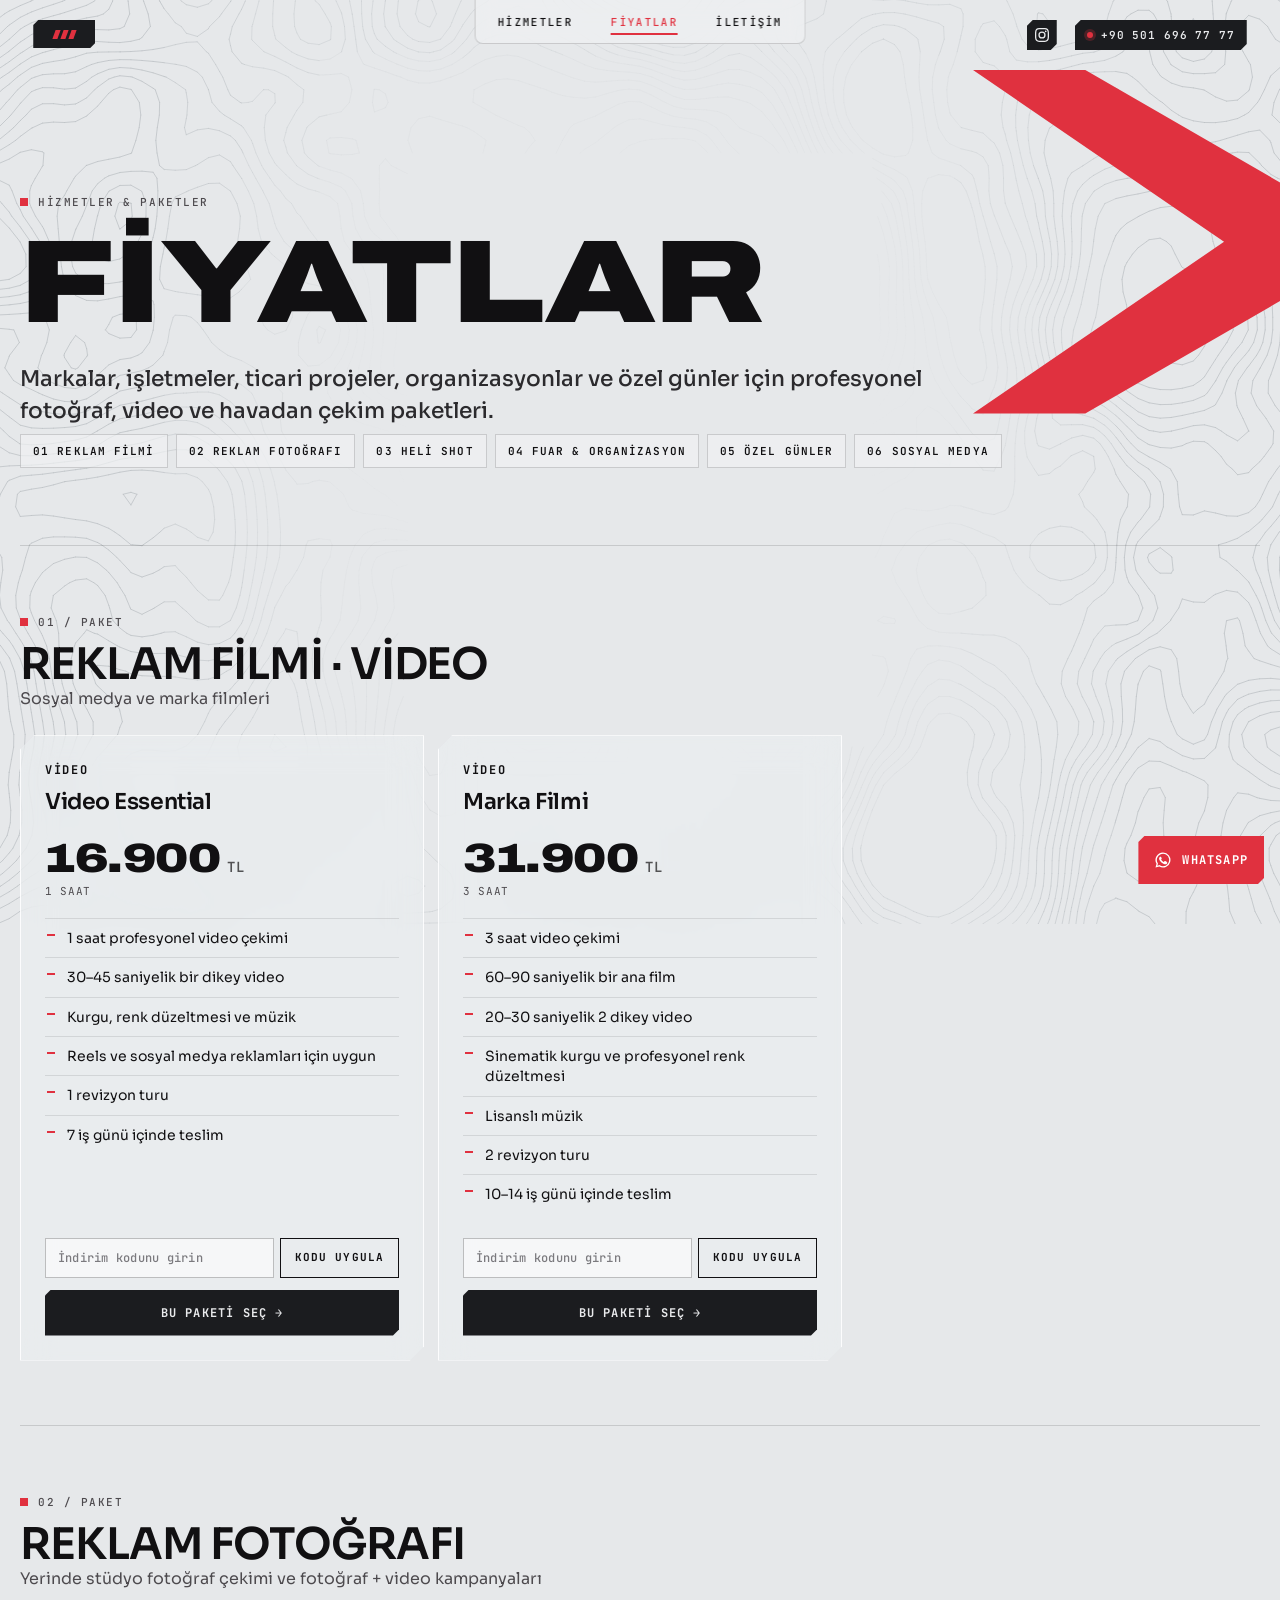
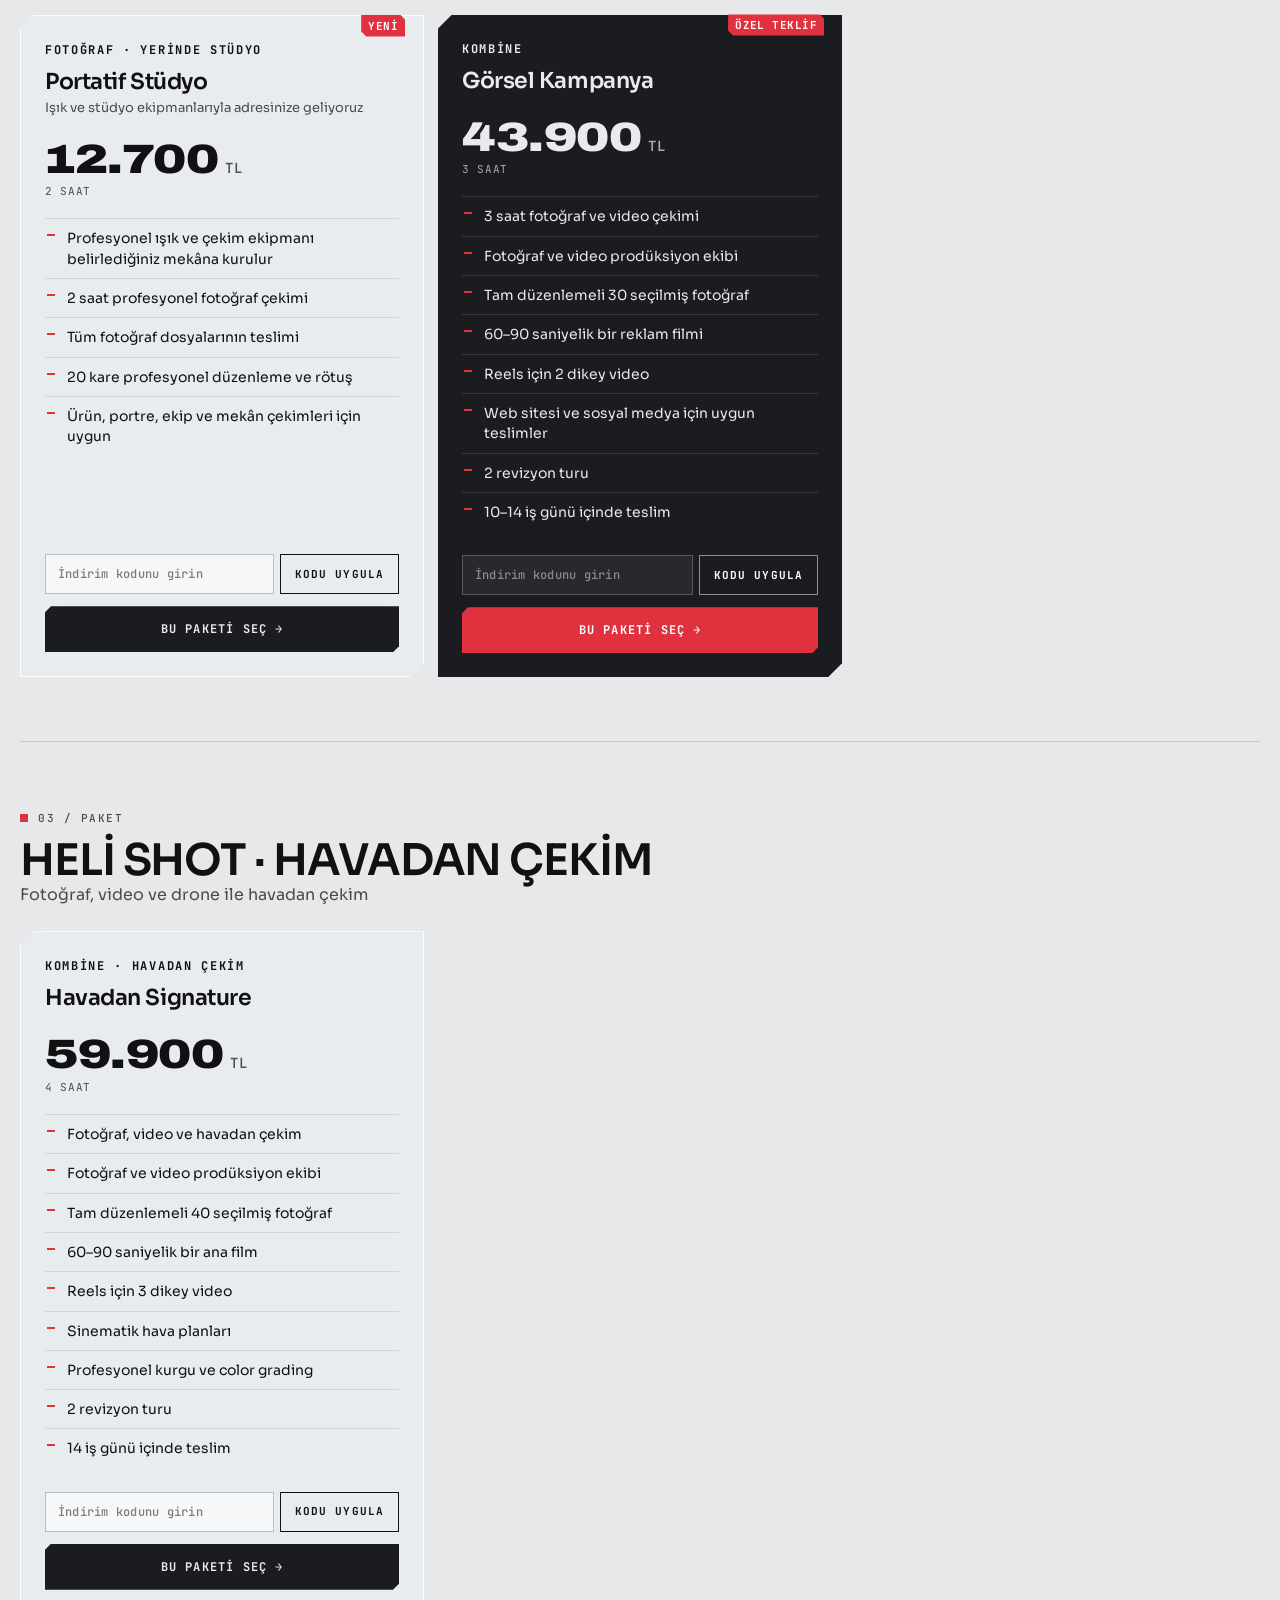
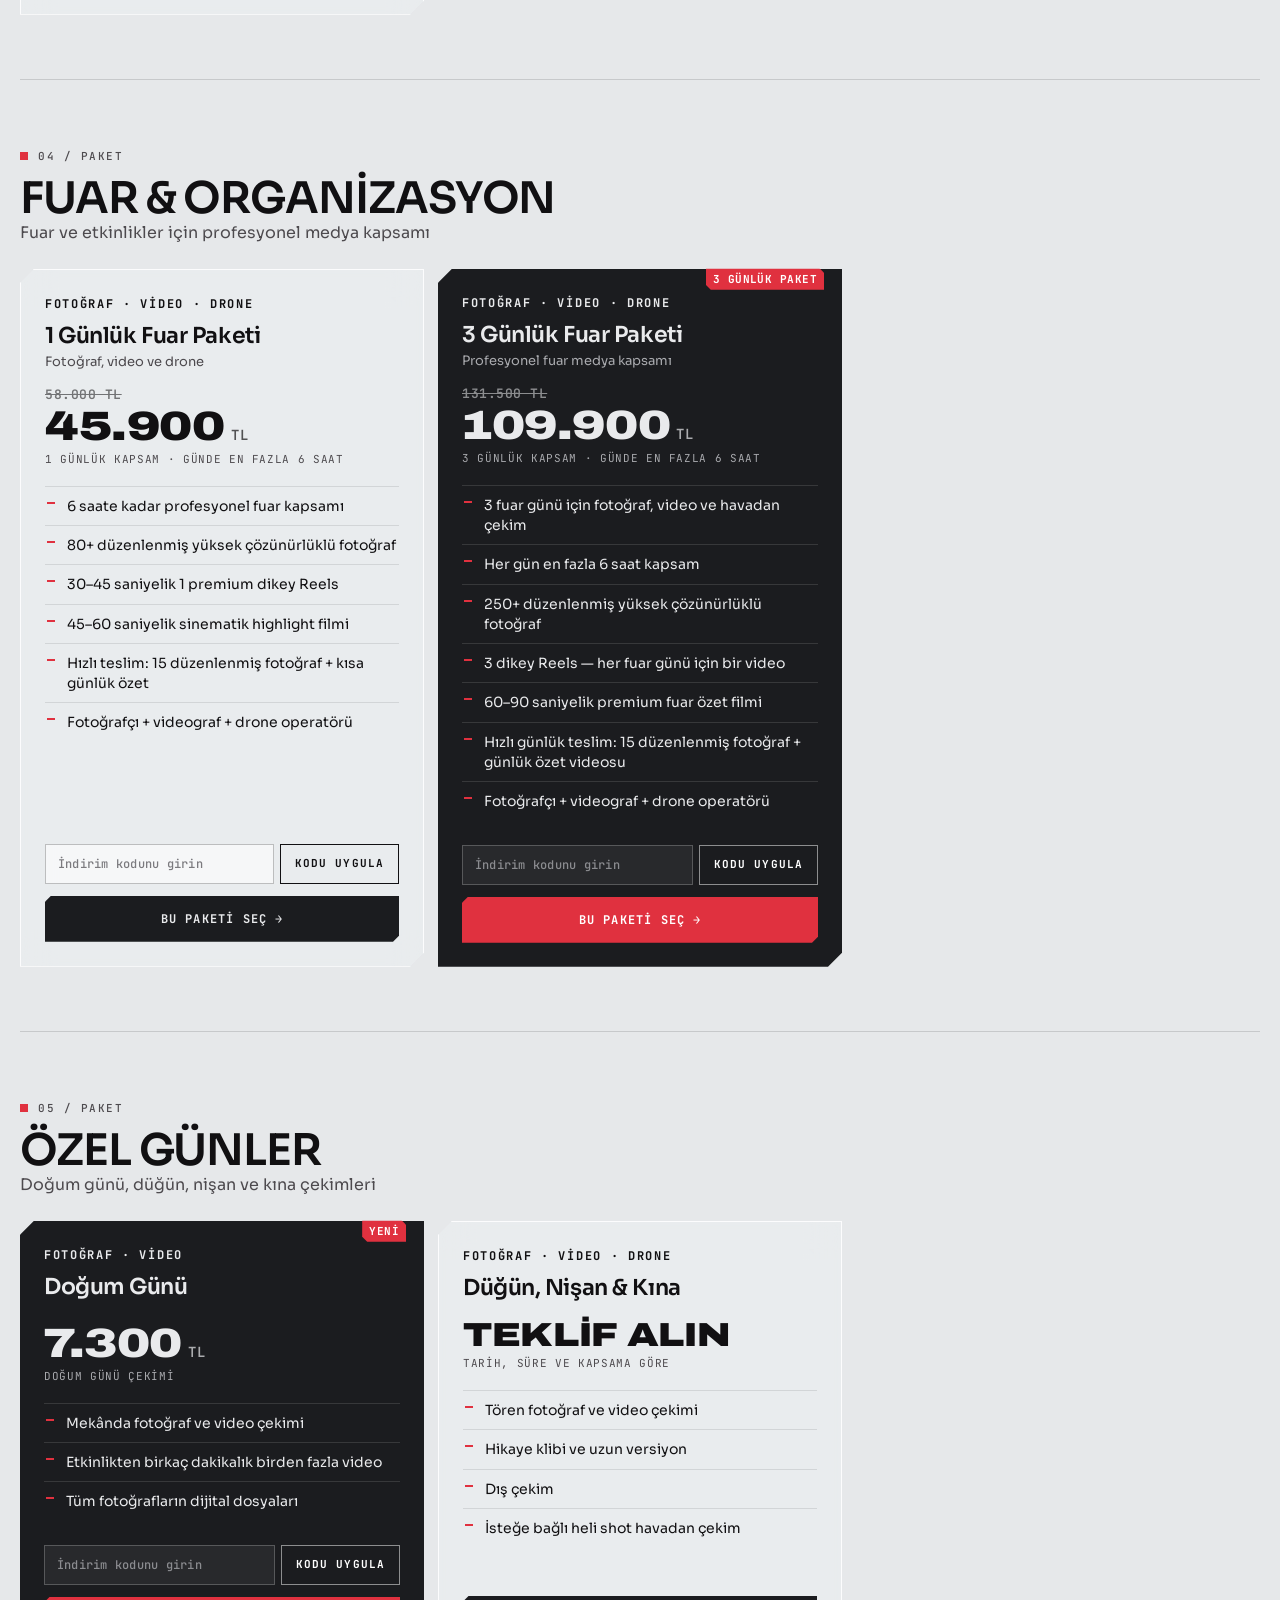
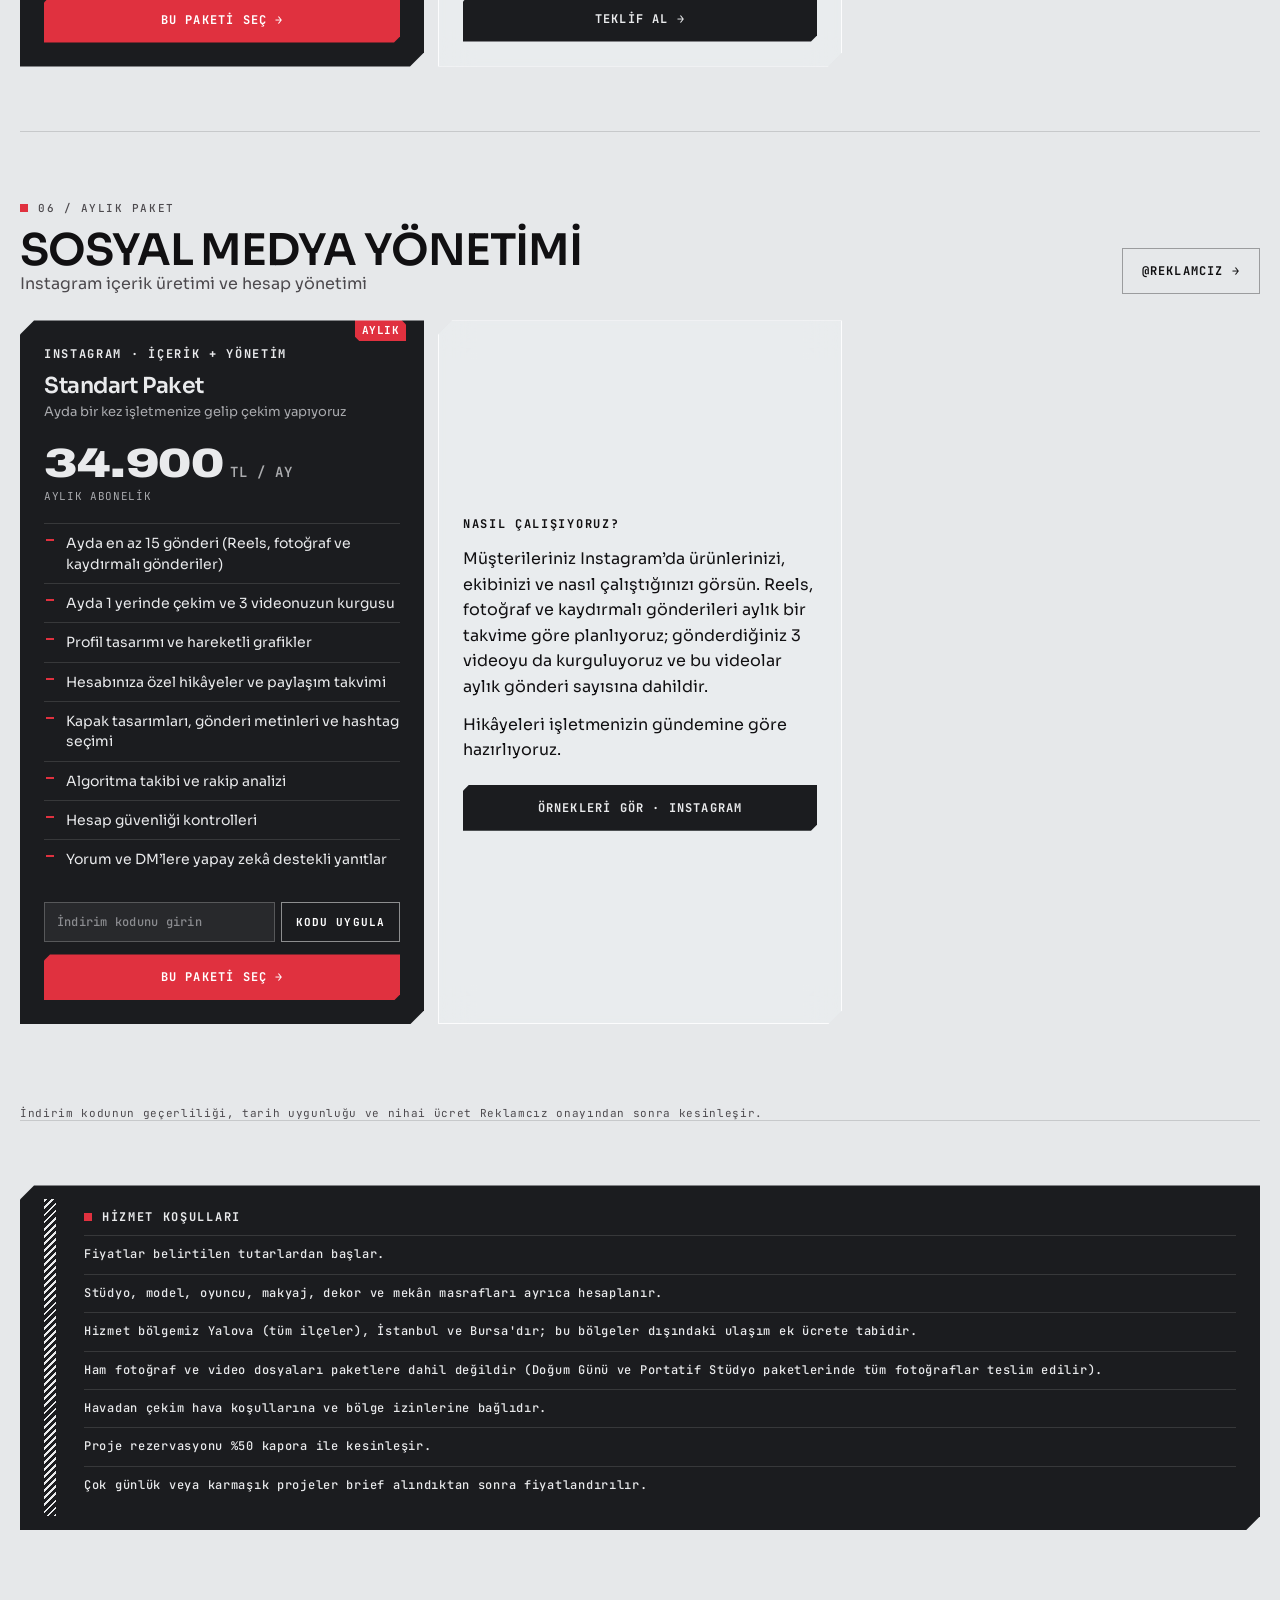
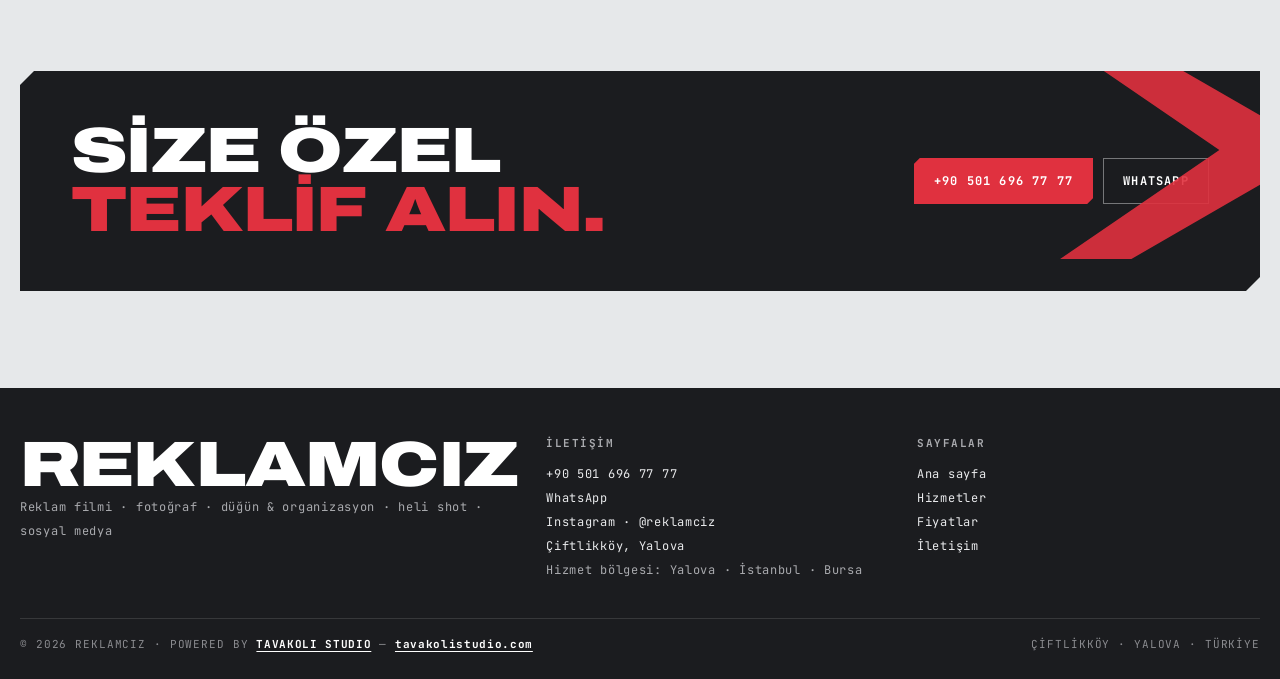
==== commit 9394158d: "Add Portatif Stüdyo package (12.700 TL) Co-Authored-By: Claude Opus 5.5 <noreply@anthropic.com>" ====
--- a/fiyatlar.html
+++ b/fiyatlar.html
@@ -28,7 +28,7 @@
 <meta name="twitter:image" content="https://reklamciz.tavakolistudio.workers.dev/assets/og.jpg">
 <meta name="geo.region" content="TR-77">
 <meta name="geo.placename" content="Çiftlikköy, Yalova">
-<script type="application/ld+json">{"@context":"https://schema.org","@graph":[{"@type":["ProfessionalService","LocalBusiness"],"@id":"https://reklamciz.tavakolistudio.workers.dev/#business","name":"Reklamcız","alternateName":"Reklamciz","url":"https://reklamciz.tavakolistudio.workers.dev/","image":"https://reklamciz.tavakolistudio.workers.dev/assets/og.jpg","logo":"https://reklamciz.tavakolistudio.workers.dev/assets/favicon.svg","description":"Yalova Çiftlikköy merkezli reklam filmi, reklam fotoğrafçılığı, düğün ve organizasyon çekimi, heli shot havadan çekim ve sosyal medya yönetimi.","telephone":"+90 501 696 77 77","priceRange":"7.300 TL – 109.900 TL","currenciesAccepted":"TRY","address":{"@type":"PostalAddress","addressLocality":"Çiftlikköy","addressRegion":"Yalova","addressCountry":"TR"},"geo":{"@type":"GeoCoordinates","latitude":40.6603,"longitude":29.3239},"areaServed":[{"@type":"AdministrativeArea","name":"Yalova"},{"@type":"City","name":"İstanbul"},{"@type":"City","name":"Bursa"}],"sameAs":["https://tavakolistudio.com","https://www.instagram.com/reklamciz/"],"contactPoint":{"@type":"ContactPoint","telephone":"+90 501 696 77 77","contactType":"customer service","availableLanguage":["Turkish"]},"knowsAbout":["Reklam filmi","Reklam fotoğrafçılığı","Düğün çekimi","Doğum günü çekimi","Dron çekimi","Heli shot","Sosyal medya yönetimi"],"parentOrganization":{"@type":"Organization","name":"Tavakoli Studio","url":"https://tavakolistudio.com"}},{"@type":"WebSite","@id":"https://reklamciz.tavakolistudio.workers.dev/#website","url":"https://reklamciz.tavakolistudio.workers.dev/","name":"Reklamcız","inLanguage":"tr-TR","publisher":{"@id":"https://reklamciz.tavakolistudio.workers.dev/#business"}},{"@type":"WebPage","@id":"https://reklamciz.tavakolistudio.workers.dev/fiyatlar#webpage","url":"https://reklamciz.tavakolistudio.workers.dev/fiyatlar","name":"Fiyatlar — Reklamcız · Yalova","description":"Reklamcız fiyat listesi: video, marka filmi, görsel kampanya, havadan çekim, fuar, doğum günü ve sosyal medya yönetimi paketleri. Yalova, İstanbul, Bursa.","inLanguage":"tr-TR","isPartOf":{"@id":"https://reklamciz.tavakolistudio.workers.dev/#website"},"about":{"@id":"https://reklamciz.tavakolistudio.workers.dev/#business"},"datePublished":"2026-11-22","dateModified":"2026-11-23","primaryImageOfPage":"https://reklamciz.tavakolistudio.workers.dev/assets/og.jpg"},{"@type":"OfferCatalog","name":"Reklamcız fiyat listesi","itemListElement":[{"@type":"Offer","name":"Video Essential","price":"16900","priceCurrency":"TRY","availability":"https://schema.org/InStock","url":"https://reklamciz.tavakolistudio.workers.dev/fiyatlar","seller":{"@id":"https://reklamciz.tavakolistudio.workers.dev/#business"}},{"@type":"Offer","name":"Marka Filmi","price":"31900","priceCurrency":"TRY","availability":"https://schema.org/InStock","url":"https://reklamciz.tavakolistudio.workers.dev/fiyatlar","seller":{"@id":"https://reklamciz.tavakolistudio.workers.dev/#business"}},{"@type":"Offer","name":"Görsel Kampanya","price":"43900","priceCurrency":"TRY","availability":"https://schema.org/InStock","url":"https://reklamciz.tavakolistudio.workers.dev/fiyatlar","seller":{"@id":"https://reklamciz.tavakolistudio.workers.dev/#business"}},{"@type":"Offer","name":"Havadan Signature","price":"59900","priceCurrency":"TRY","availability":"https://schema.org/InStock","url":"https://reklamciz.tavakolistudio.workers.dev/fiyatlar","seller":{"@id":"https://reklamciz.tavakolistudio.workers.dev/#business"}},{"@type":"Offer","name":"1 Günlük Fuar Paketi","price":"45900","priceCurrency":"TRY","availability":"https://schema.org/InStock","url":"https://reklamciz.tavakolistudio.workers.dev/fiyatlar","seller":{"@id":"https://reklamciz.tavakolistudio.workers.dev/#business"}},{"@type":"Offer","name":"3 Günlük Fuar Paketi","price":"109900","priceCurrency":"TRY","availability":"https://schema.org/InStock","url":"https://reklamciz.tavakolistudio.workers.dev/fiyatlar","seller":{"@id":"https://reklamciz.tavakolistudio.workers.dev/#business"}},{"@type":"Offer","name":"Doğum Günü","price":"7300","priceCurrency":"TRY","availability":"https://schema.org/InStock","url":"https://reklamciz.tavakolistudio.workers.dev/fiyatlar","seller":{"@id":"https://reklamciz.tavakolistudio.workers.dev/#business"}},{"@type":"Offer","name":"Sosyal Medya — Standart Paket (aylık)","price":"34900","priceCurrency":"TRY","availability":"https://schema.org/InStock","url":"https://reklamciz.tavakolistudio.workers.dev/fiyatlar","seller":{"@id":"https://reklamciz.tavakolistudio.workers.dev/#business"}}]}]}</script>
+<script type="application/ld+json">{"@context":"https://schema.org","@graph":[{"@type":["ProfessionalService","LocalBusiness"],"@id":"https://reklamciz.tavakolistudio.workers.dev/#business","name":"Reklamcız","alternateName":"Reklamciz","url":"https://reklamciz.tavakolistudio.workers.dev/","image":"https://reklamciz.tavakolistudio.workers.dev/assets/og.jpg","logo":"https://reklamciz.tavakolistudio.workers.dev/assets/favicon.svg","description":"Yalova Çiftlikköy merkezli reklam filmi, reklam fotoğrafçılığı, düğün ve organizasyon çekimi, heli shot havadan çekim ve sosyal medya yönetimi.","telephone":"+90 501 696 77 77","priceRange":"7.300 TL – 109.900 TL","currenciesAccepted":"TRY","address":{"@type":"PostalAddress","addressLocality":"Çiftlikköy","addressRegion":"Yalova","addressCountry":"TR"},"geo":{"@type":"GeoCoordinates","latitude":40.6603,"longitude":29.3239},"areaServed":[{"@type":"AdministrativeArea","name":"Yalova"},{"@type":"City","name":"İstanbul"},{"@type":"City","name":"Bursa"}],"sameAs":["https://tavakolistudio.com","https://www.instagram.com/reklamciz/"],"contactPoint":{"@type":"ContactPoint","telephone":"+90 501 696 77 77","contactType":"customer service","availableLanguage":["Turkish"]},"knowsAbout":["Reklam filmi","Reklam fotoğrafçılığı","Düğün çekimi","Doğum günü çekimi","Dron çekimi","Heli shot","Sosyal medya yönetimi"],"parentOrganization":{"@type":"Organization","name":"Tavakoli Studio","url":"https://tavakolistudio.com"}},{"@type":"WebSite","@id":"https://reklamciz.tavakolistudio.workers.dev/#website","url":"https://reklamciz.tavakolistudio.workers.dev/","name":"Reklamcız","inLanguage":"tr-TR","publisher":{"@id":"https://reklamciz.tavakolistudio.workers.dev/#business"}},{"@type":"WebPage","@id":"https://reklamciz.tavakolistudio.workers.dev/fiyatlar#webpage","url":"https://reklamciz.tavakolistudio.workers.dev/fiyatlar","name":"Fiyatlar — Reklamcız · Yalova","description":"Reklamcız fiyat listesi: video, marka filmi, görsel kampanya, havadan çekim, fuar, doğum günü ve sosyal medya yönetimi paketleri. Yalova, İstanbul, Bursa.","inLanguage":"tr-TR","isPartOf":{"@id":"https://reklamciz.tavakolistudio.workers.dev/#website"},"about":{"@id":"https://reklamciz.tavakolistudio.workers.dev/#business"},"datePublished":"2026-11-22","dateModified":"2026-11-23","primaryImageOfPage":"https://reklamciz.tavakolistudio.workers.dev/assets/og.jpg"},{"@type":"OfferCatalog","name":"Reklamcız fiyat listesi","itemListElement":[{"@type":"Offer","name":"Video Essential","price":"16900","priceCurrency":"TRY","availability":"https://schema.org/InStock","url":"https://reklamciz.tavakolistudio.workers.dev/fiyatlar","seller":{"@id":"https://reklamciz.tavakolistudio.workers.dev/#business"}},{"@type":"Offer","name":"Marka Filmi","price":"31900","priceCurrency":"TRY","availability":"https://schema.org/InStock","url":"https://reklamciz.tavakolistudio.workers.dev/fiyatlar","seller":{"@id":"https://reklamciz.tavakolistudio.workers.dev/#business"}},{"@type":"Offer","name":"Portatif Stüdyo","price":"12700","priceCurrency":"TRY","availability":"https://schema.org/InStock","url":"https://reklamciz.tavakolistudio.workers.dev/fiyatlar","seller":{"@id":"https://reklamciz.tavakolistudio.workers.dev/#business"}},{"@type":"Offer","name":"Görsel Kampanya","price":"43900","priceCurrency":"TRY","availability":"https://schema.org/InStock","url":"https://reklamciz.tavakolistudio.workers.dev/fiyatlar","seller":{"@id":"https://reklamciz.tavakolistudio.workers.dev/#business"}},{"@type":"Offer","name":"Havadan Signature","price":"59900","priceCurrency":"TRY","availability":"https://schema.org/InStock","url":"https://reklamciz.tavakolistudio.workers.dev/fiyatlar","seller":{"@id":"https://reklamciz.tavakolistudio.workers.dev/#business"}},{"@type":"Offer","name":"1 Günlük Fuar Paketi","price":"45900","priceCurrency":"TRY","availability":"https://schema.org/InStock","url":"https://reklamciz.tavakolistudio.workers.dev/fiyatlar","seller":{"@id":"https://reklamciz.tavakolistudio.workers.dev/#business"}},{"@type":"Offer","name":"3 Günlük Fuar Paketi","price":"109900","priceCurrency":"TRY","availability":"https://schema.org/InStock","url":"https://reklamciz.tavakolistudio.workers.dev/fiyatlar","seller":{"@id":"https://reklamciz.tavakolistudio.workers.dev/#business"}},{"@type":"Offer","name":"Doğum Günü","price":"7300","priceCurrency":"TRY","availability":"https://schema.org/InStock","url":"https://reklamciz.tavakolistudio.workers.dev/fiyatlar","seller":{"@id":"https://reklamciz.tavakolistudio.workers.dev/#business"}},{"@type":"Offer","name":"Sosyal Medya — Standart Paket (aylık)","price":"34900","priceCurrency":"TRY","availability":"https://schema.org/InStock","url":"https://reklamciz.tavakolistudio.workers.dev/fiyatlar","seller":{"@id":"https://reklamciz.tavakolistudio.workers.dev/#business"}}]}]}</script>
 <!--/seo-->
 <link rel="preconnect" href="https://fonts.googleapis.com">
 <link rel="preconnect" href="https://fonts.gstatic.com" crossorigin>
@@ -96,9 +96,23 @@
     </section>
     <section class="pgroup" id="reklam-fotografi">
       <header class="reveal">
-        <div><span class="eyebrow">02 / PAKET</span><h2 class="h2">REKLAM FOTOĞRAFI · KOMBİNE</h2><p class="muted">Fotoğraf ve video birlikte</p></div>
-      </header>
-      <div class="pgrid">
+        <div><span class="eyebrow">02 / PAKET</span><h2 class="h2">REKLAM FOTOĞRAFI</h2><p class="muted">Yerinde stüdyo fotoğraf çekimi ve fotoğraf + video kampanyaları</p></div>
+      </header>
+      <div class="pgrid">
+        <article class="pcard glass reveal" data-base="12700" data-name="Portatif Stüdyo" data-pkg="portatif-studyo" data-group="reklam-fotografi"><span class="tag badge">YENİ</span>
+          <div class="pname">FOTOĞRAF · YERİNDE STÜDYO</div>
+          <h3 class="ptitle">Portatif Stüdyo</h3><p class="psub">Işık ve stüdyo ekipmanlarıyla adresinize geliyoruz</p>
+          <div class="price"><s class="old" hidden></s><span class="amt">12.700</span><small>TL</small></div>
+          <p class="pnote">2 SAAT</p>
+          <ul><li>Profesyonel ışık ve çekim ekipmanı belirlediğiniz mekâna kurulur</li><li>2 saat profesyonel fotoğraf çekimi</li><li>Tüm fotoğraf dosyalarının teslimi</li><li>20 kare profesyonel düzenleme ve rötuş</li><li>Ürün, portre, ekip ve mekân çekimleri için uygun</li></ul>
+          <form class="disc" novalidate>
+            <label class="sr" for="c-portatif">İndirim kodu</label>
+            <input id="c-portatif" name="code" type="text" autocomplete="off" autocapitalize="characters" spellcheck="false" maxlength="40" placeholder="İndirim kodunu girin">
+            <button type="submit">KODU UYGULA</button>
+            <p class="dmsg" role="status" aria-live="polite"></p>
+          </form>
+          <a class="btn dark choose" href="https://wa.me/905016967777?text=Merhaba%2C%20%22Portatif%20St%C3%BCdyo%22%20paketini%20se%C3%A7mek%20istiyorum." target="_blank" rel="noopener">BU PAKETİ SEÇ →</a>
+        </article>
         <article class="pcard dark reveal" data-base="43900" data-name="Görsel Kampanya" data-pkg="gorsel-kampanya" data-group="reklam-fotografi"><span class="tag badge">ÖZEL TEKLİF</span>
           <div class="pname">KOMBİNE</div>
           <h3 class="ptitle">Görsel Kampanya</h3>
@@ -238,7 +252,7 @@
           <li><span>Fiyatlar belirtilen tutarlardan başlar.</span></li>
           <li><span>Stüdyo, model, oyuncu, makyaj, dekor ve mekân masrafları ayrıca hesaplanır.</span></li>
           <li><span>Hizmet bölgemiz Yalova (tüm ilçeler), İstanbul ve Bursa'dır; bu bölgeler dışındaki ulaşım ek ücrete tabidir.</span></li>
-          <li><span>Ham fotoğraf ve video dosyaları paketlere dahil değildir (Doğum Günü paketinde tüm fotoğraflar teslim edilir).</span></li>
+          <li><span>Ham fotoğraf ve video dosyaları paketlere dahil değildir (Doğum Günü ve Portatif Stüdyo paketlerinde tüm fotoğraflar teslim edilir).</span></li>
           <li><span>Havadan çekim hava koşullarına ve bölge izinlerine bağlıdır.</span></li>
           <li><span>Proje rezervasyonu %50 kapora ile kesinleşir.</span></li>
           <li><span>Çok günlük veya karmaşık projeler brief alındıktan sonra fiyatlandırılır.</span></li>
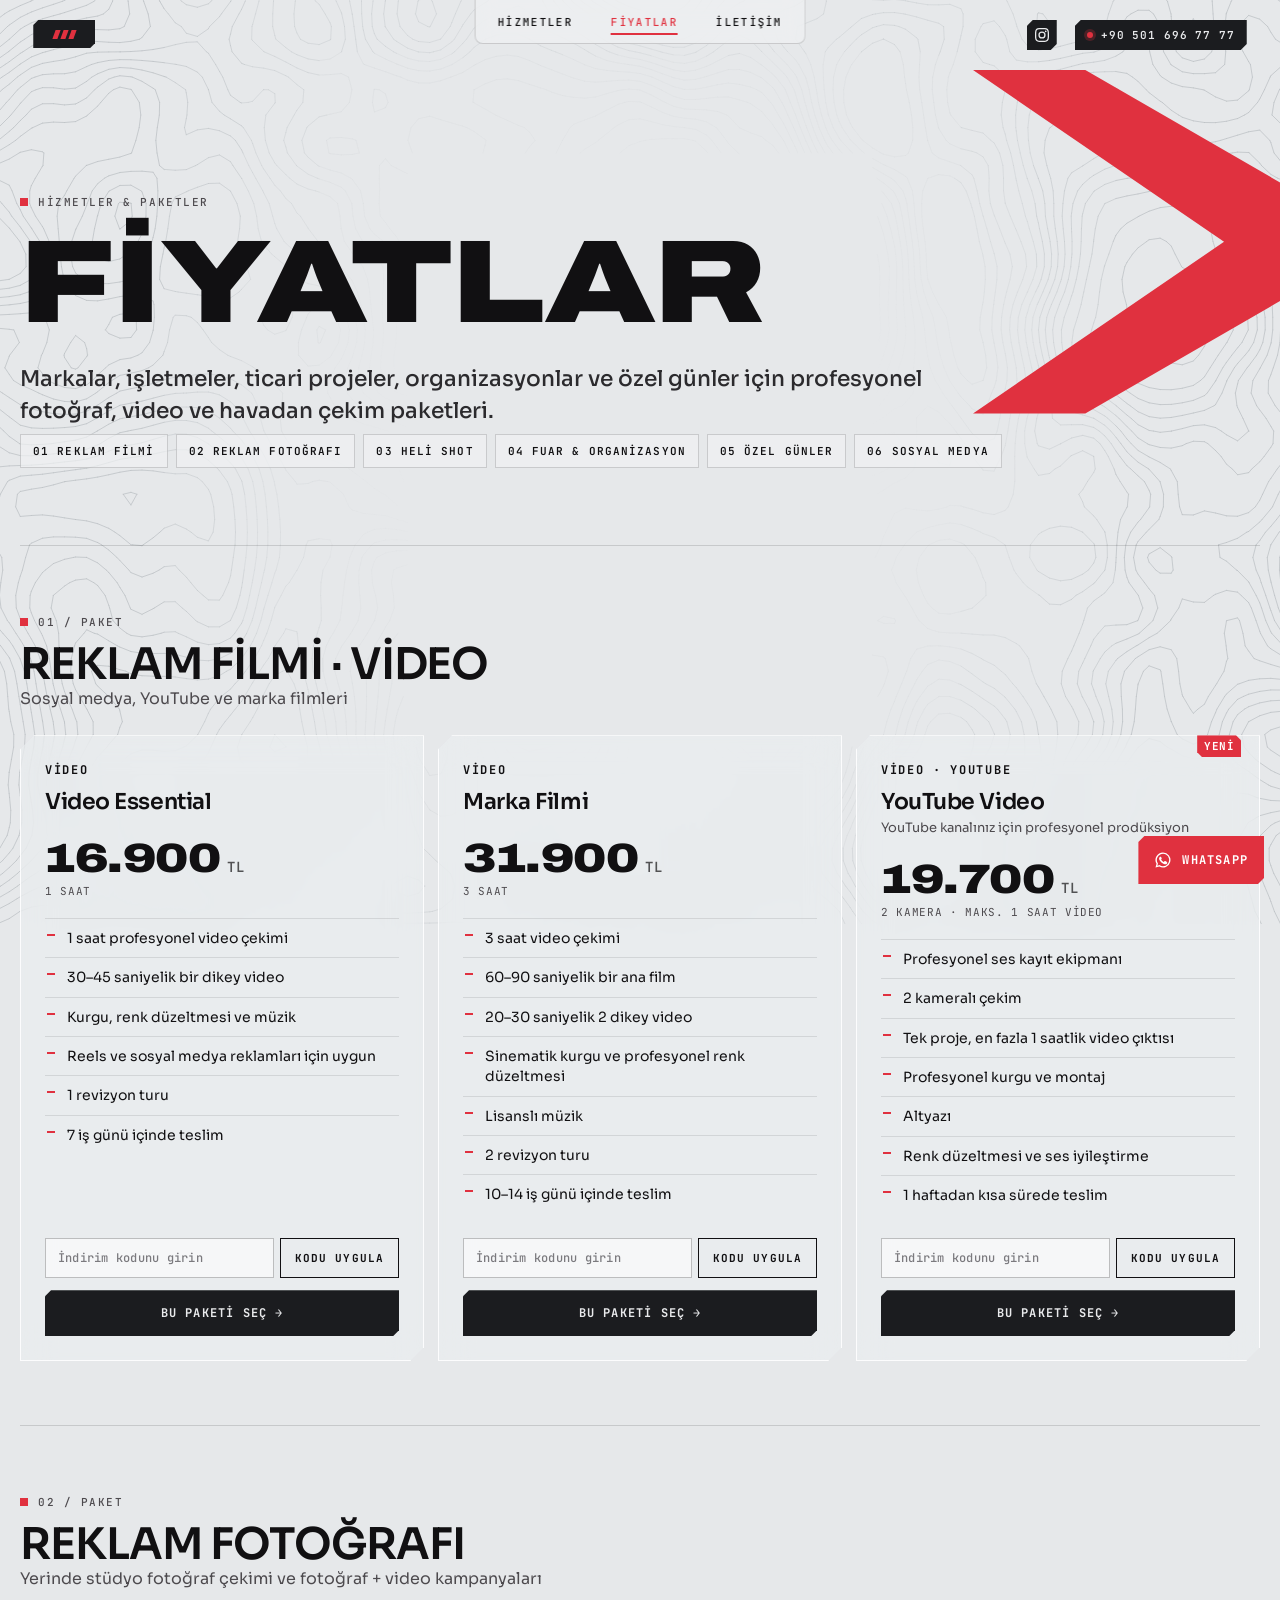
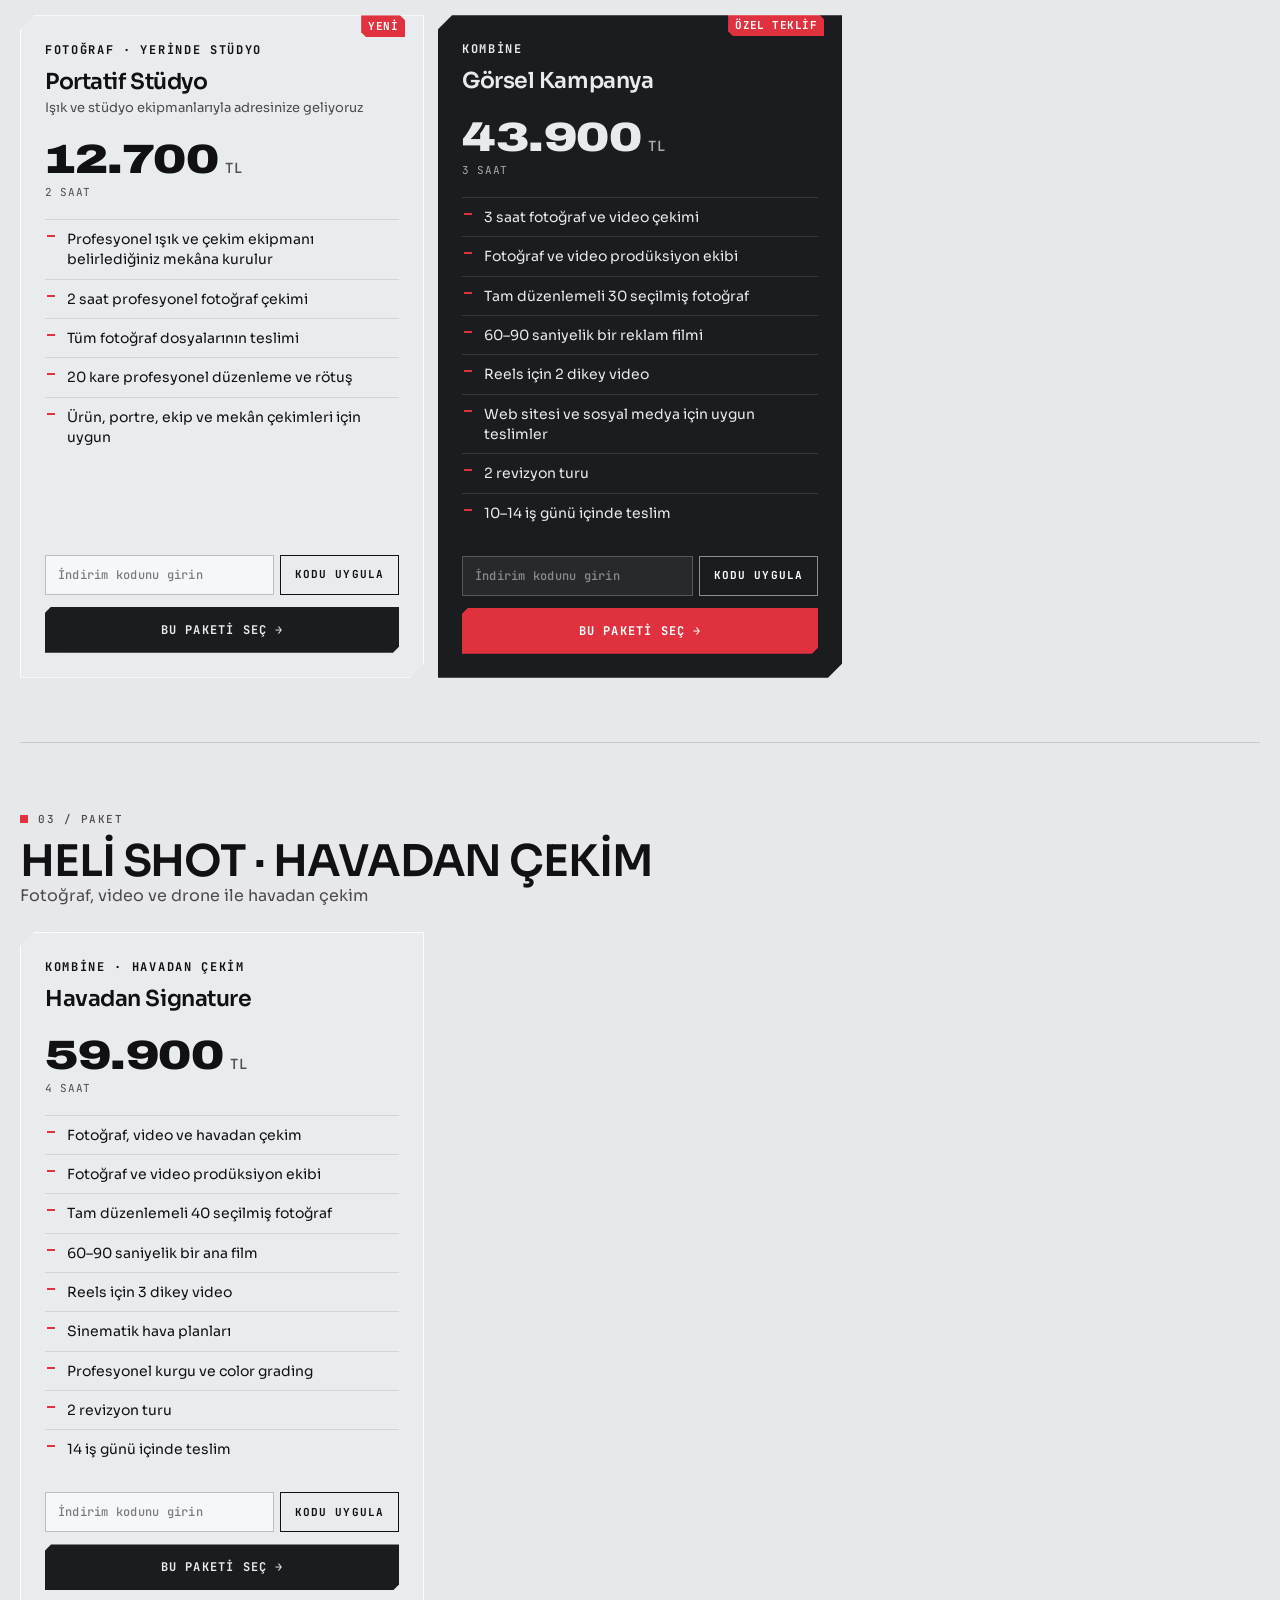
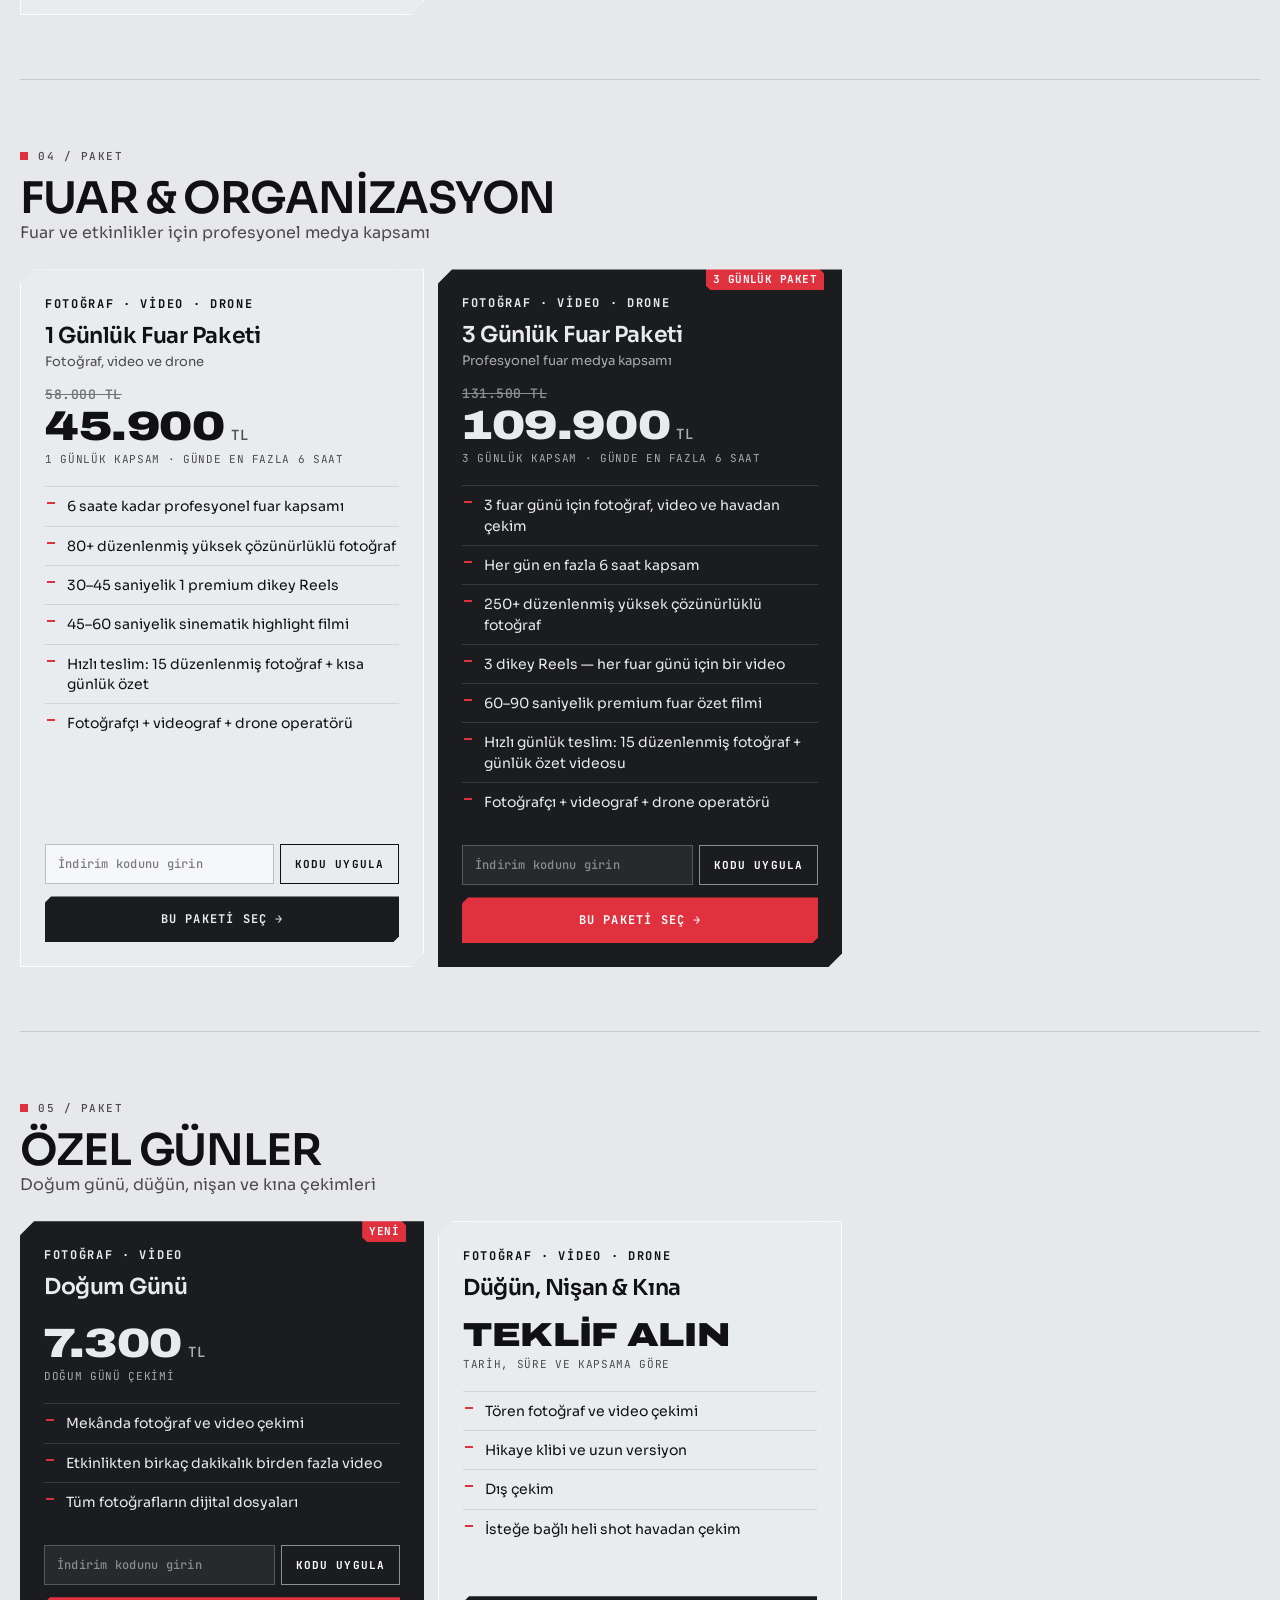
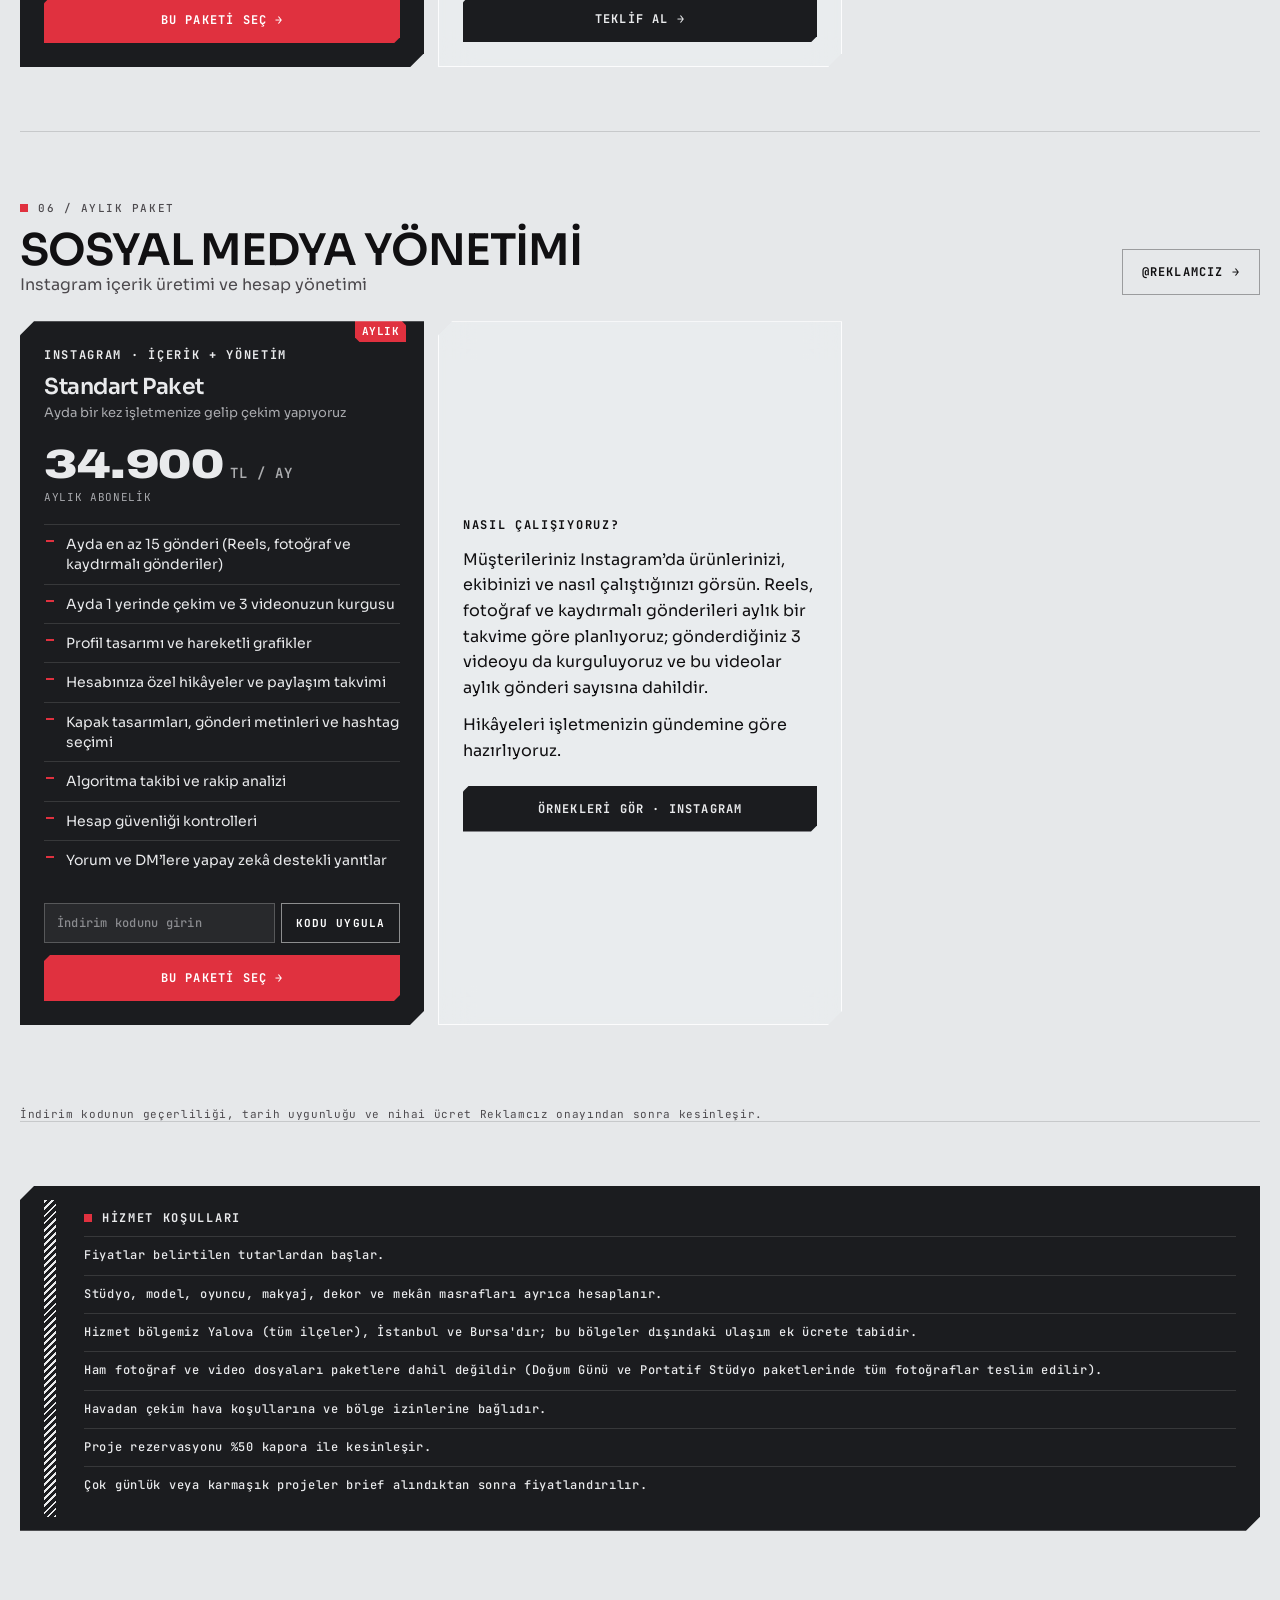
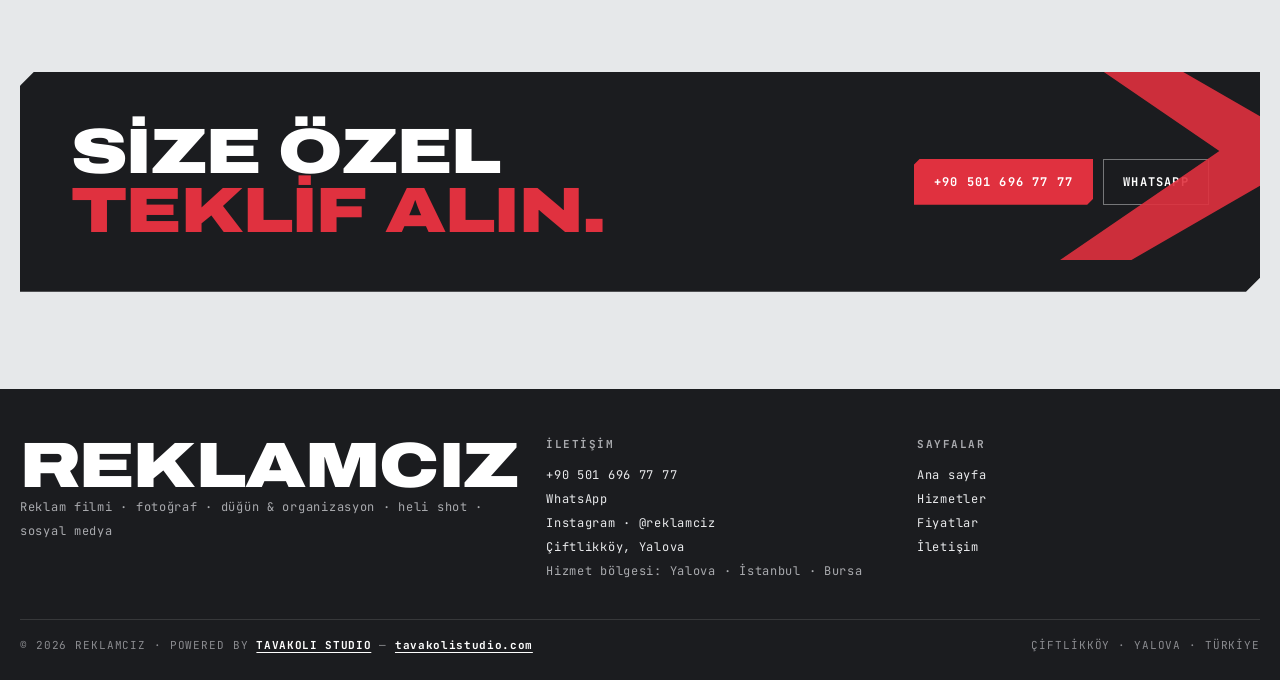
==== commit 803adcf4: "Add YouTube Video package (19.700 TL) Co-Authored-By: Claude Opus 5.5 <noreply@anthropic.com>" ====
--- a/fiyatlar.html
+++ b/fiyatlar.html
@@ -28,7 +28,7 @@
 <meta name="twitter:image" content="https://reklamciz.tavakolistudio.workers.dev/assets/og.jpg">
 <meta name="geo.region" content="TR-77">
 <meta name="geo.placename" content="Çiftlikköy, Yalova">
-<script type="application/ld+json">{"@context":"https://schema.org","@graph":[{"@type":["ProfessionalService","LocalBusiness"],"@id":"https://reklamciz.tavakolistudio.workers.dev/#business","name":"Reklamcız","alternateName":"Reklamciz","url":"https://reklamciz.tavakolistudio.workers.dev/","image":"https://reklamciz.tavakolistudio.workers.dev/assets/og.jpg","logo":"https://reklamciz.tavakolistudio.workers.dev/assets/favicon.svg","description":"Yalova Çiftlikköy merkezli reklam filmi, reklam fotoğrafçılığı, düğün ve organizasyon çekimi, heli shot havadan çekim ve sosyal medya yönetimi.","telephone":"+90 501 696 77 77","priceRange":"7.300 TL – 109.900 TL","currenciesAccepted":"TRY","address":{"@type":"PostalAddress","addressLocality":"Çiftlikköy","addressRegion":"Yalova","addressCountry":"TR"},"geo":{"@type":"GeoCoordinates","latitude":40.6603,"longitude":29.3239},"areaServed":[{"@type":"AdministrativeArea","name":"Yalova"},{"@type":"City","name":"İstanbul"},{"@type":"City","name":"Bursa"}],"sameAs":["https://tavakolistudio.com","https://www.instagram.com/reklamciz/"],"contactPoint":{"@type":"ContactPoint","telephone":"+90 501 696 77 77","contactType":"customer service","availableLanguage":["Turkish"]},"knowsAbout":["Reklam filmi","Reklam fotoğrafçılığı","Düğün çekimi","Doğum günü çekimi","Dron çekimi","Heli shot","Sosyal medya yönetimi"],"parentOrganization":{"@type":"Organization","name":"Tavakoli Studio","url":"https://tavakolistudio.com"}},{"@type":"WebSite","@id":"https://reklamciz.tavakolistudio.workers.dev/#website","url":"https://reklamciz.tavakolistudio.workers.dev/","name":"Reklamcız","inLanguage":"tr-TR","publisher":{"@id":"https://reklamciz.tavakolistudio.workers.dev/#business"}},{"@type":"WebPage","@id":"https://reklamciz.tavakolistudio.workers.dev/fiyatlar#webpage","url":"https://reklamciz.tavakolistudio.workers.dev/fiyatlar","name":"Fiyatlar — Reklamcız · Yalova","description":"Reklamcız fiyat listesi: video, marka filmi, görsel kampanya, havadan çekim, fuar, doğum günü ve sosyal medya yönetimi paketleri. Yalova, İstanbul, Bursa.","inLanguage":"tr-TR","isPartOf":{"@id":"https://reklamciz.tavakolistudio.workers.dev/#website"},"about":{"@id":"https://reklamciz.tavakolistudio.workers.dev/#business"},"datePublished":"2026-11-22","dateModified":"2026-11-23","primaryImageOfPage":"https://reklamciz.tavakolistudio.workers.dev/assets/og.jpg"},{"@type":"OfferCatalog","name":"Reklamcız fiyat listesi","itemListElement":[{"@type":"Offer","name":"Video Essential","price":"16900","priceCurrency":"TRY","availability":"https://schema.org/InStock","url":"https://reklamciz.tavakolistudio.workers.dev/fiyatlar","seller":{"@id":"https://reklamciz.tavakolistudio.workers.dev/#business"}},{"@type":"Offer","name":"Marka Filmi","price":"31900","priceCurrency":"TRY","availability":"https://schema.org/InStock","url":"https://reklamciz.tavakolistudio.workers.dev/fiyatlar","seller":{"@id":"https://reklamciz.tavakolistudio.workers.dev/#business"}},{"@type":"Offer","name":"Portatif Stüdyo","price":"12700","priceCurrency":"TRY","availability":"https://schema.org/InStock","url":"https://reklamciz.tavakolistudio.workers.dev/fiyatlar","seller":{"@id":"https://reklamciz.tavakolistudio.workers.dev/#business"}},{"@type":"Offer","name":"Görsel Kampanya","price":"43900","priceCurrency":"TRY","availability":"https://schema.org/InStock","url":"https://reklamciz.tavakolistudio.workers.dev/fiyatlar","seller":{"@id":"https://reklamciz.tavakolistudio.workers.dev/#business"}},{"@type":"Offer","name":"Havadan Signature","price":"59900","priceCurrency":"TRY","availability":"https://schema.org/InStock","url":"https://reklamciz.tavakolistudio.workers.dev/fiyatlar","seller":{"@id":"https://reklamciz.tavakolistudio.workers.dev/#business"}},{"@type":"Offer","name":"1 Günlük Fuar Paketi","price":"45900","priceCurrency":"TRY","availability":"https://schema.org/InStock","url":"https://reklamciz.tavakolistudio.workers.dev/fiyatlar","seller":{"@id":"https://reklamciz.tavakolistudio.workers.dev/#business"}},{"@type":"Offer","name":"3 Günlük Fuar Paketi","price":"109900","priceCurrency":"TRY","availability":"https://schema.org/InStock","url":"https://reklamciz.tavakolistudio.workers.dev/fiyatlar","seller":{"@id":"https://reklamciz.tavakolistudio.workers.dev/#business"}},{"@type":"Offer","name":"Doğum Günü","price":"7300","priceCurrency":"TRY","availability":"https://schema.org/InStock","url":"https://reklamciz.tavakolistudio.workers.dev/fiyatlar","seller":{"@id":"https://reklamciz.tavakolistudio.workers.dev/#business"}},{"@type":"Offer","name":"Sosyal Medya — Standart Paket (aylık)","price":"34900","priceCurrency":"TRY","availability":"https://schema.org/InStock","url":"https://reklamciz.tavakolistudio.workers.dev/fiyatlar","seller":{"@id":"https://reklamciz.tavakolistudio.workers.dev/#business"}}]}]}</script>
+<script type="application/ld+json">{"@context":"https://schema.org","@graph":[{"@type":["ProfessionalService","LocalBusiness"],"@id":"https://reklamciz.tavakolistudio.workers.dev/#business","name":"Reklamcız","alternateName":"Reklamciz","url":"https://reklamciz.tavakolistudio.workers.dev/","image":"https://reklamciz.tavakolistudio.workers.dev/assets/og.jpg","logo":"https://reklamciz.tavakolistudio.workers.dev/assets/favicon.svg","description":"Yalova Çiftlikköy merkezli reklam filmi, reklam fotoğrafçılığı, düğün ve organizasyon çekimi, heli shot havadan çekim ve sosyal medya yönetimi.","telephone":"+90 501 696 77 77","priceRange":"7.300 TL – 109.900 TL","currenciesAccepted":"TRY","address":{"@type":"PostalAddress","addressLocality":"Çiftlikköy","addressRegion":"Yalova","addressCountry":"TR"},"geo":{"@type":"GeoCoordinates","latitude":40.6603,"longitude":29.3239},"areaServed":[{"@type":"AdministrativeArea","name":"Yalova"},{"@type":"City","name":"İstanbul"},{"@type":"City","name":"Bursa"}],"sameAs":["https://tavakolistudio.com","https://www.instagram.com/reklamciz/"],"contactPoint":{"@type":"ContactPoint","telephone":"+90 501 696 77 77","contactType":"customer service","availableLanguage":["Turkish"]},"knowsAbout":["Reklam filmi","Reklam fotoğrafçılığı","Düğün çekimi","Doğum günü çekimi","Dron çekimi","Heli shot","Sosyal medya yönetimi"],"parentOrganization":{"@type":"Organization","name":"Tavakoli Studio","url":"https://tavakolistudio.com"}},{"@type":"WebSite","@id":"https://reklamciz.tavakolistudio.workers.dev/#website","url":"https://reklamciz.tavakolistudio.workers.dev/","name":"Reklamcız","inLanguage":"tr-TR","publisher":{"@id":"https://reklamciz.tavakolistudio.workers.dev/#business"}},{"@type":"WebPage","@id":"https://reklamciz.tavakolistudio.workers.dev/fiyatlar#webpage","url":"https://reklamciz.tavakolistudio.workers.dev/fiyatlar","name":"Fiyatlar — Reklamcız · Yalova","description":"Reklamcız fiyat listesi: video, marka filmi, görsel kampanya, havadan çekim, fuar, doğum günü ve sosyal medya yönetimi paketleri. Yalova, İstanbul, Bursa.","inLanguage":"tr-TR","isPartOf":{"@id":"https://reklamciz.tavakolistudio.workers.dev/#website"},"about":{"@id":"https://reklamciz.tavakolistudio.workers.dev/#business"},"datePublished":"2026-11-22","dateModified":"2026-11-23","primaryImageOfPage":"https://reklamciz.tavakolistudio.workers.dev/assets/og.jpg"},{"@type":"OfferCatalog","name":"Reklamcız fiyat listesi","itemListElement":[{"@type":"Offer","name":"Video Essential","price":"16900","priceCurrency":"TRY","availability":"https://schema.org/InStock","url":"https://reklamciz.tavakolistudio.workers.dev/fiyatlar","seller":{"@id":"https://reklamciz.tavakolistudio.workers.dev/#business"}},{"@type":"Offer","name":"Marka Filmi","price":"31900","priceCurrency":"TRY","availability":"https://schema.org/InStock","url":"https://reklamciz.tavakolistudio.workers.dev/fiyatlar","seller":{"@id":"https://reklamciz.tavakolistudio.workers.dev/#business"}},{"@type":"Offer","name":"YouTube Video","price":"19700","priceCurrency":"TRY","availability":"https://schema.org/InStock","url":"https://reklamciz.tavakolistudio.workers.dev/fiyatlar","seller":{"@id":"https://reklamciz.tavakolistudio.workers.dev/#business"}},{"@type":"Offer","name":"Portatif Stüdyo","price":"12700","priceCurrency":"TRY","availability":"https://schema.org/InStock","url":"https://reklamciz.tavakolistudio.workers.dev/fiyatlar","seller":{"@id":"https://reklamciz.tavakolistudio.workers.dev/#business"}},{"@type":"Offer","name":"Görsel Kampanya","price":"43900","priceCurrency":"TRY","availability":"https://schema.org/InStock","url":"https://reklamciz.tavakolistudio.workers.dev/fiyatlar","seller":{"@id":"https://reklamciz.tavakolistudio.workers.dev/#business"}},{"@type":"Offer","name":"Havadan Signature","price":"59900","priceCurrency":"TRY","availability":"https://schema.org/InStock","url":"https://reklamciz.tavakolistudio.workers.dev/fiyatlar","seller":{"@id":"https://reklamciz.tavakolistudio.workers.dev/#business"}},{"@type":"Offer","name":"1 Günlük Fuar Paketi","price":"45900","priceCurrency":"TRY","availability":"https://schema.org/InStock","url":"https://reklamciz.tavakolistudio.workers.dev/fiyatlar","seller":{"@id":"https://reklamciz.tavakolistudio.workers.dev/#business"}},{"@type":"Offer","name":"3 Günlük Fuar Paketi","price":"109900","priceCurrency":"TRY","availability":"https://schema.org/InStock","url":"https://reklamciz.tavakolistudio.workers.dev/fiyatlar","seller":{"@id":"https://reklamciz.tavakolistudio.workers.dev/#business"}},{"@type":"Offer","name":"Doğum Günü","price":"7300","priceCurrency":"TRY","availability":"https://schema.org/InStock","url":"https://reklamciz.tavakolistudio.workers.dev/fiyatlar","seller":{"@id":"https://reklamciz.tavakolistudio.workers.dev/#business"}},{"@type":"Offer","name":"Sosyal Medya — Standart Paket (aylık)","price":"34900","priceCurrency":"TRY","availability":"https://schema.org/InStock","url":"https://reklamciz.tavakolistudio.workers.dev/fiyatlar","seller":{"@id":"https://reklamciz.tavakolistudio.workers.dev/#business"}}]}]}</script>
 <!--/seo-->
 <link rel="preconnect" href="https://fonts.googleapis.com">
 <link rel="preconnect" href="https://fonts.gstatic.com" crossorigin>
@@ -61,7 +61,7 @@
   <div class="wrap">
     <section class="pgroup" id="reklam-filmi">
       <header class="reveal">
-        <div><span class="eyebrow">01 / PAKET</span><h2 class="h2">REKLAM FİLMİ · VİDEO</h2><p class="muted">Sosyal medya ve marka filmleri</p></div>
+        <div><span class="eyebrow">01 / PAKET</span><h2 class="h2">REKLAM FİLMİ · VİDEO</h2><p class="muted">Sosyal medya, YouTube ve marka filmleri</p></div>
       </header>
       <div class="pgrid">
         <article class="pcard glass reveal" data-base="16900" data-name="Video Essential" data-pkg="video-essential" data-group="reklam-filmi">
@@ -91,6 +91,20 @@
             <p class="dmsg" role="status" aria-live="polite"></p>
           </form>
           <a class="btn dark choose" href="https://wa.me/905016967777?text=Merhaba%2C%20%22Marka%20Filmi%22%20paketini%20se%C3%A7mek%20istiyorum." target="_blank" rel="noopener">BU PAKETİ SEÇ →</a>
+        </article>
+        <article class="pcard glass reveal" data-base="19700" data-name="YouTube Video" data-pkg="youtube-video" data-group="reklam-filmi"><span class="tag badge">YENİ</span>
+          <div class="pname">VİDEO · YOUTUBE</div>
+          <h3 class="ptitle">YouTube Video</h3><p class="psub">YouTube kanalınız için profesyonel prodüksiyon</p>
+          <div class="price"><s class="old" hidden></s><span class="amt">19.700</span><small>TL</small></div>
+          <p class="pnote">2 KAMERA · MAKS. 1 SAAT VİDEO</p>
+          <ul><li>Profesyonel ses kayıt ekipmanı</li><li>2 kameralı çekim</li><li>Tek proje, en fazla 1 saatlik video çıktısı</li><li>Profesyonel kurgu ve montaj</li><li>Altyazı</li><li>Renk düzeltmesi ve ses iyileştirme</li><li>1 haftadan kısa sürede teslim</li></ul>
+          <form class="disc" novalidate>
+            <label class="sr" for="c-youtube">İndirim kodu</label>
+            <input id="c-youtube" name="code" type="text" autocomplete="off" autocapitalize="characters" spellcheck="false" maxlength="40" placeholder="İndirim kodunu girin">
+            <button type="submit">KODU UYGULA</button>
+            <p class="dmsg" role="status" aria-live="polite"></p>
+          </form>
+          <a class="btn dark choose" href="https://wa.me/905016967777?text=Merhaba%2C%20%22YouTube%20Video%22%20paketini%20se%C3%A7mek%20istiyorum." target="_blank" rel="noopener">BU PAKETİ SEÇ →</a>
         </article>
       </div>
     </section>
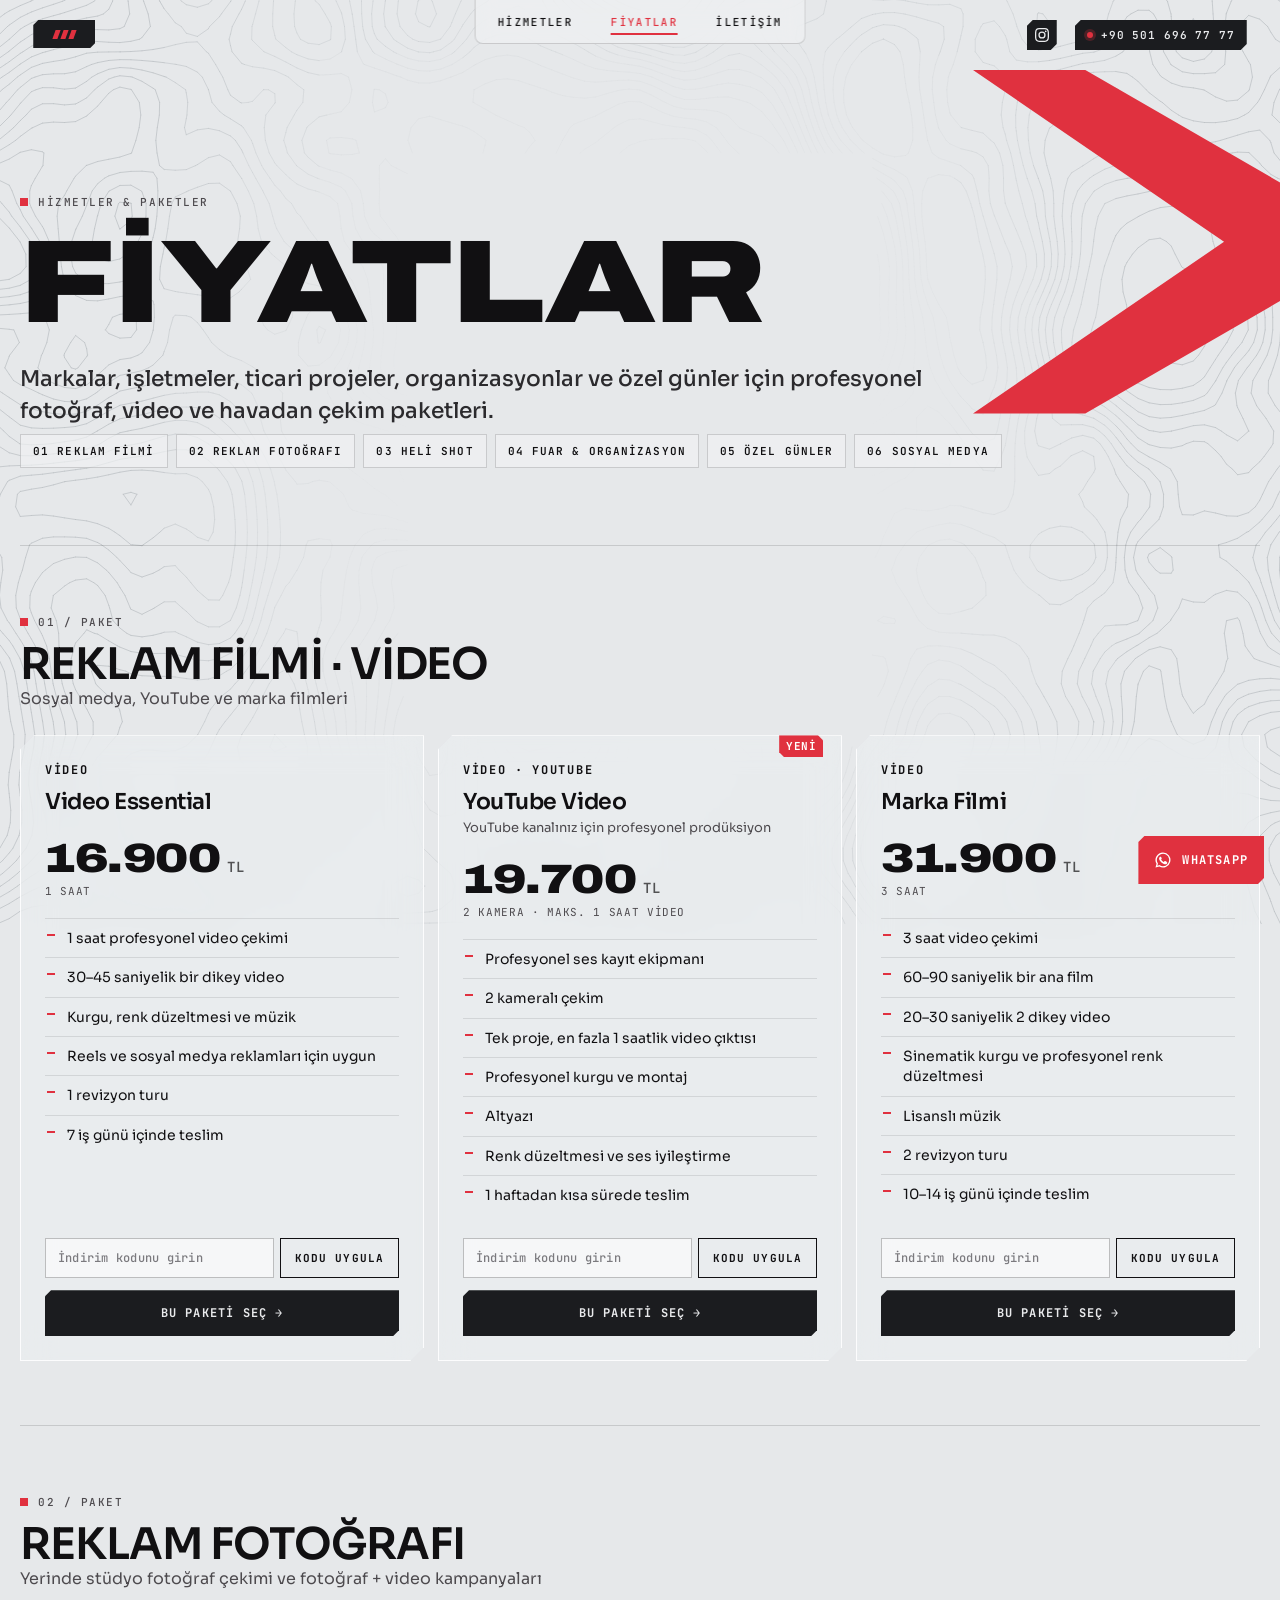
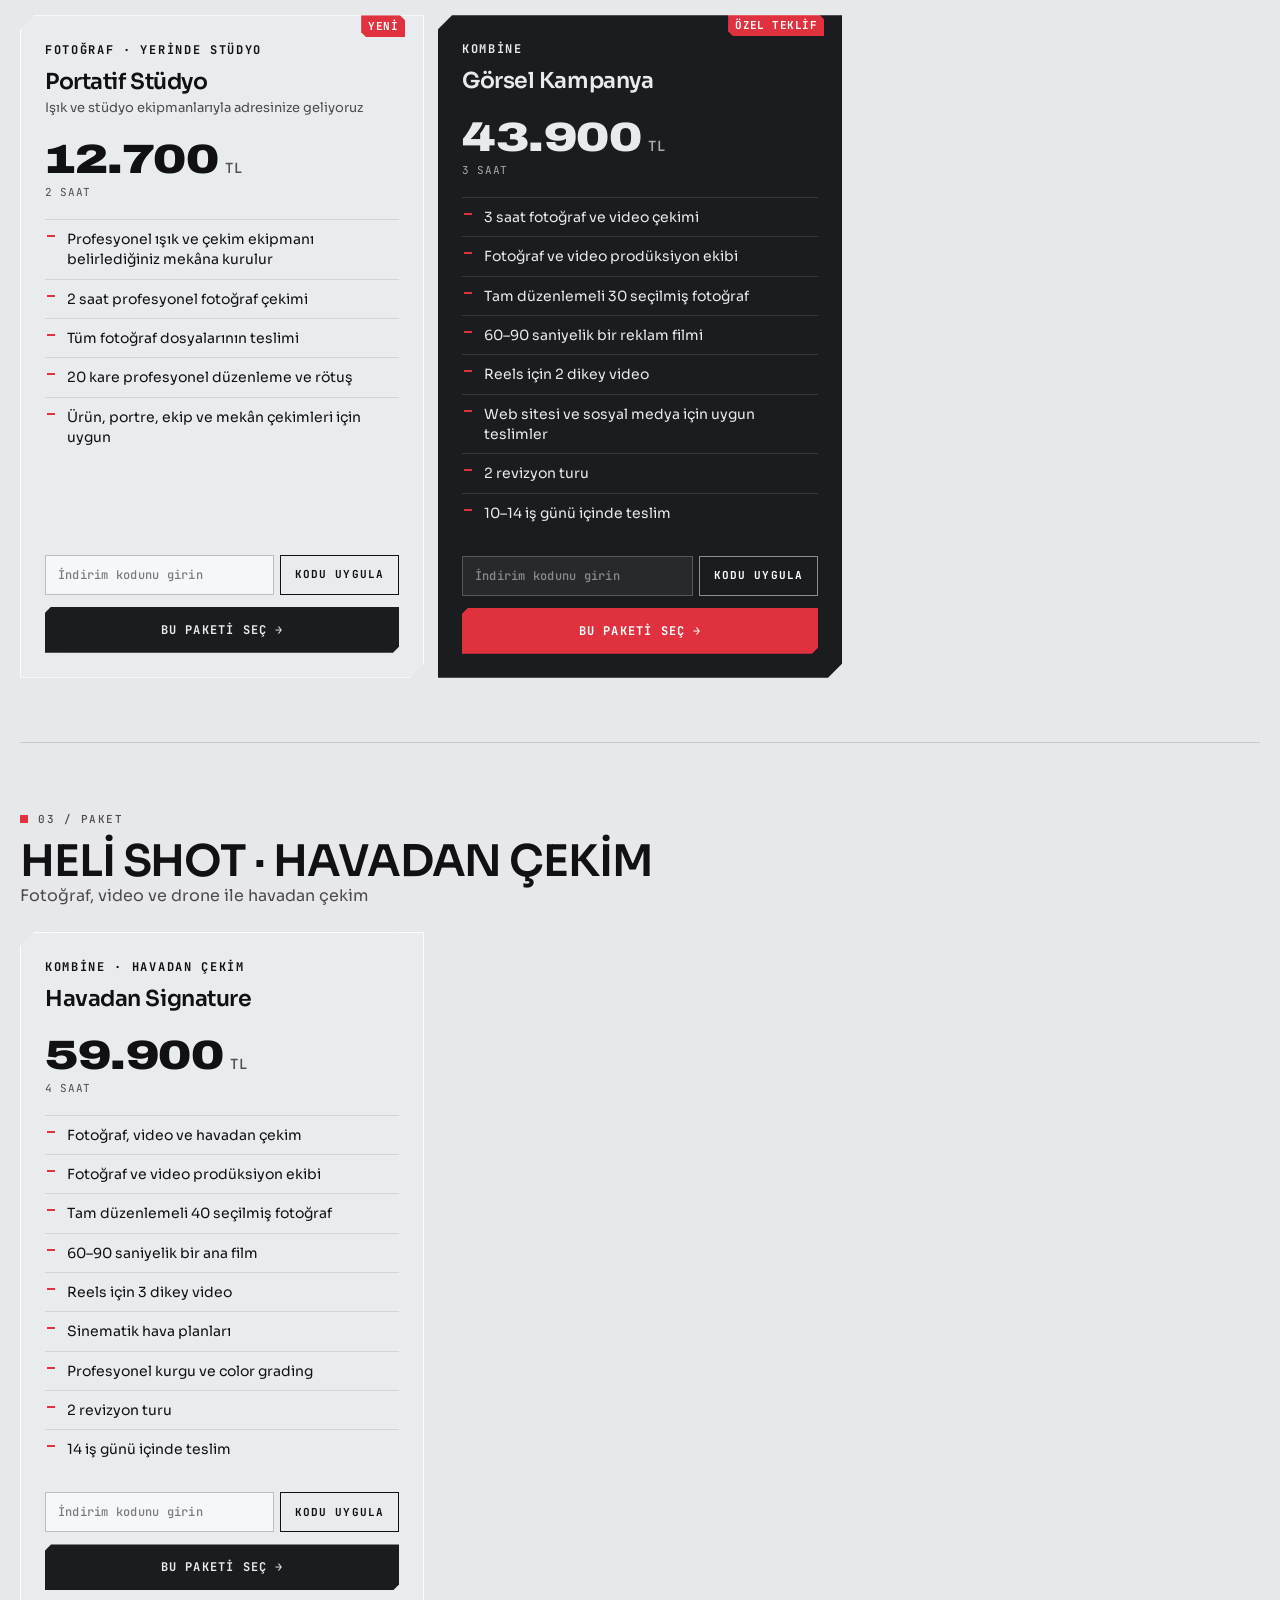
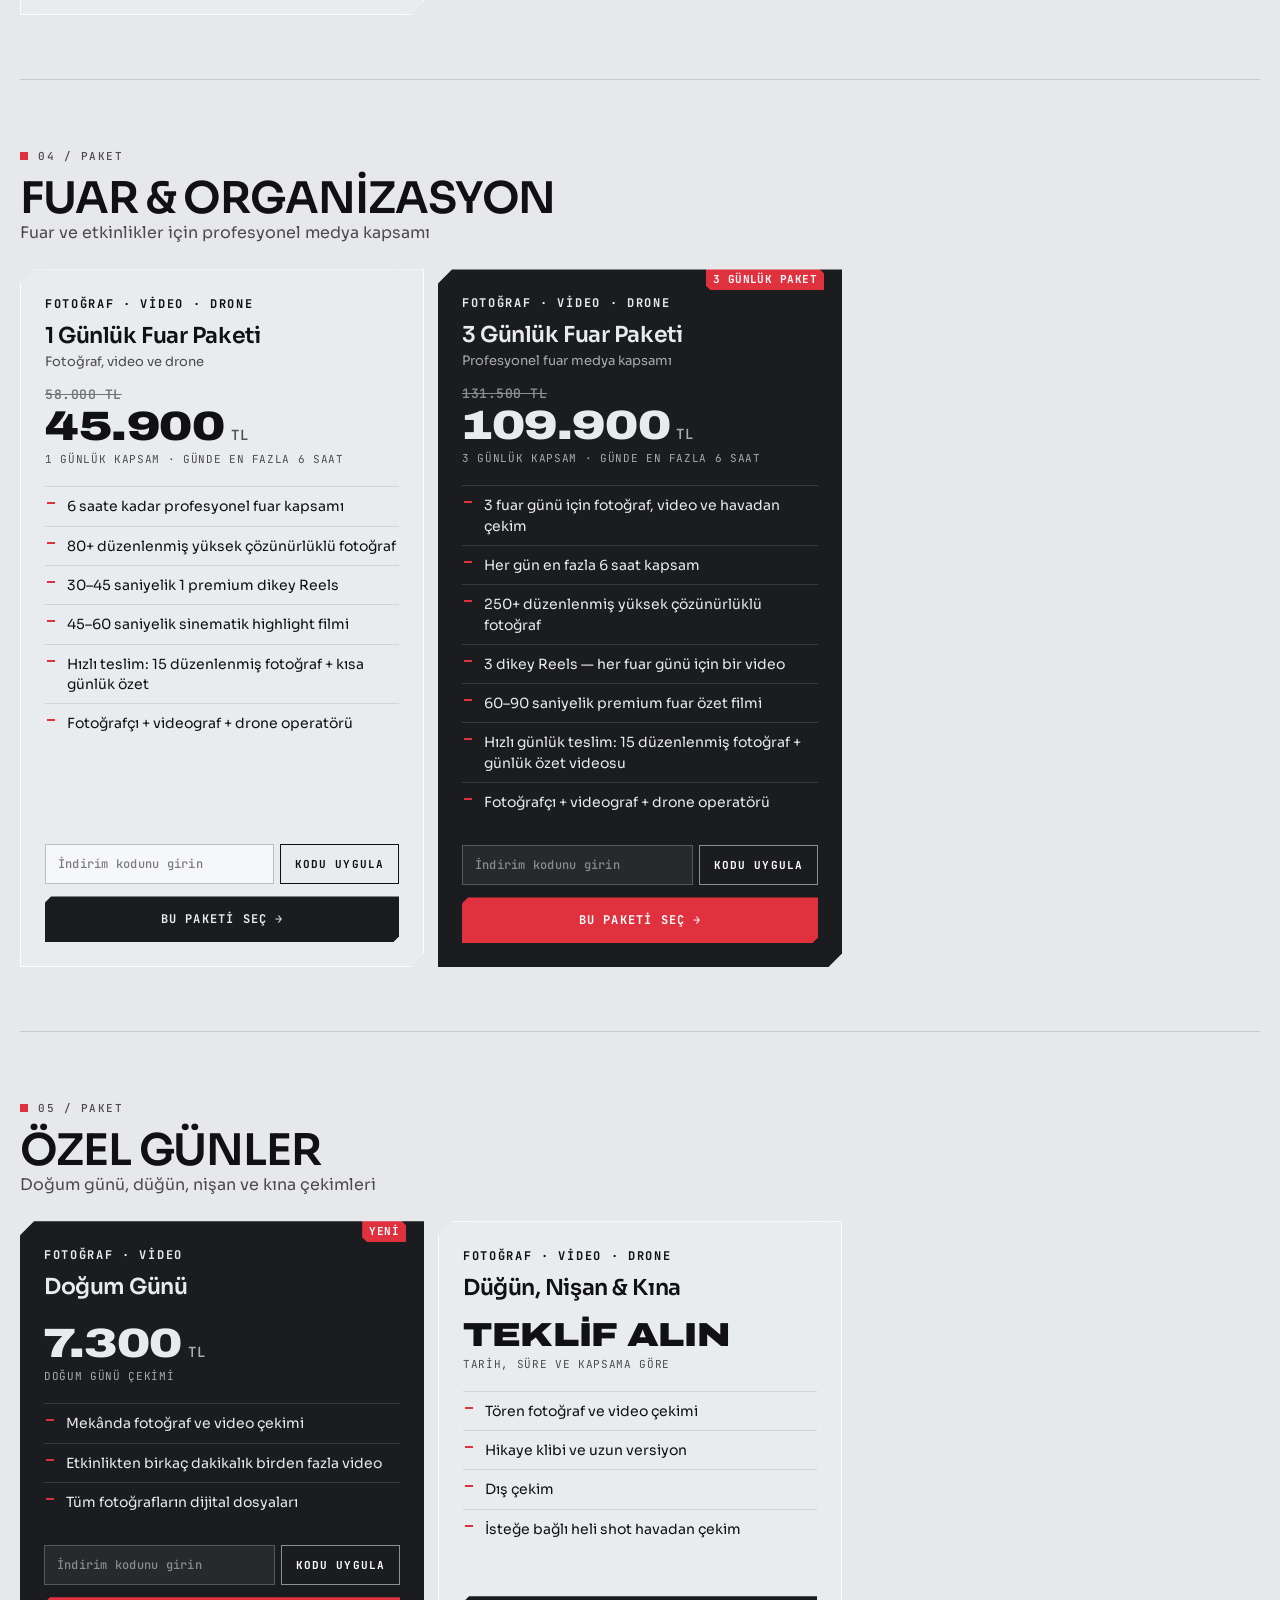
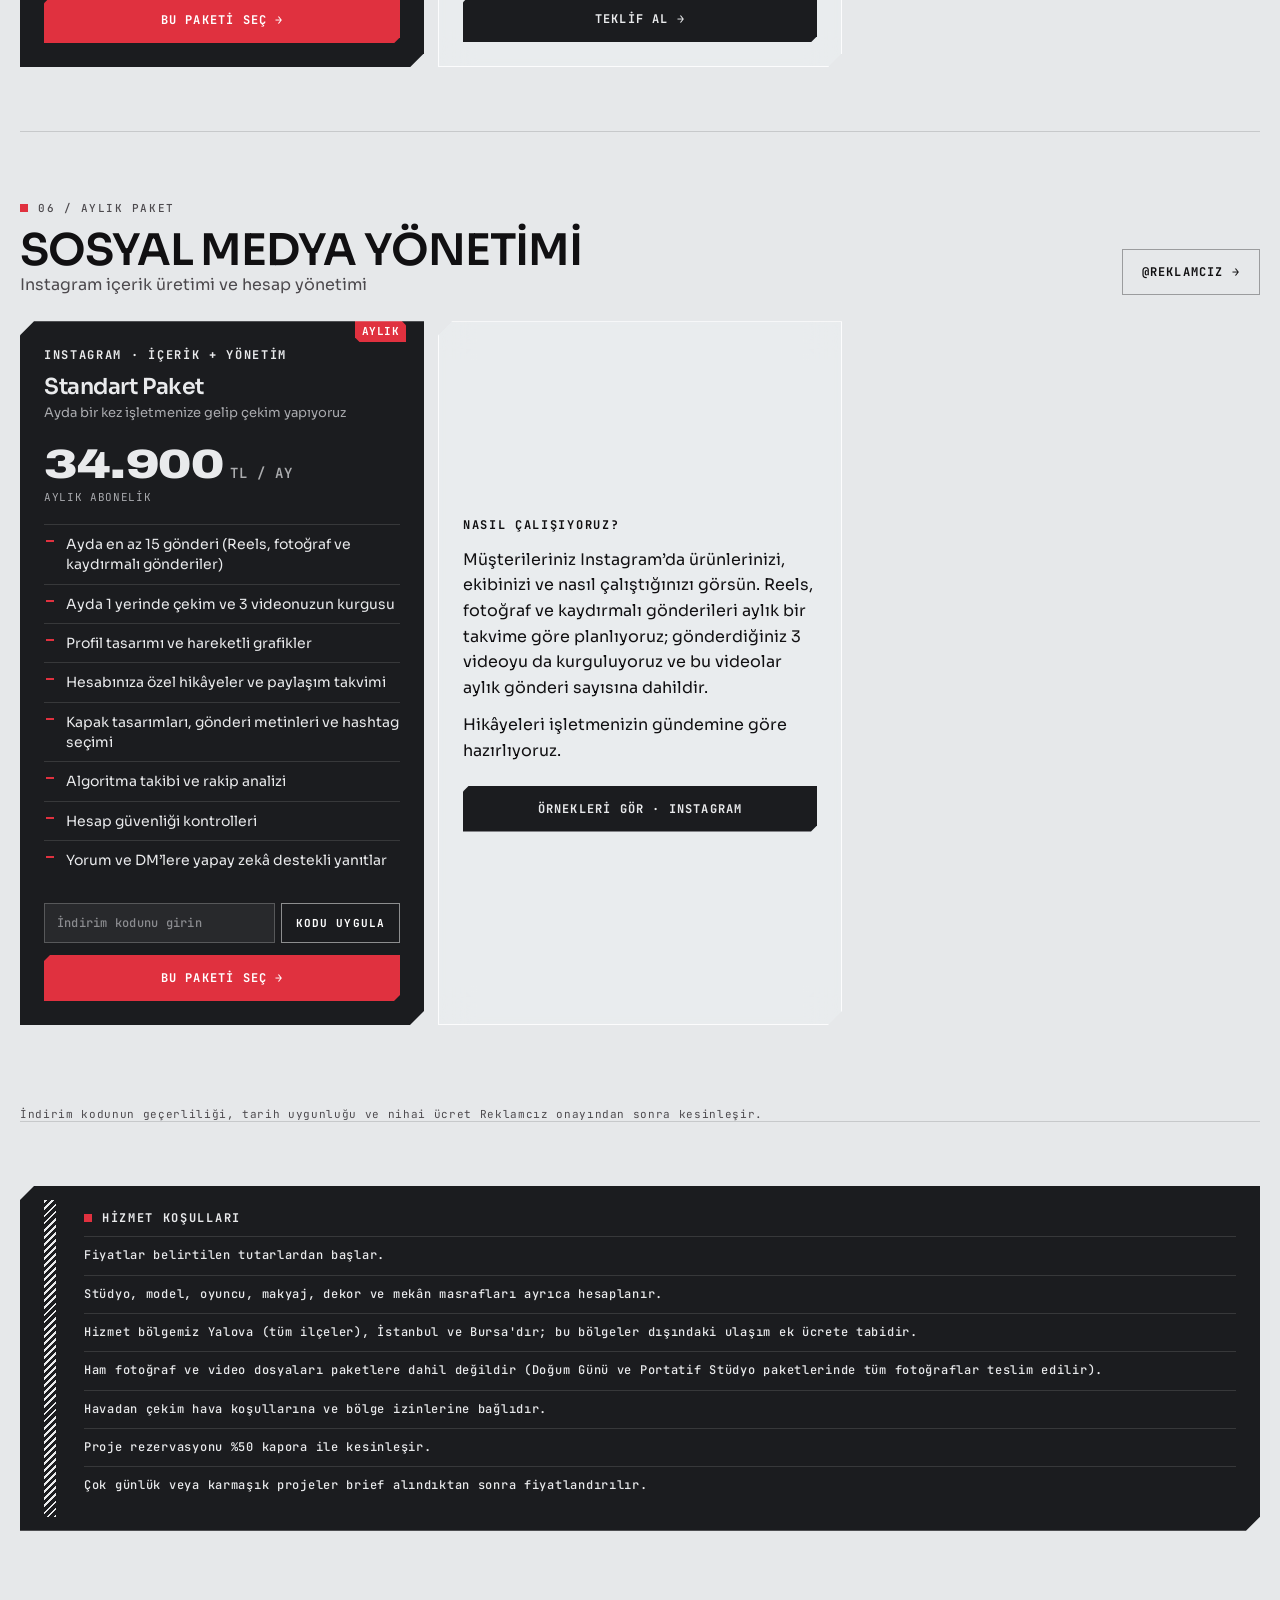
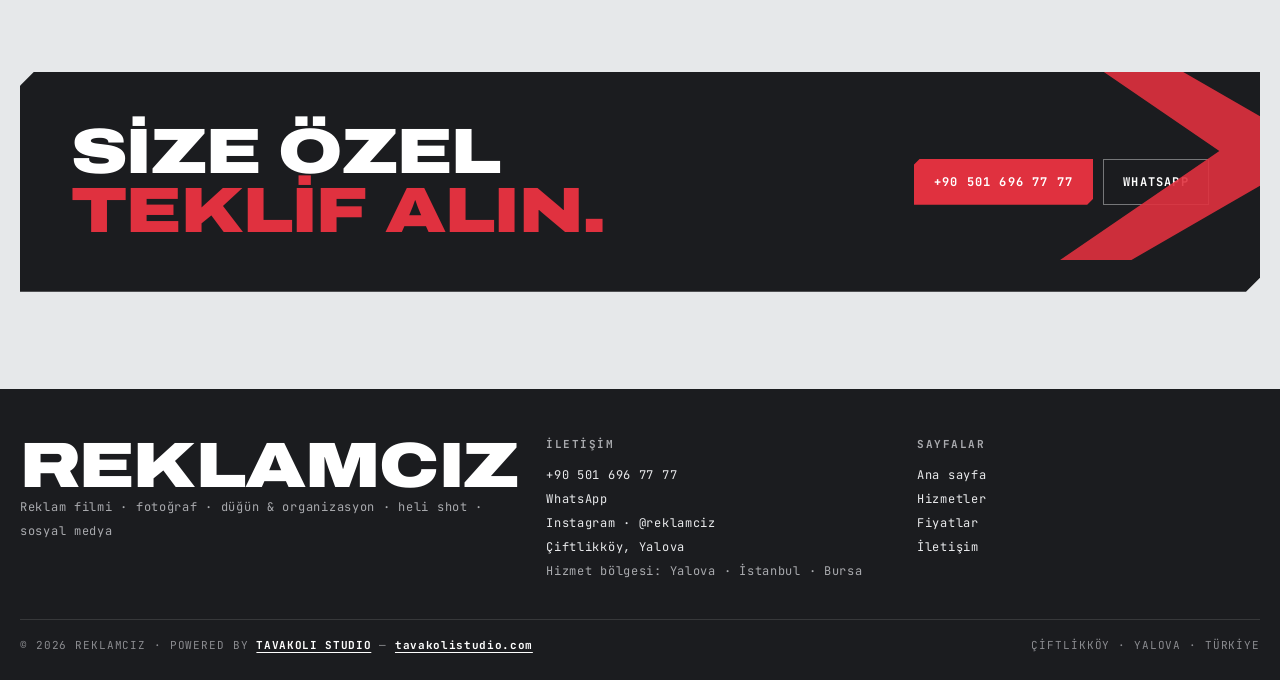
==== commit 737993ec: "Order video packages by price Co-Authored-By: Claude Opus 5.5 <noreply@anthropic.com>" ====
--- a/fiyatlar.html
+++ b/fiyatlar.html
@@ -78,6 +78,20 @@
           </form>
           <a class="btn dark choose" href="https://wa.me/905016967777?text=Merhaba%2C%20%22Video%20Essential%22%20paketini%20se%C3%A7mek%20istiyorum." target="_blank" rel="noopener">BU PAKETİ SEÇ →</a>
         </article>
+        <article class="pcard glass reveal" data-base="19700" data-name="YouTube Video" data-pkg="youtube-video" data-group="reklam-filmi"><span class="tag badge">YENİ</span>
+          <div class="pname">VİDEO · YOUTUBE</div>
+          <h3 class="ptitle">YouTube Video</h3><p class="psub">YouTube kanalınız için profesyonel prodüksiyon</p>
+          <div class="price"><s class="old" hidden></s><span class="amt">19.700</span><small>TL</small></div>
+          <p class="pnote">2 KAMERA · MAKS. 1 SAAT VİDEO</p>
+          <ul><li>Profesyonel ses kayıt ekipmanı</li><li>2 kameralı çekim</li><li>Tek proje, en fazla 1 saatlik video çıktısı</li><li>Profesyonel kurgu ve montaj</li><li>Altyazı</li><li>Renk düzeltmesi ve ses iyileştirme</li><li>1 haftadan kısa sürede teslim</li></ul>
+          <form class="disc" novalidate>
+            <label class="sr" for="c-youtube">İndirim kodu</label>
+            <input id="c-youtube" name="code" type="text" autocomplete="off" autocapitalize="characters" spellcheck="false" maxlength="40" placeholder="İndirim kodunu girin">
+            <button type="submit">KODU UYGULA</button>
+            <p class="dmsg" role="status" aria-live="polite"></p>
+          </form>
+          <a class="btn dark choose" href="https://wa.me/905016967777?text=Merhaba%2C%20%22YouTube%20Video%22%20paketini%20se%C3%A7mek%20istiyorum." target="_blank" rel="noopener">BU PAKETİ SEÇ →</a>
+        </article>
         <article class="pcard glass reveal" data-base="31900" data-name="Marka Filmi" data-pkg="marka-filmi" data-group="reklam-filmi">
           <div class="pname">VİDEO</div>
           <h3 class="ptitle">Marka Filmi</h3>
@@ -91,20 +105,6 @@
             <p class="dmsg" role="status" aria-live="polite"></p>
           </form>
           <a class="btn dark choose" href="https://wa.me/905016967777?text=Merhaba%2C%20%22Marka%20Filmi%22%20paketini%20se%C3%A7mek%20istiyorum." target="_blank" rel="noopener">BU PAKETİ SEÇ →</a>
-        </article>
-        <article class="pcard glass reveal" data-base="19700" data-name="YouTube Video" data-pkg="youtube-video" data-group="reklam-filmi"><span class="tag badge">YENİ</span>
-          <div class="pname">VİDEO · YOUTUBE</div>
-          <h3 class="ptitle">YouTube Video</h3><p class="psub">YouTube kanalınız için profesyonel prodüksiyon</p>
-          <div class="price"><s class="old" hidden></s><span class="amt">19.700</span><small>TL</small></div>
-          <p class="pnote">2 KAMERA · MAKS. 1 SAAT VİDEO</p>
-          <ul><li>Profesyonel ses kayıt ekipmanı</li><li>2 kameralı çekim</li><li>Tek proje, en fazla 1 saatlik video çıktısı</li><li>Profesyonel kurgu ve montaj</li><li>Altyazı</li><li>Renk düzeltmesi ve ses iyileştirme</li><li>1 haftadan kısa sürede teslim</li></ul>
-          <form class="disc" novalidate>
-            <label class="sr" for="c-youtube">İndirim kodu</label>
-            <input id="c-youtube" name="code" type="text" autocomplete="off" autocapitalize="characters" spellcheck="false" maxlength="40" placeholder="İndirim kodunu girin">
-            <button type="submit">KODU UYGULA</button>
-            <p class="dmsg" role="status" aria-live="polite"></p>
-          </form>
-          <a class="btn dark choose" href="https://wa.me/905016967777?text=Merhaba%2C%20%22YouTube%20Video%22%20paketini%20se%C3%A7mek%20istiyorum." target="_blank" rel="noopener">BU PAKETİ SEÇ →</a>
         </article>
       </div>
     </section>
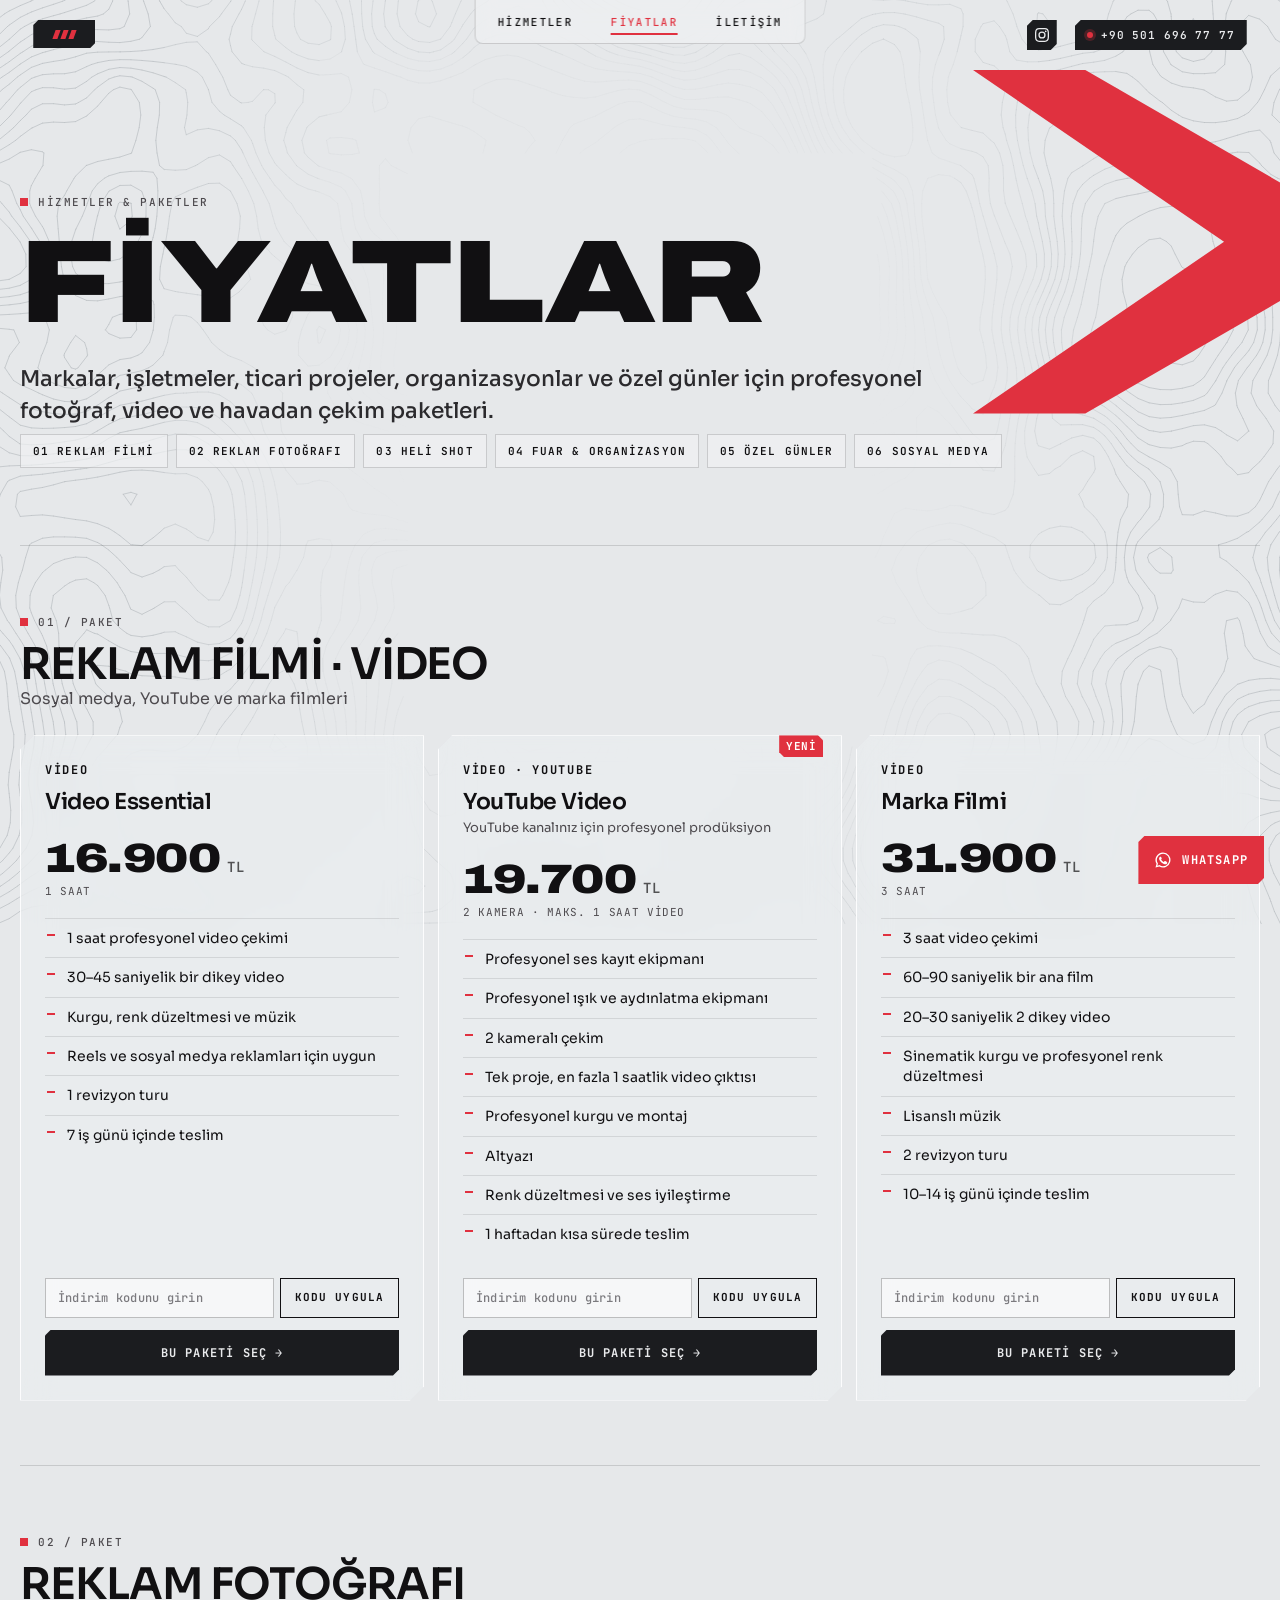
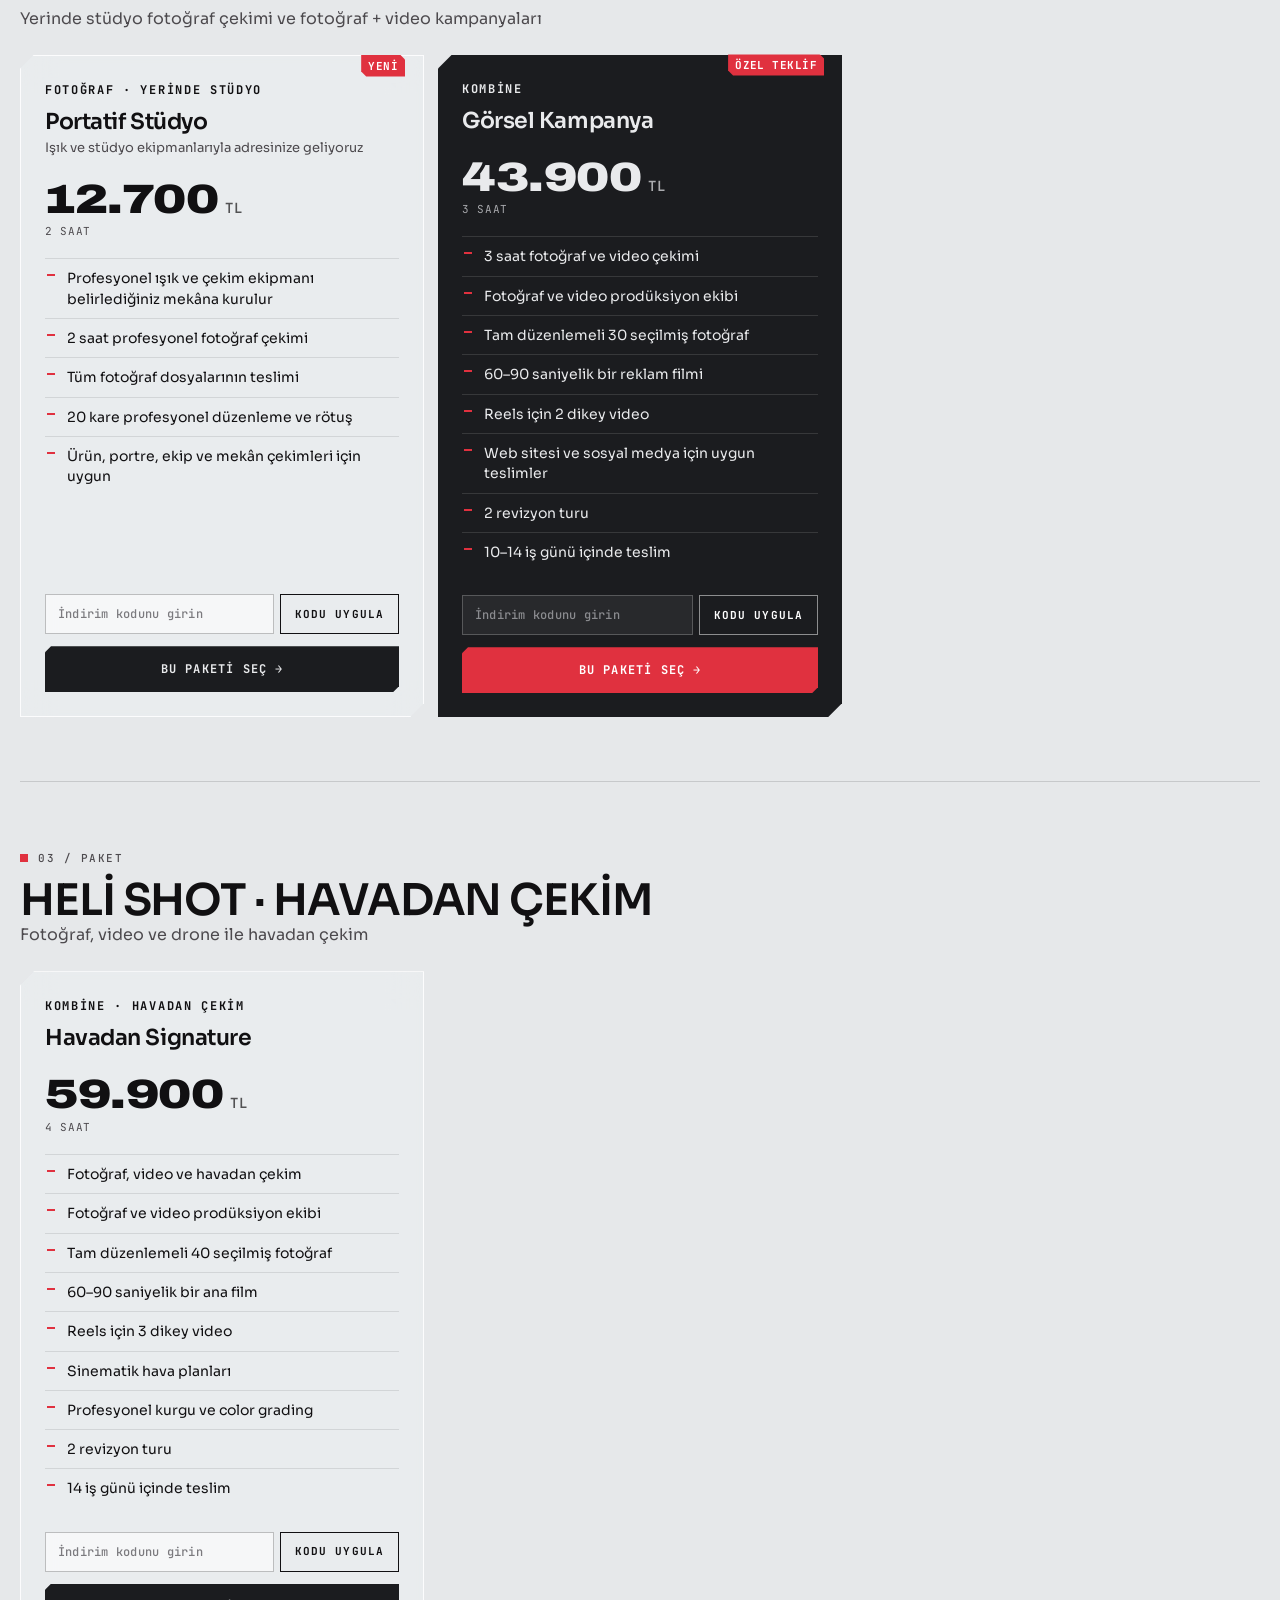
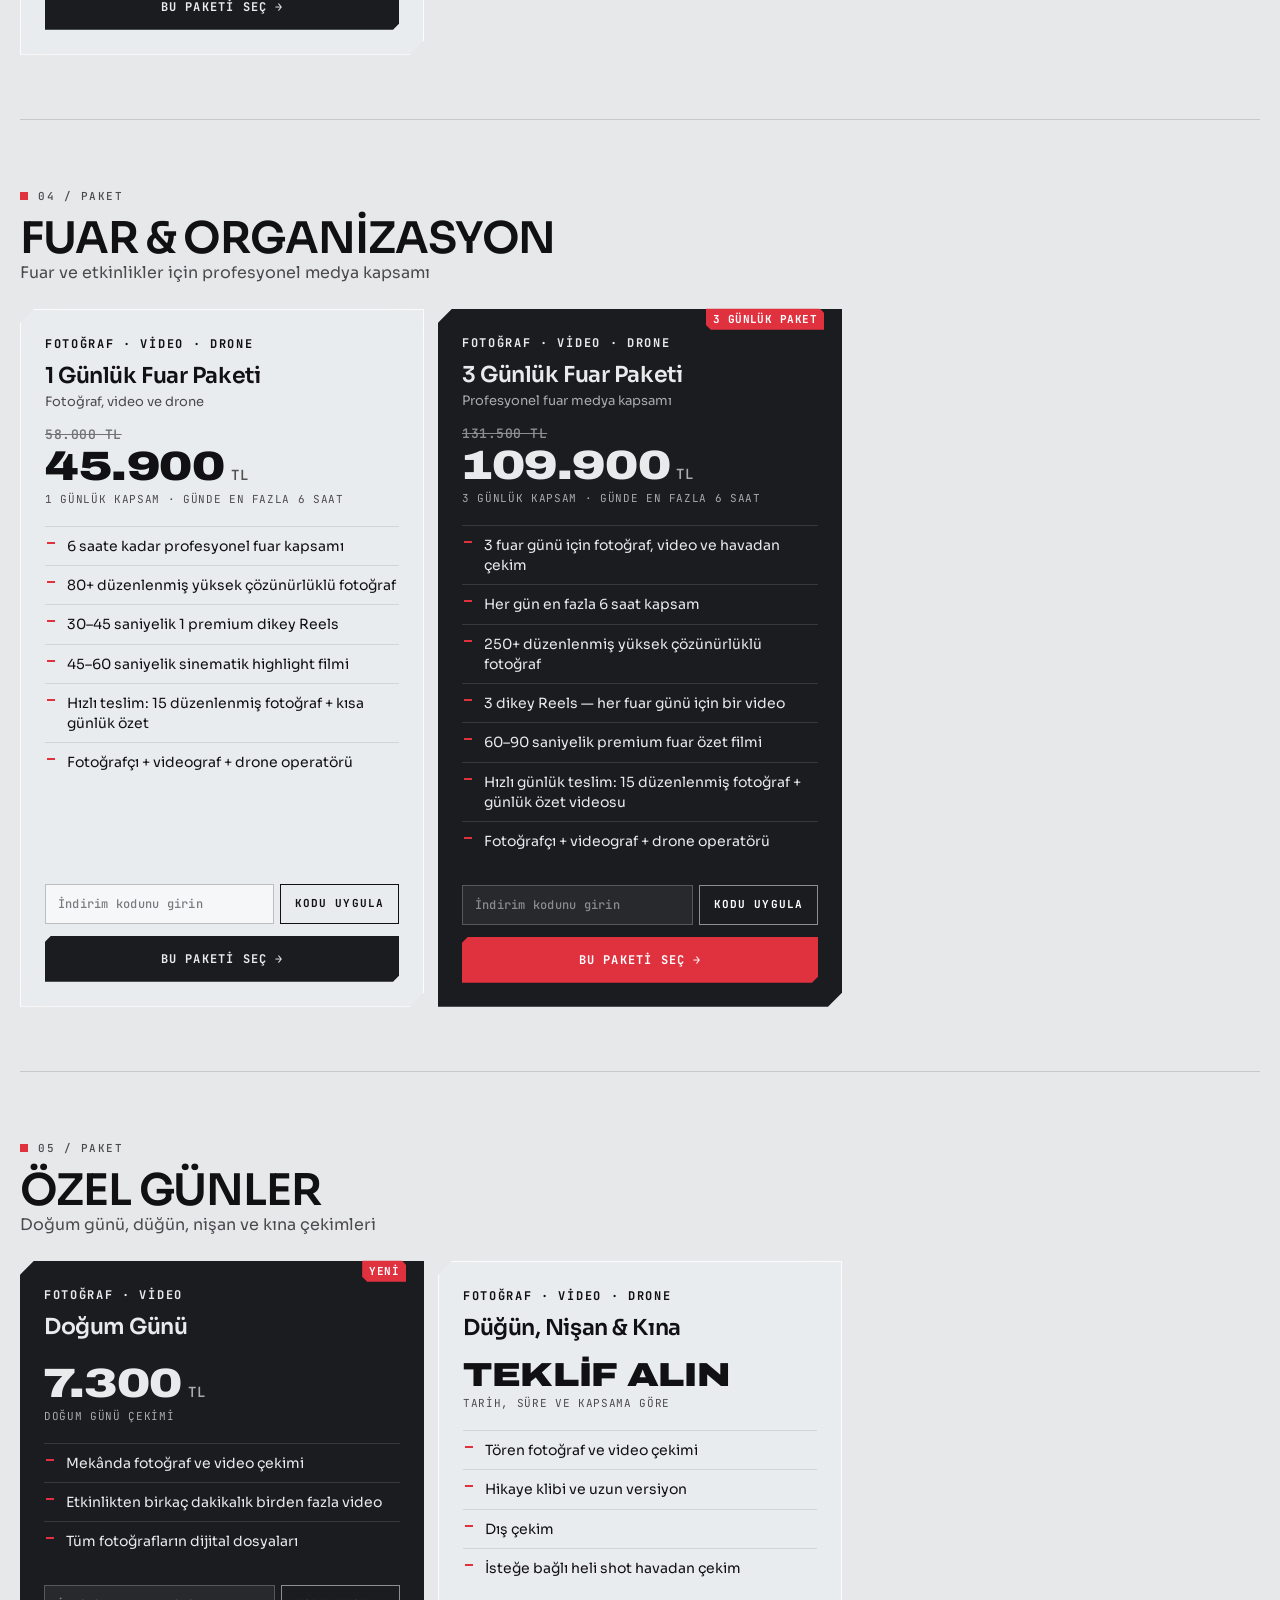
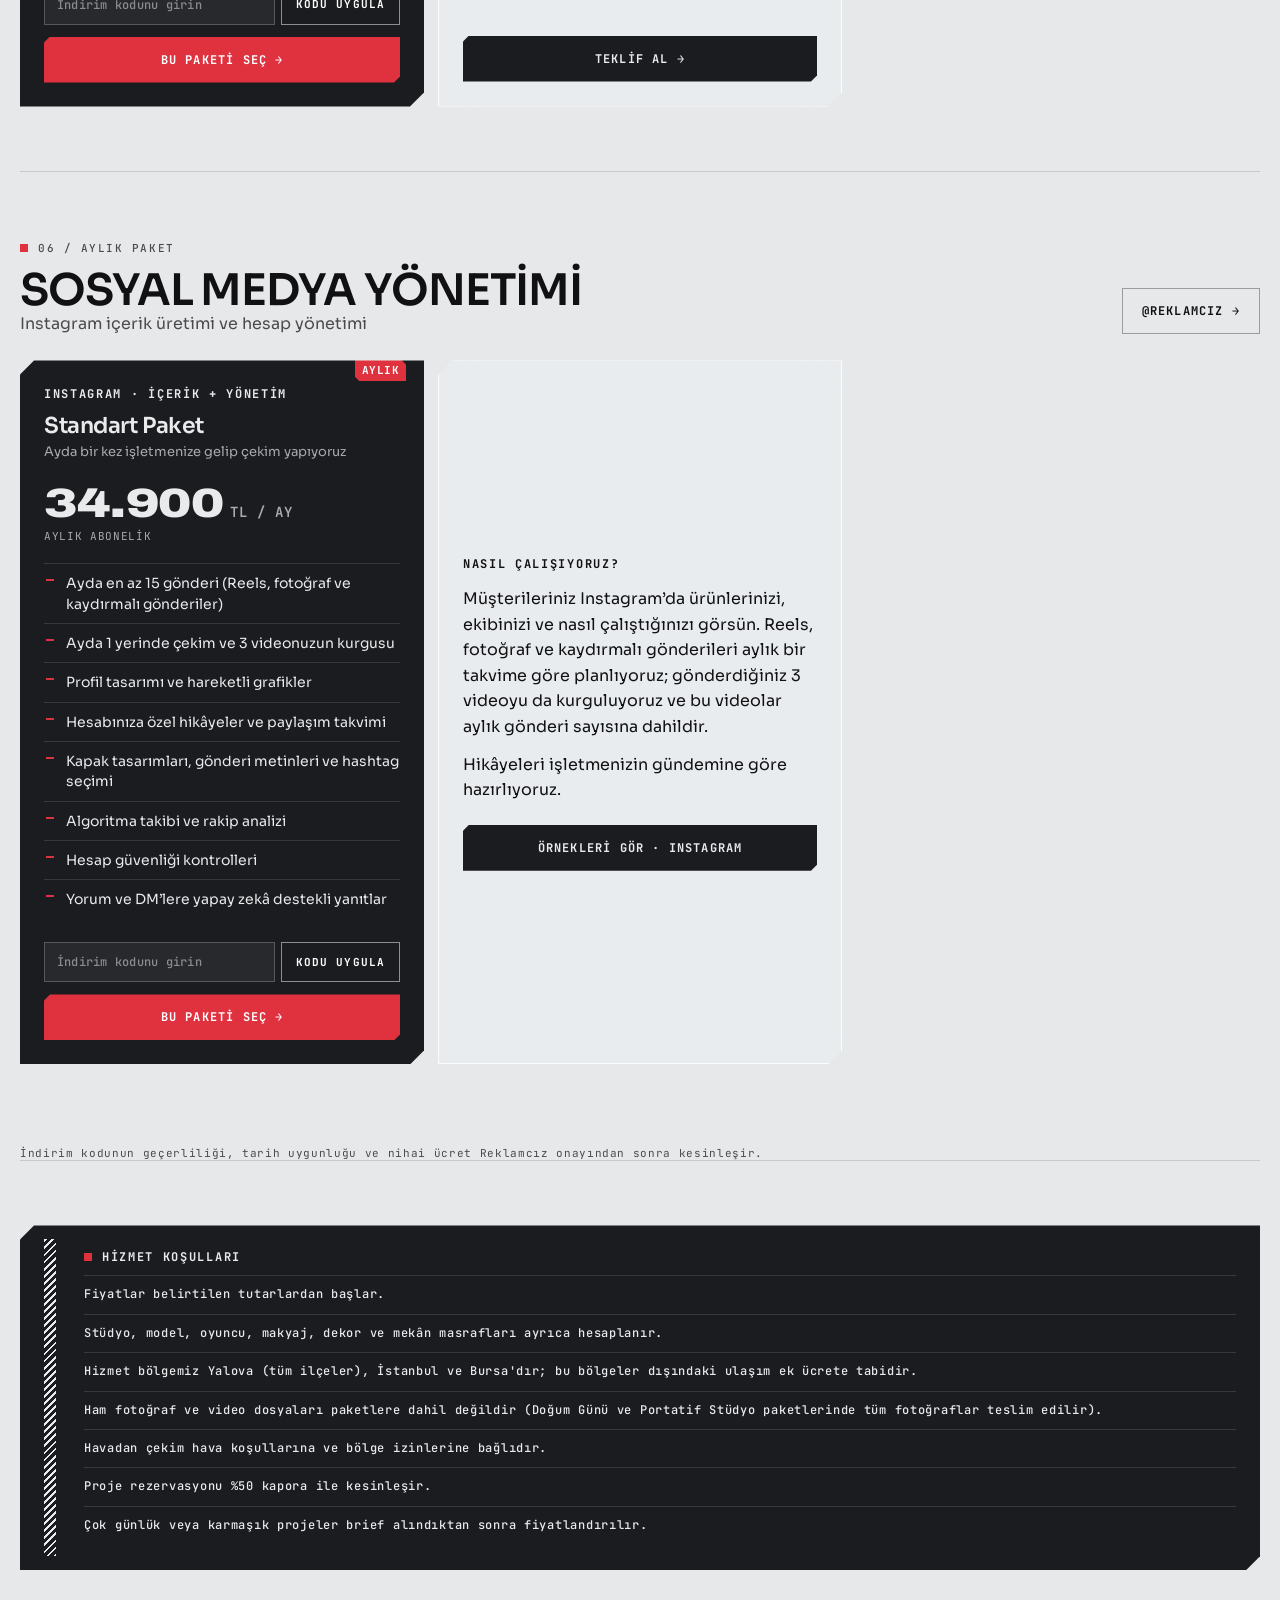
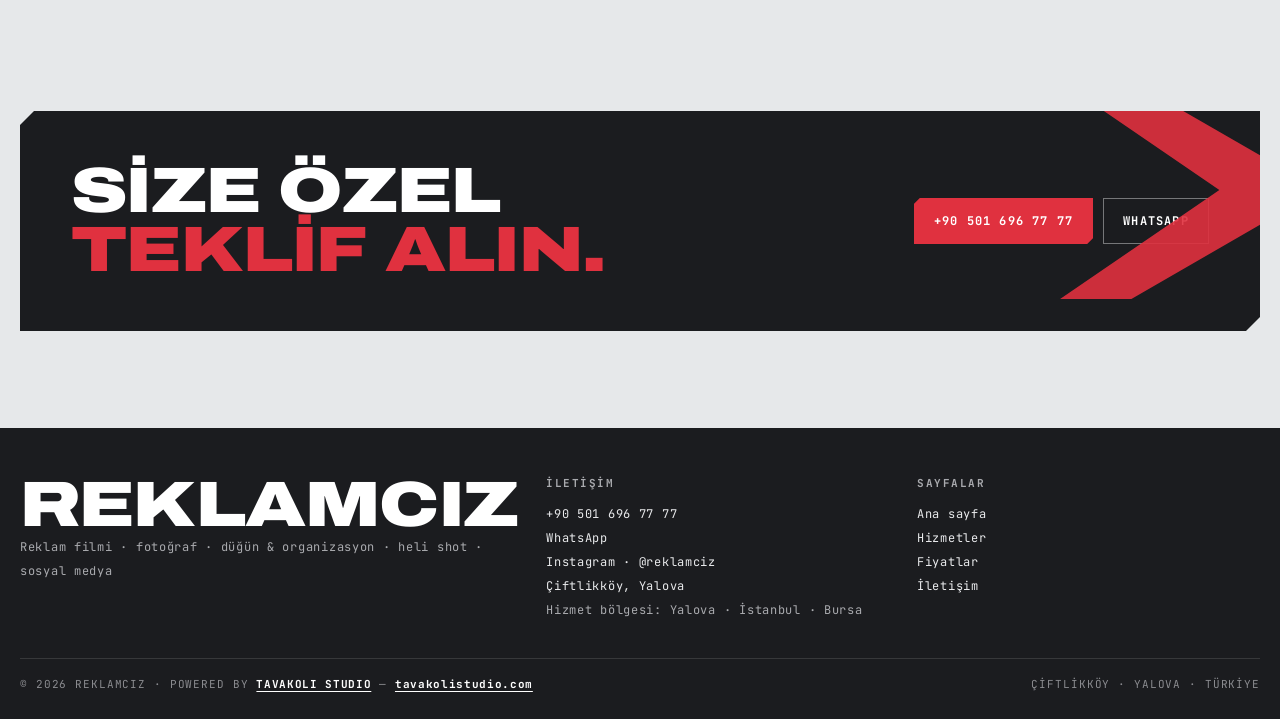
==== commit 1f3cc2b3: "YouTube package: add professional lighting Co-Authored-By: Claude Opus 5.5 <noreply@anthropic.com>" ====
--- a/fiyatlar.html
+++ b/fiyatlar.html
@@ -83,7 +83,7 @@
           <h3 class="ptitle">YouTube Video</h3><p class="psub">YouTube kanalınız için profesyonel prodüksiyon</p>
           <div class="price"><s class="old" hidden></s><span class="amt">19.700</span><small>TL</small></div>
           <p class="pnote">2 KAMERA · MAKS. 1 SAAT VİDEO</p>
-          <ul><li>Profesyonel ses kayıt ekipmanı</li><li>2 kameralı çekim</li><li>Tek proje, en fazla 1 saatlik video çıktısı</li><li>Profesyonel kurgu ve montaj</li><li>Altyazı</li><li>Renk düzeltmesi ve ses iyileştirme</li><li>1 haftadan kısa sürede teslim</li></ul>
+          <ul><li>Profesyonel ses kayıt ekipmanı</li><li>Profesyonel ışık ve aydınlatma ekipmanı</li><li>2 kameralı çekim</li><li>Tek proje, en fazla 1 saatlik video çıktısı</li><li>Profesyonel kurgu ve montaj</li><li>Altyazı</li><li>Renk düzeltmesi ve ses iyileştirme</li><li>1 haftadan kısa sürede teslim</li></ul>
           <form class="disc" novalidate>
             <label class="sr" for="c-youtube">İndirim kodu</label>
             <input id="c-youtube" name="code" type="text" autocomplete="off" autocapitalize="characters" spellcheck="false" maxlength="40" placeholder="İndirim kodunu girin">
